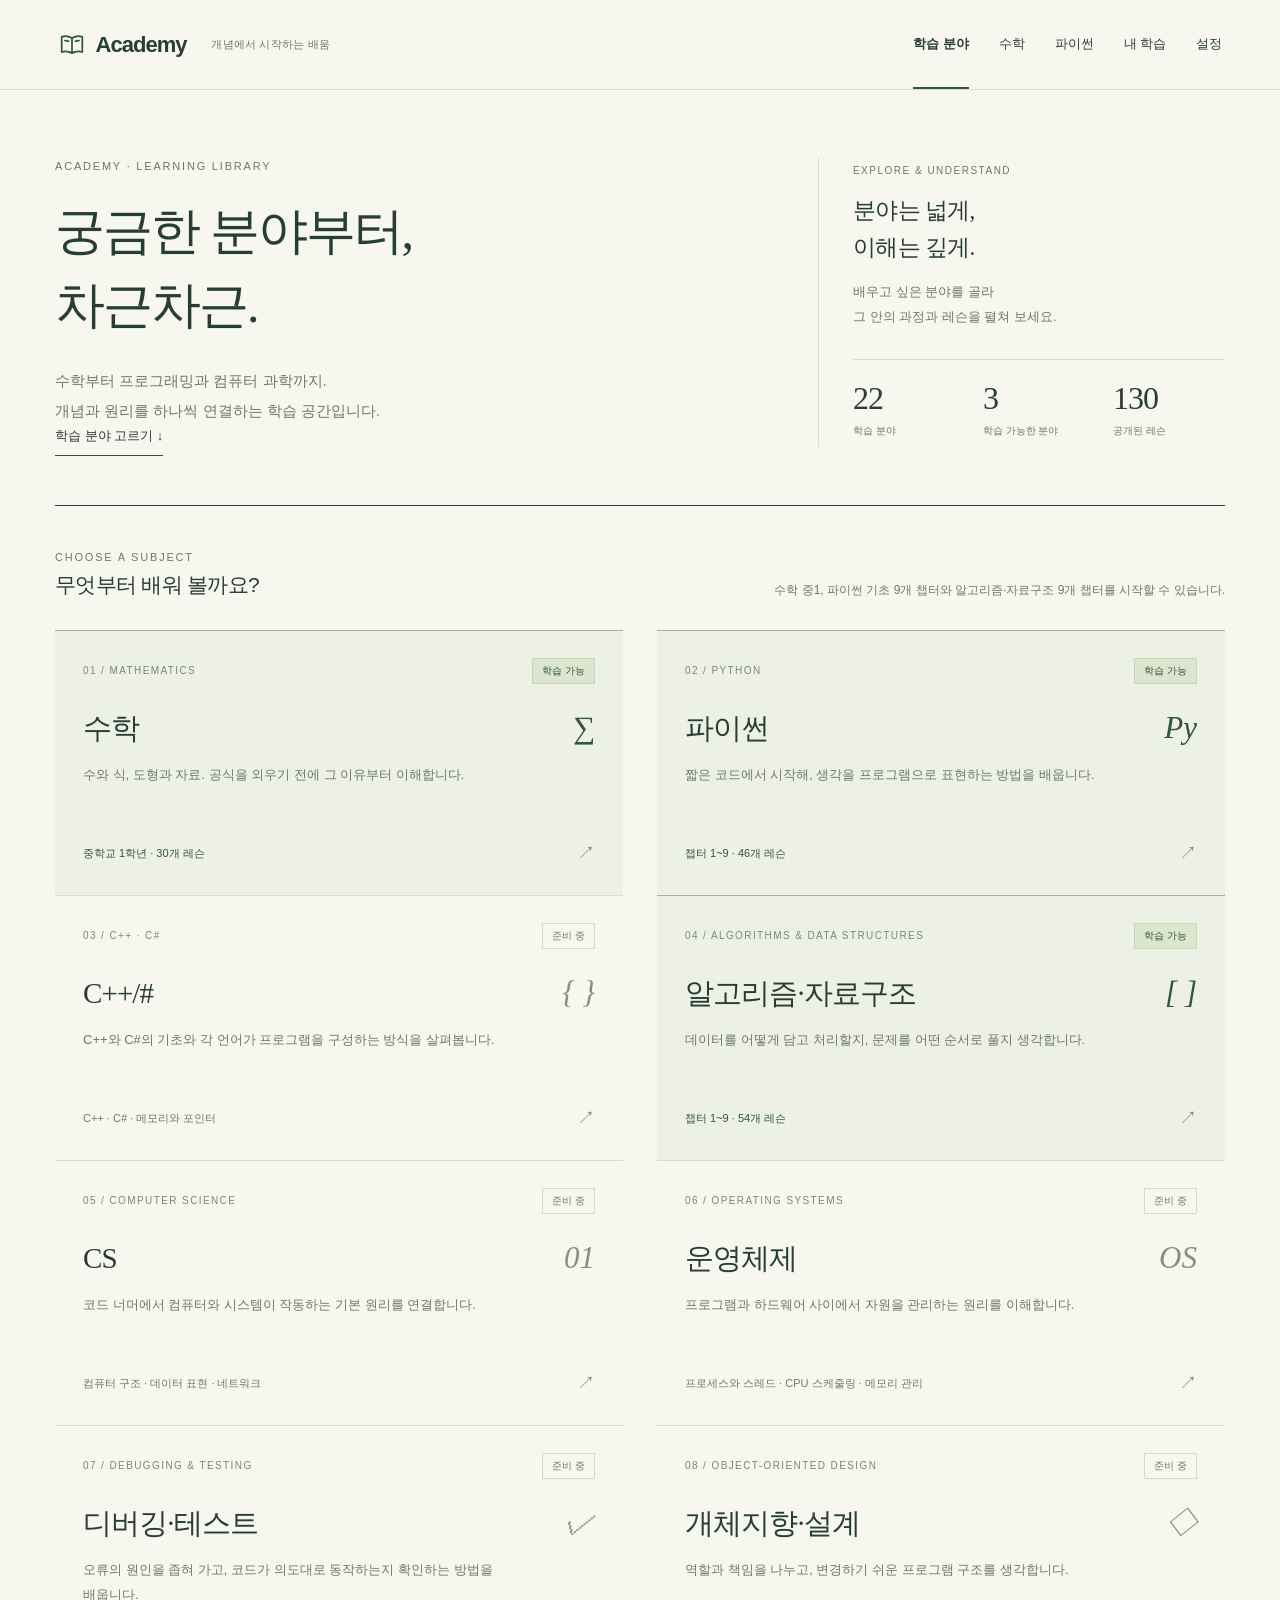
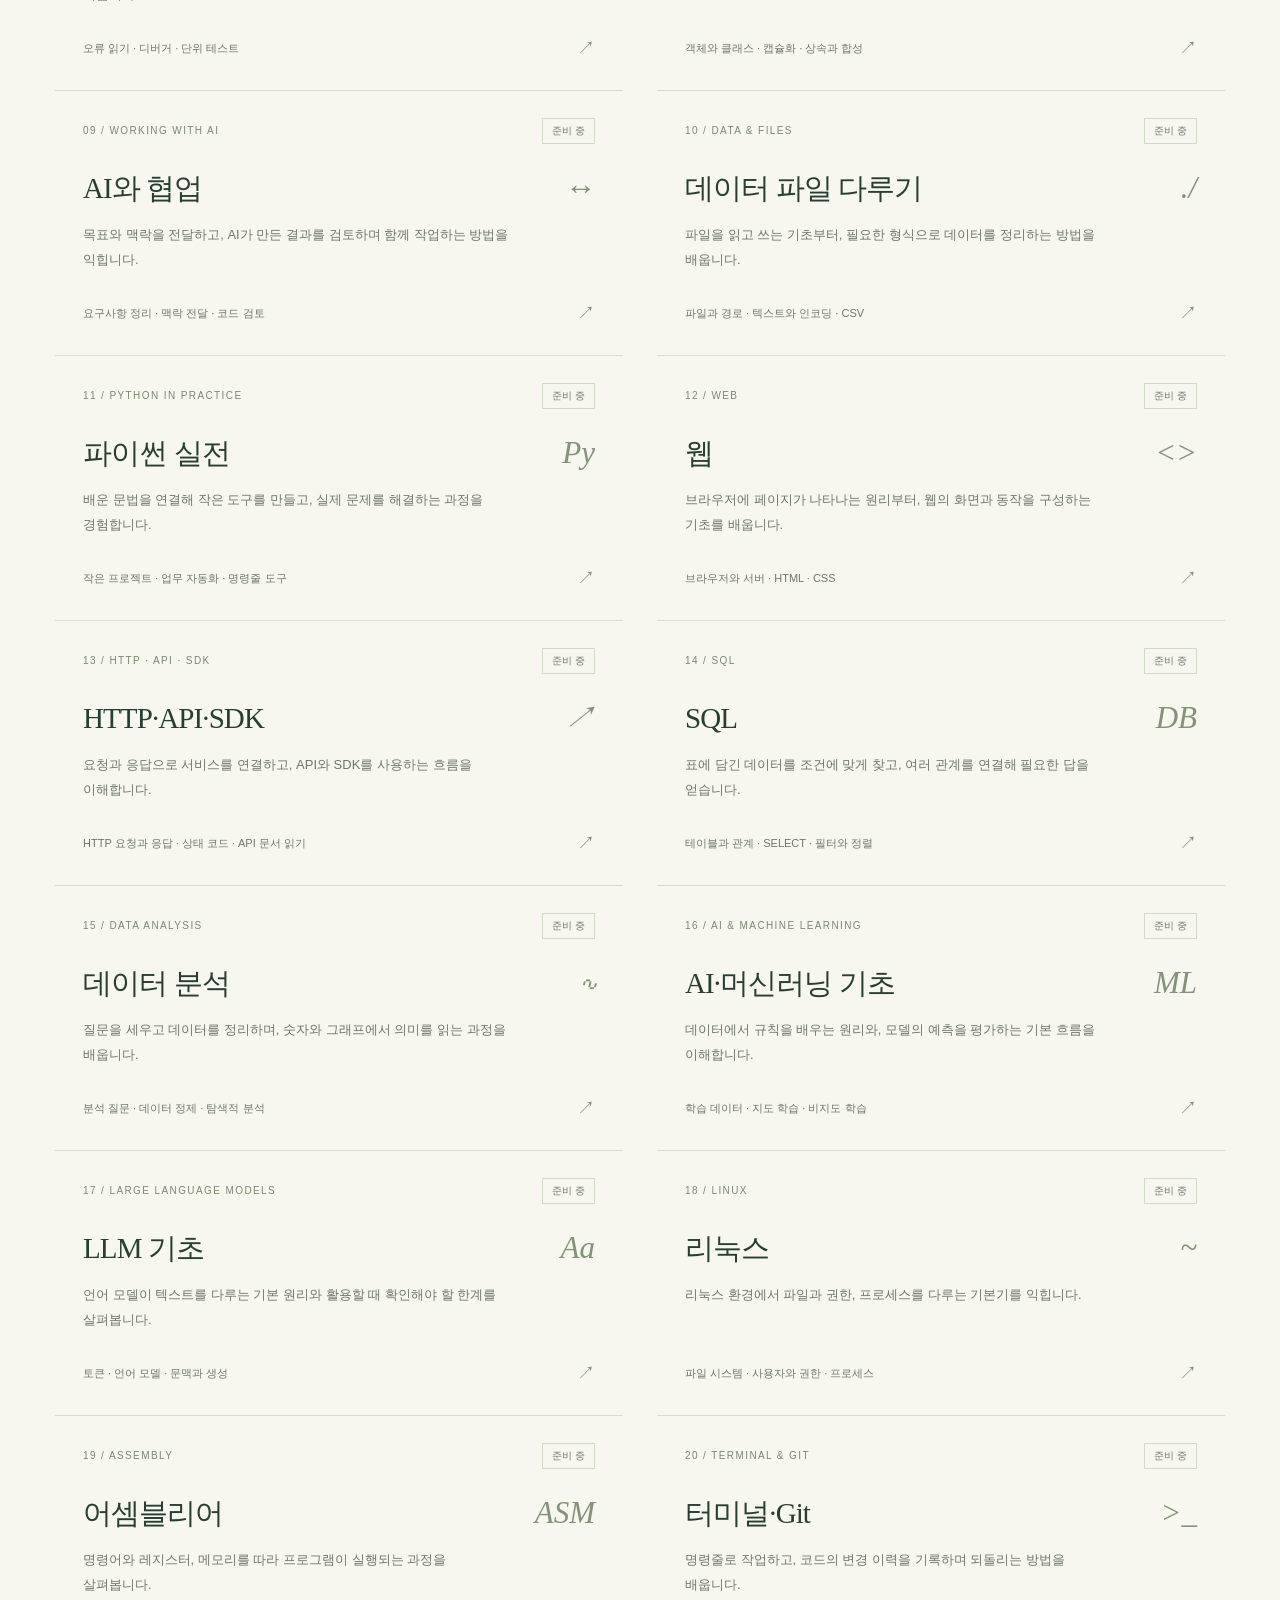
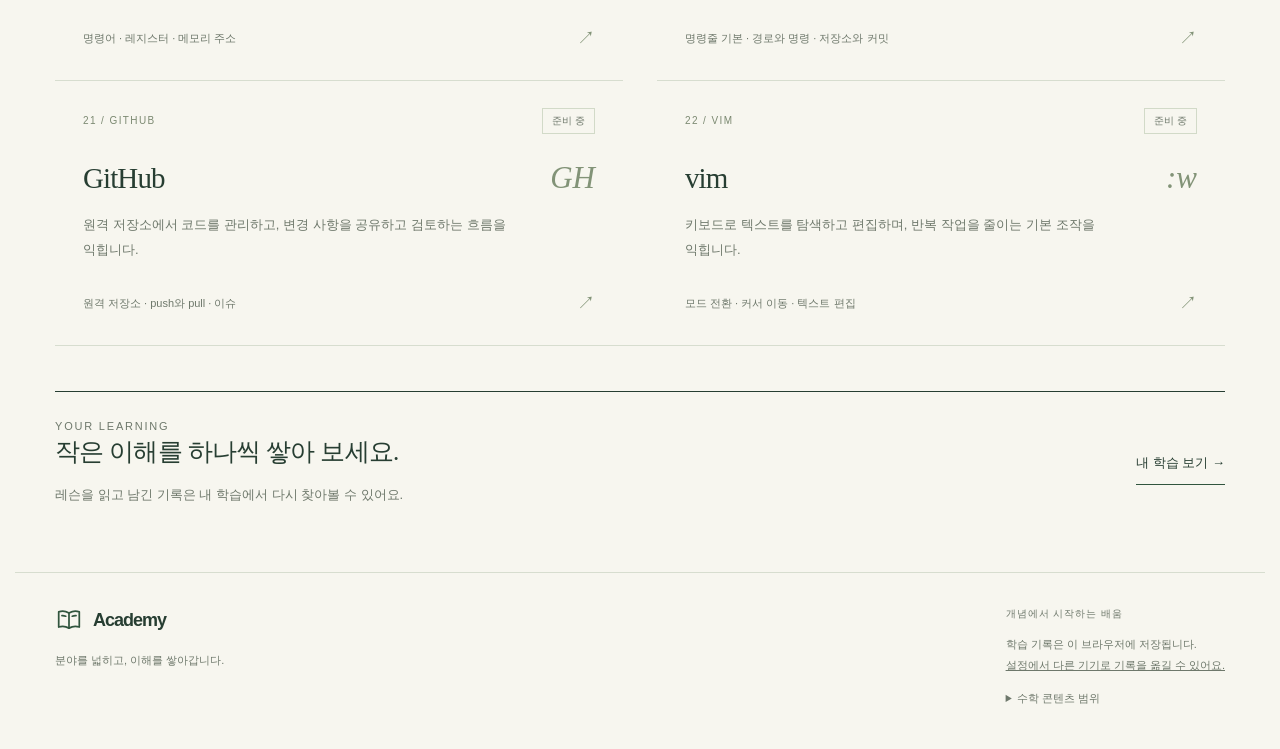
==== index.html @ 4570ba54 "fix: show standard English algorithm names with Korean glosses" ====
<!doctype html><html lang="ko"><head><meta charset="utf-8"><meta name="viewport" content="width=device-width,initial-scale=1"><meta name="theme-color" content="#f7f6ef"><title>Academy — 개념에서 시작하는 배움</title><meta name="description" content="수학, 파이썬, C++/#부터 웹, 데이터, AI, 시스템과 개발 도구까지. 개념과 원리를 차근차근 배우는 Academy."><script src="theme.js?v=0.1.0-transfer-1"></script><link rel="stylesheet" href="app.css?v=0.1.0-math-navigation-1"><script defer src="curriculum.js"></script><script defer src="visuals.js?v=20261110-themes-1"></script><script defer src="subjects.js?v=0.1.0-algorithms-ch06-ch09-1"></script><link rel="stylesheet" href="python.css?v=20261110-chapter-fold-1"><link rel="stylesheet" href="themes.css?v=20261110-themes-3"><link rel="stylesheet" href="settings.css?v=0.1.0-transfer-1"><script defer src="python-content.js?v=0.1.0-python-ch07-ch09-1"></script><script defer src="python-ui.js?v=0.1.0-python-ch07-ch09-1"></script><script defer src="algorithms-content.js?v=0.1.0-algorithms-names-1"></script><script defer src="algorithms-ui.js?v=0.1.0-algorithms-practice-1"></script><script defer src="progress-transfer.js?v=0.1.0-algorithms-ch01-1"></script><script defer src="transfer-ui.js?v=0.1.0-algorithms-ch01-1"></script><script defer src="app.js?v=0.1.0-math-navigation-1"></script></head><body><a class="skip" href="#main">본문으로 건너뛰기</a><header class="site-header"><a class="brand" href="#/"><span class="brand-mark" aria-hidden="true"><svg width="24" height="24" viewBox="0 0 24 24" fill="none" stroke="currentColor" stroke-width="1.6" stroke-linecap="round" stroke-linejoin="round"><path d="M12 5.5C9 3.8 5.5 3.5 2.5 4.5v14c3-1 6.5-.7 9.5 1 3-1.7 6.5-2 9.5-1v-14c-3-1-6.5-.7-9.5 1Z"/><path d="M12 5.5v14M5.5 8c1.2-.1 2.4.1 3.5.5M15 8.5c1.1-.4 2.3-.6 3.5-.5"/></svg></span> Academy <small>개념에서 시작하는 배움</small></a><nav aria-label="주 메뉴"><a href="#/" data-nav="home">학습 분야</a><a href="#/subjects/math" data-nav="math">수학</a><a href="#/subjects/python" data-nav="python">파이썬</a><a href="#/progress" data-nav="progress">내 학습</a><a href="#/settings" data-nav="settings">설정</a></nav></header><div id="app"><main id="main"><p class="loading">배울 분야를 펼치고 있어요.</p></main></div><footer class="site-footer"><div><a class="brand" href="#/"><span class="brand-mark" aria-hidden="true"><svg width="24" height="24" viewBox="0 0 24 24" fill="none" stroke="currentColor" stroke-width="1.6" stroke-linecap="round" stroke-linejoin="round"><path d="M12 5.5C9 3.8 5.5 3.5 2.5 4.5v14c3-1 6.5-.7 9.5 1 3-1.7 6.5-2 9.5-1v-14c-3-1-6.5-.7-9.5 1Z"/><path d="M12 5.5v14M5.5 8c1.2-.1 2.4.1 3.5.5M15 8.5c1.1-.4 2.3-.6 3.5-.5"/></svg></span> Academy</a><p>분야를 넓히고, 이해를 쌓아갑니다.</p></div><div><span>개념에서 시작하는 배움</span><p>학습 기록은 이 브라우저에 저장됩니다.<br><a href="#/settings">설정에서 다른 기기로 기록을 옮길 수 있어요.</a></p><details><summary>수학 콘텐츠 범위</summary><p>2022 개정 중1 범위를 바탕으로 재구성한 독자적인 개념 교과서입니다.<br>범위 참고: <a href="https://mid.ebs.co.kr/course/view?courseId=100006134" target="_blank" rel="noopener">EBS 중1 상</a> · <a href="https://mid.ebs.co.kr/course/view?courseId=100006214" target="_blank" rel="noopener">EBS 중1 하</a><br>교과서마다 단원 순서와 세부 구성이 다를 수 있습니다.</p></details></div></footer><dialog id="quiz" aria-labelledby="quiz-title"></dialog><div class="toast" role="status" aria-live="polite" id="toast"></div><noscript>학습 분야와 개념 교과서, 문제 풀이를 이용하려면 JavaScript를 켜 주세요.</noscript></body></html>
---- app.css ----
:root{--paper:#f7f6ef;--ink:#273e32;--muted:#6e786b;--line:#d7ddcf;--forest:#31553e;--tint:#ecefe3;--sage:#b3c19a;--accent:#bd9168;--serif:'Noto Serif CJK KR','Noto Serif KR','Nanum Myeongjo',Georgia,serif;--sans:'Noto Sans CJK KR','Noto Sans KR',Arial,sans-serif}*{box-sizing:border-box}html{scroll-behavior:smooth;scroll-padding-top:105px}body{margin:0;background:var(--paper);color:var(--ink);font-family:var(--sans);-webkit-font-smoothing:antialiased}a{color:inherit;text-decoration:none}button,input{font:inherit}button{cursor:pointer;color:inherit}button,a{touch-action:manipulation}button:disabled{opacity:.45;cursor:default}button:focus-visible,a:focus-visible,input:focus-visible,summary:focus-visible{outline:3px solid #b68b58;outline-offset:5px}h1,h2,h3,p{word-break:keep-all;overflow-wrap:break-word}button:disabled{cursor:default}.skip{position:absolute;top:-100px;left:20px;z-index:1000;background:var(--forest);color:white;padding:14px}.skip:focus{top:12px}.site-header{height:90px;padding:0 4.5%;display:flex;justify-content:space-between;align-items:center;gap:24px;border-bottom:1px solid var(--line);background:var(--paper)}.brand{font-size:22px;font-weight:700;letter-spacing:-1px;display:inline-flex;gap:10px;align-items:center}.brand>span{font:italic 37px Georgia,serif}.brand small{font-size:11px;letter-spacing:.2px;font-weight:400;color:var(--muted);margin-left:15px}.site-header nav{display:flex;gap:30px;font-size:13px;height:100%;align-items:center}.site-header nav a{height:100%;display:flex;align-items:center;border-bottom:2px solid transparent;white-space:nowrap}.site-header nav a.active{border-color:var(--forest);font-weight:700}.wrap{max-width:1250px;margin:auto;padding:0 40px}.eyebrow{font-size:11px;letter-spacing:1.8px;color:var(--muted);font-weight:500}.home-hero{display:grid;grid-template-columns:1.15fr 1fr;gap:70px;align-items:center;padding:74px 0 62px}.home-hero h1{font:500 54px/1.45 var(--serif);letter-spacing:-2.5px;margin:23px 0}.home-hero h1 em{font-weight:500;font-style:normal;border-bottom:1px solid #9ba98c}.hero-copy{font-size:16px;line-height:1.95;color:var(--muted);margin:0 0 27px}.actions{display:flex;align-items:center;gap:20px;flex-wrap:wrap}.btn{display:inline-flex;align-items:center;justify-content:center;gap:30px;min-height:48px;padding:13px 22px;border:1px solid var(--forest);font-size:13px;background:transparent;color:var(--forest);text-align:center}.btn.primary{background:var(--forest);color:#fff}.btn:hover{background:#e1e7d6}.btn.primary:hover{background:#23432e}.text-link{font-size:13px;padding:12px 0;border-bottom:1px solid var(--forest)}.hero-figure{position:relative;background:var(--tint);padding:31px 35px;min-height:360px;display:flex;flex-direction:column;justify-content:center}.hero-figure .eyebrow{font-size:10px}.hero-equation{font:italic 78px/1.3 Georgia,serif;text-align:center;margin:35px 0 26px}.hero-figure .equation-parts{display:flex;justify-content:center;gap:10px;align-items:center}.factor-pill{border:1px solid #9ba98e;padding:10px 18px;font:25px Georgia,serif}.hero-figure p{font-size:12px;line-height:1.9;color:var(--muted);padding-top:22px;margin:26px 0 0;border-top:1px solid #ced7c3}.chapter-banner{border-top:1px solid var(--ink);border-bottom:1px solid var(--line);display:grid;grid-template-columns:1fr auto;gap:25px;align-items:center;padding:30px 0}.chapter-banner h2{font:500 29px var(--serif);letter-spacing:-1px;margin:11px 0}.chapter-banner p{color:var(--muted);font-size:13px;margin:0;line-height:1.8}.chapter-stats{display:flex;gap:38px}.chapter-stats div{display:flex;flex-direction:column;gap:8px}.chapter-stats b{font:italic 33px Georgia,serif;font-weight:400}.chapter-stats span{font-size:11px;color:var(--muted)}.section-head{display:flex;justify-content:space-between;align-items:end;gap:20px;margin:45px 0 22px}.section-head h2{font-size:21px;font-weight:500;margin:8px 0 0;letter-spacing:-.7px}.section-head p{color:var(--muted);font-size:12px;margin:0}.course-index{display:grid;grid-template-columns:1fr 1fr;column-gap:45px}.unit-link{border-top:1px solid var(--line);padding:20px 0;display:grid;grid-template-columns:27px 1fr 28px;gap:15px;align-items:center}.unit-link>.num{font:italic 17px Georgia,serif;color:#89967b}.unit-link h3{font-size:15px;font-weight:500;margin:0 0 7px}.unit-link p{font-size:11px;color:var(--muted);line-height:1.7;margin:0}.unit-link:hover h3{color:#66814d}.unit-link>.arrow{font-size:19px;color:#91a17d}.home-bottom{display:grid;grid-template-columns:1fr 1fr;gap:50px;margin:45px 0 70px;padding:28px 0 0;border-top:1px solid var(--ink)}.home-bottom h3{font:500 23px var(--serif);margin:12px 0}.home-bottom p{font-size:13px;color:var(--muted);line-height:1.9}.home-bottom .text-link{display:inline-block}.mini-progress{height:3px;background:#dbe1d2;margin:20px 0 10px}.mini-progress span{display:block;height:100%;background:var(--forest);width:var(--progress,0)}.site-footer{max-width:1250px;margin:0 auto;padding:30px 40px 40px;border-top:1px solid var(--line);display:flex;justify-content:space-between;gap:40px;color:var(--muted);font-size:11px;line-height:1.9}.site-footer .brand{color:var(--ink);font-size:18px}.site-footer p{margin:10px 0}.site-footer span{letter-spacing:1px;font-size:10px}.site-footer details{margin-top:12px}.site-footer summary{cursor:pointer}.site-footer a:not(.brand){text-decoration:underline}.page-title{padding:48px 0 30px;border-bottom:1px solid var(--line)}.page-title h1{font:500 42px/1.4 var(--serif);letter-spacing:-1.8px;margin:18px 0 15px}.page-title p{font-size:15px;color:var(--muted);line-height:1.85;max-width:750px}.crumb{font-size:11px;line-height:1.8;color:var(--muted);margin-bottom:20px}.crumb a{text-decoration:underline;text-underline-offset:3px}.chapter-tools{display:flex;justify-content:space-between;gap:20px;align-items:center;margin:24px 0 30px}.search{position:relative;max-width:450px;flex:1}.search input{width:100%;min-height:46px;padding:12px 15px;background:#fdfcf8;border:1px solid var(--line);border-radius:0;color:var(--ink);font-size:13px}.chapter-tools>span{font-size:12px;color:var(--muted)}.chapter-list{margin-bottom:40px}.unit-block{border-top:1px solid var(--line)}.unit-block:last-child{border-bottom:1px solid var(--line)}.unit-block>summary{list-style:none;cursor:pointer;padding:24px 0;display:grid;grid-template-columns:36px 1fr auto;align-items:center;gap:15px}.unit-block>summary::-webkit-details-marker{display:none}.unit-block>summary>.unit-no{font:italic 24px Georgia,serif;color:#8b987f}.unit-block>summary h2{font-size:18px;font-weight:500;margin:0 0 5px}.unit-block>summary p{font-size:12px;color:var(--muted);margin:0;line-height:1.7}.unit-block>summary .toggle{font-size:23px;font-weight:300}.unit-block[open]>summary .toggle{font-size:0}.unit-block[open]>summary .toggle:after{content:'−';font-size:23px}.lesson-row{display:grid;grid-template-columns:42px 1fr auto;gap:15px;align-items:center;padding:18px 22px;margin:0 0 8px 50px;background:#eeefe5}.lesson-row:hover{background:#e4e8d9}.lesson-row .lesson-no{font:15px Georgia,serif;color:#849578}.lesson-row strong{font-size:14px;font-weight:500;line-height:1.7}.lesson-row p{font-size:11px;color:var(--muted);margin:3px 0 0;line-height:1.7}.lesson-state{font-size:11px;color:var(--muted);white-space:nowrap}.lesson-state.done{color:var(--forest);font-weight:700}.review-band{background:#e8ecdd;padding:28px 32px;margin:35px 0 60px;display:flex;align-items:center;justify-content:space-between;gap:25px}.review-band h2{font:500 24px var(--serif);margin:8px 0 12px}.review-band p{font-size:13px;line-height:1.9;color:var(--muted);margin:0}.lesson-shell{max-width:1450px;margin:auto;display:grid;grid-template-columns:245px minmax(0,1fr)}.lesson-sidebar{border-right:1px solid var(--line);padding:35px 25px;align-self:start;position:sticky;top:0;max-height:100dvh;overflow:auto}.lesson-sidebar>.eyebrow{font-size:10px}.lesson-sidebar h2{font-size:18px;font-weight:500;line-height:1.6;margin:12px 0 22px}.sidebar-unit{border-top:1px solid var(--line)}.sidebar-unit summary{cursor:pointer;list-style:none;padding:13px 0;font-size:12px;display:flex;justify-content:space-between;gap:7px;line-height:1.7}.sidebar-unit summary::-webkit-details-marker{display:none}.sidebar-unit summary:after{content:'+';color:#8c9982}.sidebar-unit[open] summary:after{content:'−'}.sidebar-unit a{display:block;font-size:11px;line-height:1.8;color:var(--muted);padding:8px 10px;margin-bottom:3px}.sidebar-unit a.current{background:#e7ebdd;color:var(--forest);font-weight:600}.side-review{display:block;font-size:12px;padding:20px 0;border-top:1px solid var(--line);margin-top:15px}.article{padding:37px 70px 60px;max-width:1070px;min-width:0}.lesson-heading{padding:10px 0 27px;border-bottom:1px solid var(--line)}.lesson-heading .eyebrow{font-size:10px}.lesson-heading h1{font:500 41px/1.45 var(--serif);letter-spacing:-1.7px;margin:18px 0}.lesson-heading .subtitle{font-size:16px;line-height:1.85;color:var(--muted);margin:0}.lesson-meta{display:flex;gap:17px;margin-top:22px;font-size:11px;color:var(--muted);flex-wrap:wrap}.lesson-tabs{display:flex;gap:30px;border-bottom:1px solid var(--line);font-size:12px}.lesson-tabs a{padding:18px 0}.lesson-tabs a:first-child{border-bottom:2px solid var(--forest)}.intro-text{font-size:17px;line-height:2;color:#4e614c;margin:30px 0}.visual{background:#edf0e4;padding:24px 28px;margin:28px 0 36px}.visual .figure-label{font-size:9px;letter-spacing:1.2px;color:var(--muted);display:flex;justify-content:space-between;gap:12px}.visual svg{display:block;width:100%;height:auto;max-height:340px;margin:14px auto;color:var(--forest)}.visual figcaption{font-size:12px;color:var(--muted);line-height:1.9;border-top:1px solid #d2dac7;padding-top:17px;word-break:keep-all}.concept-step{margin:35px 0}.concept-step h2{font:500 25px/1.5 var(--serif);letter-spacing:-.8px;margin:0 0 16px;display:flex;gap:15px;align-items:baseline}.concept-step h2 span{font:italic 16px Georgia,serif;color:#899679;flex-shrink:0}.concept-step p{font-size:16px;line-height:2;margin:0;color:#52644f;white-space:pre-line}.math-block{padding:20px 23px;border-left:2px solid #9baa88;background:#eeefe6;font:24px/1.7 Georgia,var(--sans);margin:20px 0;overflow-wrap:anywhere}.worked{border-top:1px solid var(--ink);margin-top:40px;padding-top:23px}.worked h2{font-size:20px;font-weight:500;margin:10px 0 20px}.worked>.question{font-size:17px;line-height:1.9}.worked ol{padding:0;list-style:none;counter-reset:steps}.worked li{counter-increment:steps;display:flex;gap:16px;padding:12px 0;font-size:15px;line-height:1.9;color:#586952;align-items:baseline}.worked li:before{content:counter(steps,decimal-leading-zero);font:italic 13px Georgia,serif;color:#92a181;flex-shrink:0}.worked .answer{font-size:16px;background:#e9edde;padding:17px 20px;line-height:1.9}.misconception{border-top:1px solid var(--line);border-bottom:1px solid var(--line);margin:30px 0}.misconception summary{list-style:none;cursor:pointer;padding:20px 0;display:flex;justify-content:space-between;gap:20px;font-size:14px;line-height:1.8}.misconception summary:after{content:'+';font-size:20px}.misconception[open] summary:after{content:'−'}.misconception summary::-webkit-details-marker{display:none}.misconception p{font-size:14px;line-height:1.95;color:var(--muted);margin:0 0 20px}.keypoints{padding:24px 27px;background:#e9ecdf;margin:30px 0}.keypoints h2{font-size:15px;font-weight:500;margin:0 0 15px}.keypoints ul{padding-left:19px;margin:0;font-size:14px;line-height:2;color:#55664e}.practice-section{padding:27px 0;border-bottom:1px solid var(--line);display:flex;justify-content:space-between;gap:20px;align-items:center}.practice-section h2{font-size:20px;font-weight:500;margin:10px 0}.practice-section p{font-size:12px;color:var(--muted);line-height:1.8}.finish{display:flex;justify-content:space-between;align-items:center;gap:16px;margin:25px 0}.finish .btn{font-size:12px;min-height:44px;padding:11px 17px}.finish p{font-size:11px;color:var(--muted);line-height:1.8}.lesson-nav{display:grid;grid-template-columns:1fr 1fr;gap:20px;padding-top:25px;border-top:1px solid var(--line)}.lesson-nav a{font-size:14px;line-height:1.7}.lesson-nav a:last-child{text-align:right}.lesson-nav small{font-size:10px;color:var(--muted);display:block;margin-bottom:7px}.mobile-contents{display:none}.review-intro{display:grid;grid-template-columns:1fr 1fr;gap:45px;margin:28px 0 38px}.review-intro h2{font:500 23px var(--serif);margin:0 0 15px}.review-intro p{font-size:14px;line-height:1.95;color:var(--muted)}.review-overview{border-top:1px solid var(--line);padding:20px 0}.review-overview>summary{cursor:pointer;font-size:15px;line-height:1.8}.review-overview p{font-size:13px;color:var(--muted);line-height:1.9}.review-overview a{display:inline-block;text-decoration:underline;text-underline-offset:3px;margin:4px 12px 5px 0;font-size:12px}.summary-list{padding-left:18px;color:var(--muted);font-size:14px;line-height:1.95}.progress-panel{display:grid;grid-template-columns:repeat(3,1fr);gap:30px;padding:28px 0;border-bottom:1px solid var(--line)}.progress-panel b{display:block;font:italic 37px Georgia,serif;margin:10px 0}.progress-panel span{font-size:12px;color:var(--muted)}.progress-list{margin:30px 0 55px}.progress-list .lesson-row{margin-left:0}.empty{padding:35px 0;font-size:14px;color:var(--muted);line-height:1.9}.loading{padding:60px;text-align:center}.toast{position:fixed;bottom:28px;left:50%;transform:translateX(-50%);background:var(--forest);color:white;padding:13px 23px;font-size:12px;box-shadow:0 5px 20px #263d2520;z-index:2000;opacity:0;pointer-events:none;transition:opacity .2s;max-width:90%;text-align:center}.toast.visible{opacity:1}.quiz-open{overflow:hidden}#quiz{border:1px solid #d0d9c7;padding:0;background:var(--paper);color:var(--ink);width:min(760px,calc(100vw - 24px));max-height:92dvh;box-shadow:0 25px 90px #0003}#quiz::backdrop{background:#17291dcc;backdrop-filter:blur(3px)}.quiz-header{padding:23px 29px;border-bottom:1px solid var(--line);display:flex;gap:20px;align-items:center;justify-content:space-between}.quiz-header h2{font:500 23px/1.4 var(--serif);margin:9px 0 0;letter-spacing:-.7px}.quiz-close{border:1px solid var(--line);background:transparent;width:42px;height:42px;font-size:23px;flex-shrink:0}.quiz-body{padding:26px 29px 30px}.quiz-skill{font-size:12px;color:var(--muted);display:flex;justify-content:space-between;gap:20px}.quiz-progress{height:3px;background:#e1e7d7;margin:15px 0 25px}.quiz-progress span{display:block;height:100%;background:var(--forest)}.quiz-question{font-size:20px;line-height:1.9;white-space:pre-line;margin:20px 0}.quiz-options{display:grid;grid-template-columns:1fr 1fr;gap:12px}.quiz-option{border:1px solid #ccd6c2;background:#fcfcf6;padding:16px;min-height:58px;text-align:left;font-size:15px;line-height:1.8;color:var(--ink);display:flex;gap:12px;align-items:baseline}.quiz-option span{font:12px Georgia,serif;color:#8a987f;flex-shrink:0}.quiz-option[aria-pressed=true]{border:2px solid var(--forest);padding:15px;background:#e7eddd}.quiz-option.correct{border-color:#62864c}.quiz-feedback{background:#e7eddd;padding:18px 20px;margin-top:20px;font-size:14px;line-height:1.95;white-space:pre-line}.quiz-feedback strong{display:block;font-size:15px;margin-bottom:8px}.quiz-feedback a{display:inline-block;text-decoration:underline;text-underline-offset:3px;font-size:12px}.quiz-actions{display:flex;justify-content:space-between;gap:12px;margin-top:24px}.quiz-actions .btn{font-size:12px;gap:10px;padding:12px 17px}.quiz-result h3{font:500 30px/1.5 var(--serif);margin:18px 0}.quiz-result>p{font-size:14px;line-height:1.9;color:var(--muted)}.result-topic{padding:14px 0;border-top:1px solid var(--line)}.result-topic strong{font-size:13px}.result-topic a{display:inline-block;text-decoration:underline;font-size:12px;margin:8px 15px 3px 0}.result-actions{display:flex;gap:12px;flex-wrap:wrap;margin-top:25px}.quiz-note{font-size:11px;color:var(--muted);line-height:1.8;margin-top:20px}.score-chip{font-size:11px;background:#e5ecd9;padding:6px 9px;display:inline-block}.no-results{font-size:14px;line-height:1.9;color:var(--muted);padding:25px 0}.range-control{display:flex;align-items:center;justify-content:center;gap:15px;font-size:12px;margin:15px 0}.range-control input{width:150px;accent-color:var(--forest)}
@media(min-width:1500px){.article{padding-left:90px;padding-right:90px}.lesson-shell{grid-template-columns:265px minmax(0,1fr)}}@media(max-width:1100px){.brand small{display:none}.home-hero{gap:35px}.home-hero h1{font-size:44px}.hero-equation{font-size:65px}.lesson-shell{grid-template-columns:205px 1fr}.lesson-sidebar{padding:30px 18px}.article{padding:32px 38px 50px}.lesson-heading h1{font-size:35px}.chapter-stats{gap:25px}.site-header nav{gap:22px}}@media(max-width:760px){html{scroll-padding-top:22px}.site-header{height:auto;min-height:77px;padding:18px 22px;flex-wrap:wrap;gap:13px}.brand{font-size:21px}.brand>span{font-size:31px}.site-header nav{width:100%;height:34px;gap:0;justify-content:space-between;font-size:12px}.site-header nav a{padding:0 4px}.wrap{padding:0 23px}.home-hero{grid-template-columns:1fr;padding:40px 0 35px;gap:30px}.home-hero h1{font-size:37px;line-height:1.5;letter-spacing:-1.8px;margin:20px 0}.hero-copy{font-size:14px;line-height:1.9}.hero-figure{min-height:280px;padding:25px}.hero-equation{font-size:60px;margin:22px 0}.hero-figure p{margin-top:20px;padding-top:18px;font-size:12px}.factor-pill{font-size:22px;padding:8px 16px}.chapter-banner{display:block;padding:27px 0}.chapter-banner h2{font-size:27px}.chapter-stats{margin-top:25px;gap:0;justify-content:space-between;max-width:340px}.chapter-stats b{font-size:29px}.chapter-stats span{font-size:10px}.section-head{margin-top:30px;align-items:start}.section-head h2{font-size:19px}.section-head p{display:none}.course-index{grid-template-columns:1fr}.unit-link{padding:18px 0}.unit-link h3{font-size:15px}.unit-link p{font-size:12px}.home-bottom{grid-template-columns:1fr;gap:26px;margin:30px 0 45px}.home-bottom h3{font-size:22px}.site-footer{padding:25px 23px 40px;display:block}.site-footer>div+div{margin-top:22px}.page-title{padding-top:30px}.page-title h1{font-size:33px;letter-spacing:-1px}.page-title p{font-size:14px}.chapter-tools{align-items:stretch;flex-direction:column;gap:12px;margin:23px 0}.search{max-width:none;flex:auto}.chapter-tools>span{font-size:11px}.unit-block>summary{padding:20px 0;grid-template-columns:28px 1fr 20px;gap:10px}.unit-block>summary h2{font-size:16px}.unit-block>summary p{font-size:11px}.lesson-row{margin-left:0;padding:16px 14px;grid-template-columns:27px 1fr;gap:11px;position:relative}.lesson-row p{font-size:11px}.lesson-state{grid-column:2;margin-top:-4px;font-size:10px}.lesson-row strong{font-size:14px}.review-band{padding:24px 22px;display:block;margin-bottom:40px}.review-band .btn{margin-top:20px;width:100%}.review-band h2{font-size:23px}.lesson-shell{display:block}.lesson-sidebar{display:none}.article{padding:23px 23px 45px;max-width:none}.mobile-contents{display:flex;justify-content:space-between;align-items:center;gap:20px;margin-bottom:24px;font-size:11px;color:var(--muted)}.mobile-contents a{border-bottom:1px solid #8e9f7d;padding:7px 0}.crumb{font-size:10px;margin-bottom:15px}.lesson-heading h1{font-size:32px;letter-spacing:-1.3px}.lesson-heading .subtitle{font-size:14px}.lesson-meta{gap:13px;font-size:10px;line-height:1.8}.lesson-tabs{gap:0;justify-content:space-between;font-size:11px}.lesson-tabs a{padding:16px 0}.intro-text{font-size:15px;line-height:1.95;margin:25px 0}.visual{padding:19px 17px;margin:25px 0}.visual .figure-label{font-size:8px;letter-spacing:.5px}.visual svg{margin:12px auto;min-height:160px}.visual figcaption{font-size:11px;line-height:1.85;padding-top:14px}.concept-step{margin:28px 0}.concept-step h2{font-size:22px;gap:10px;line-height:1.6}.concept-step h2 span{font-size:13px}.concept-step p{font-size:15px;line-height:2}.math-block{padding:16px 18px;font-size:20px;line-height:1.8}.worked{padding-top:20px;margin-top:30px}.worked h2{font-size:19px}.worked>.question{font-size:15px}.worked li{font-size:14px;gap:12px;padding:10px 0}.worked .answer{font-size:14px}.misconception summary{font-size:13px;padding:17px 0}.misconception p{font-size:13px}.keypoints{padding:22px 20px}.keypoints ul{font-size:13px}.practice-section{display:block}.practice-section .btn{width:100%;margin-top:10px}.practice-section h2{font-size:19px}.finish{display:block}.finish .btn{width:100%}.finish p{text-align:center}.lesson-nav{gap:20px}.lesson-nav a{font-size:12px}.lesson-nav small{font-size:9px}.review-intro{grid-template-columns:1fr;gap:20px}.review-intro h2{font-size:21px}.review-intro p{font-size:13px}.review-overview>summary{font-size:14px}.summary-list{font-size:13px}.progress-panel{gap:10px}.progress-panel b{font-size:29px}.progress-panel span{font-size:10px}.quiz-header{padding:20px}.quiz-header h2{font-size:21px}.quiz-header .eyebrow{font-size:9px;letter-spacing:.7px}.quiz-body{padding:20px}.quiz-question{font-size:18px;line-height:1.9}.quiz-options{grid-template-columns:1fr;gap:9px}.quiz-option{padding:12px 14px;min-height:49px;font-size:14px}.quiz-option[aria-pressed=true]{padding:11px 13px}.quiz-feedback{font-size:13px;padding:15px}.quiz-feedback strong{font-size:14px}.quiz-actions .btn{font-size:11px;min-height:45px}.quiz-result h3{font-size:26px}.quiz-result>p{font-size:13px}.result-actions .btn{width:100%}#quiz{max-height:94dvh}.btn{font-size:12px}.toast{bottom:18px;width:max-content}.actions{gap:17px}.range-control{flex-wrap:wrap}}@media(prefers-reduced-motion:reduce){html{scroll-behavior:auto}*{transition:none!important;animation:none!important}}@media print{.site-header,.site-footer,.lesson-sidebar,.lesson-tabs,.finish,.lesson-nav,.practice-section,.mobile-contents{display:none}.lesson-shell{display:block}.article{padding:0;max-width:none}.visual{break-inside:avoid}body{background:white;color:black}details>p{display:block}}
.sr-only{position:absolute;width:1px;height:1px;padding:0;margin:-1px;overflow:hidden;clip:rect(0,0,0,0);white-space:nowrap;border:0}
.hero-figure{margin:0}.hero-equation{font-size:clamp(44px,5vw,70px);white-space:nowrap}@media(max-width:760px){.hero-equation{font-size:48px}}@media(max-width:380px){.hero-equation{font-size:42px}}

/* Academy subject catalogue: the same quiet editorial system, across subjects. */
.brand>.academy-mark{position:relative;display:inline-block;width:28px;height:29px;flex:0 0 28px;font-size:0;line-height:1;color:var(--forest)}
.brand>.academy-mark:before,.brand>.academy-mark:after{content:'';position:absolute;top:2px;width:11px;height:25px;border:1.6px solid currentColor;background:transparent}
.brand>.academy-mark:before{left:0;transform:skewY(-8deg)}
.brand>.academy-mark:after{left:15px;transform:skewY(8deg)}
.catalog-hero{display:grid;grid-template-columns:minmax(0,1.35fr) minmax(280px,.8fr);gap:76px;align-items:center;padding:68px 0 58px;border-bottom:1px solid var(--ink)}
.catalog-hero>div,.catalog-note{min-width:0}
.catalog-hero h1{font:500 50px/1.48 var(--serif);letter-spacing:-2px;margin:22px 0 24px}
.catalog-hero .hero-copy{max-width:620px;margin:0;font-size:15px;line-height:2}
.catalog-note{padding:7px 0 7px 34px;border-left:1px solid var(--line)}
.catalog-note>.eyebrow{font-size:10px;letter-spacing:1.5px}
.catalog-note h2{font:500 23px/1.6 var(--serif);letter-spacing:-.7px;margin:17px 0 12px}
.catalog-note p{font-size:13px;line-height:1.95;color:var(--muted);margin:0;max-width:340px}
.catalog-totals{display:grid;grid-template-columns:repeat(3,minmax(0,1fr));gap:18px;margin-top:30px;padding-top:22px;border-top:1px solid var(--line)}
.catalog-totals div{display:flex;flex-direction:column;gap:9px;min-width:0}
.catalog-totals b{font:400 32px/1 Georgia,serif;letter-spacing:-1px}
.catalog-totals span{font-size:10px;color:var(--muted);line-height:1.65;word-break:keep-all}
.subject-grid{display:grid;grid-template-columns:repeat(2,minmax(0,1fr));gap:0 34px;margin:31px 0 45px;border-bottom:1px solid var(--line)}
.subject-card{display:flex;flex-direction:column;min-width:0;min-height:265px;padding:27px 28px 25px;border-top:1px solid var(--line);position:relative;transition:background-color .18s ease;color:var(--ink)}
.subject-card.available{background:#edf0e5;border-top-color:#a5b495}
.subject-card:hover{background:#eff1e8}
.subject-card.available:hover{background:#e5ebdb}
.subject-top{display:flex;align-items:center;justify-content:space-between;gap:16px;min-height:23px}
.subject-code{font-size:10px;letter-spacing:1.4px;color:#7b8971;line-height:1.7}
.status-badge{display:inline-flex;align-items:center;justify-content:center;flex-shrink:0;font-size:10px;line-height:1.4;padding:5px 9px;border:1px solid #d2dac8;color:var(--muted);white-space:nowrap}
.status-badge.ready{background:#dce6cf;border-color:#c7d6b7;color:var(--forest)}
.subject-main{display:flex;align-items:center;justify-content:space-between;gap:24px;margin:23px 0 13px;min-height:43px}
.subject-main h2{font:500 29px/1.5 var(--serif);letter-spacing:-.9px;margin:0;min-width:0;overflow-wrap:anywhere}
.subject-symbol{font:italic 31px/1.1 Georgia,var(--serif);color:#829377;flex-shrink:0;text-align:right;min-width:35px}
.subject-card.available .subject-symbol{color:var(--forest)}
.subject-description{font-size:13px;line-height:1.9;color:var(--muted);margin:0;max-width:430px;min-height:49px}
.subject-meta{display:flex;align-items:center;justify-content:space-between;gap:20px;margin-top:auto;padding-top:23px;font-size:11px;line-height:1.8;color:var(--muted)}
.subject-meta>span:first-child{min-width:0;word-break:keep-all;overflow-wrap:anywhere}
.subject-meta .arrow,.subject-meta>span:last-child:not(:first-child){flex-shrink:0;font-size:18px;color:#829377}
.subject-card.available .subject-meta{color:var(--forest)}
.subject-card.available .subject-meta .arrow{color:var(--forest)}
.catalog-footer{display:grid;grid-template-columns:minmax(0,1fr) auto;column-gap:40px;align-items:center;border-top:1px solid var(--ink);padding:28px 0 0;margin:12px 0 65px}
.catalog-footer h2{font:500 25px/1.6 var(--serif);letter-spacing:-.7px;margin:0 0 10px;grid-column:1}
.catalog-footer p{font-size:13px;line-height:1.95;color:var(--muted);margin:0;max-width:760px;grid-column:1}
.catalog-footer .text-link{grid-column:2;grid-row:1 / span 2;align-self:center;white-space:nowrap}
.subject-heading{position:relative}
.subject-heading h1{margin-bottom:16px}
.subject-status{display:inline-flex;align-items:center;gap:10px;font-size:11px;color:var(--muted);line-height:1.8;margin-top:6px}
.subject-status:before{content:'';width:5px;height:5px;flex-shrink:0;background:#a0ae91;border-radius:50%}
.coming-panel{padding:39px 0 44px;border-bottom:1px solid var(--line);margin-bottom:25px}
.coming-panel h2{font:500 27px/1.6 var(--serif);letter-spacing:-.7px;margin:0 0 18px}
.coming-panel>p{font-size:15px;line-height:2;color:var(--muted);max-width:760px;margin:0 0 18px}
.topic-list{display:flex;flex-wrap:wrap;gap:9px;margin:25px 0 0;max-width:850px}
.topic-list span{display:inline-block;border:1px solid var(--line);padding:9px 13px;font-size:12px;line-height:1.7;color:#64745a;background:#f2f3ea;word-break:keep-all;overflow-wrap:anywhere;max-width:100%}
.subject-links{display:flex;align-items:center;gap:18px;flex-wrap:wrap;margin:27px 0 58px}
.subject-links .btn{min-width:150px}
.progress-context{font-size:11px;line-height:1.85;color:var(--muted);margin:18px 0 0;letter-spacing:.15px}
.progress-context a{text-decoration:underline;text-underline-offset:3px}
@media(max-width:1100px){.catalog-hero{gap:45px;grid-template-columns:minmax(0,1.2fr) minmax(260px,.8fr);padding-top:54px}.catalog-hero h1{font-size:43px}.catalog-note{padding-left:26px}.catalog-note h2{font-size:22px}.subject-grid{column-gap:25px}.subject-card{padding-left:23px;padding-right:23px}.subject-main h2{font-size:26px}}
@media(max-width:760px){.brand>.academy-mark{width:25px;height:27px;flex-basis:25px}.brand>.academy-mark:before,.brand>.academy-mark:after{width:10px;height:23px}.brand>.academy-mark:after{left:13px}.catalog-hero{display:block;padding:39px 0 32px}.catalog-hero h1{font-size:36px;line-height:1.5;letter-spacing:-1.5px;margin:19px 0 20px}.catalog-hero .hero-copy{font-size:14px;line-height:1.95}.catalog-note{padding:25px 0 0;margin-top:28px;border-left:0;border-top:1px solid var(--line)}.catalog-note h2{font-size:22px;margin:13px 0 10px}.catalog-note p{max-width:none;font-size:13px}.catalog-totals{margin-top:22px;padding-top:19px;max-width:360px;gap:20px}.catalog-totals b{font-size:29px}.catalog-totals span{font-size:11px}.subject-grid{grid-template-columns:minmax(0,1fr);gap:0;margin:25px 0 33px}.subject-card{min-height:240px;padding:22px 21px}.subject-top{gap:12px}.subject-code{font-size:10px;letter-spacing:1px}.status-badge{font-size:10px;padding:5px 8px}.subject-main{margin:21px 0 12px;gap:17px;min-height:39px}.subject-main h2{font-size:26px;letter-spacing:-.8px}.subject-symbol{font-size:29px;min-width:30px}.subject-description{font-size:13px;line-height:1.9;min-height:0}.subject-meta{padding-top:23px;font-size:11px;gap:15px}.catalog-footer{display:block;padding-top:24px;margin-bottom:45px}.catalog-footer h2{font-size:23px;line-height:1.6}.catalog-footer p{font-size:13px;line-height:1.9}.catalog-footer .text-link{display:inline-block;margin-top:15px;white-space:normal}.subject-status{font-size:11px;margin-top:3px}.coming-panel{padding:29px 0 32px;margin-bottom:20px}.coming-panel h2{font-size:24px;line-height:1.6;margin-bottom:15px}.coming-panel>p{font-size:14px;line-height:1.95}.topic-list{gap:8px;margin-top:22px}.topic-list span{padding:8px 11px;font-size:12px}.subject-links{margin:24px 0 42px;gap:12px}.subject-links .btn{flex:1 1 180px;min-width:0}.progress-context{font-size:11px;margin-top:15px}}
@media(max-width:380px){.catalog-hero h1{font-size:31px;letter-spacing:-1.4px}.catalog-totals{gap:13px}.catalog-totals b{font-size:27px}.catalog-totals span{font-size:10px}.subject-card{padding:22px 18px;min-height:235px}.subject-main{gap:12px}.subject-main h2{font-size:23px;letter-spacing:-.8px}.subject-symbol{min-width:26px;font-size:26px}.subject-description{font-size:12px}.subject-meta{font-size:10px}.subject-links{display:grid;grid-template-columns:minmax(0,1fr)}.subject-links .btn{width:100%;min-width:0}}
@media print{.catalog-hero{padding-top:20px;gap:30px}.subject-grid{gap:0 20px}.subject-card{break-inside:avoid;min-height:220px}.catalog-footer{break-inside:avoid}.subject-links{display:none}}

/* Subject entry retains the catalogue breadcrumb and the textbook lead. */
.subject-crumb{margin:29px 0 0;padding:0;font-size:11px;line-height:1.9;color:var(--muted)}
.subject-crumb+.home-hero{padding-top:35px}
.subject-lead{font:500 25px/1.65 var(--serif);letter-spacing:-.65px;color:var(--forest);margin:-5px 0 18px}
.brand>.academy-mark,.brand>.brand-mark{display:inline-flex;align-items:center;justify-content:center;width:28px;height:29px;flex:0 0 28px;font-size:0;line-height:1;color:var(--forest)}
.brand>.academy-mark:before,.brand>.academy-mark:after{content:none}
.brand>.academy-mark svg,.brand>.brand-mark svg{display:block;width:26px;height:26px;flex:none}
@media(max-width:760px){.subject-crumb{margin-top:23px;font-size:10px;line-height:1.85}.subject-crumb+.home-hero{padding-top:25px}.subject-lead{font-size:22px;line-height:1.7;letter-spacing:-.6px;margin:-4px 0 16px}.brand>.academy-mark,.brand>.brand-mark{width:25px;height:27px;flex-basis:25px}.brand>.academy-mark svg,.brand>.brand-mark svg{width:24px;height:24px}}
@media(max-width:380px){.subject-lead{font-size:20px;letter-spacing:-.5px}}

@media(max-width:760px){.catalog-note>.eyebrow,.catalog-note>h2,.catalog-note>p{display:none}.catalog-note .catalog-totals{margin-top:0;padding-top:0;border-top:0}}

/* Math unit completion is derived from its lessons; no separate saved flag. */
.math-unit-heading,.math-sidebar-unit-title{display:flex;flex-wrap:wrap;align-items:baseline;gap:5px 10px;min-width:0}
.math-unit-read{display:inline-flex;font-family:var(--sans);font-size:11px;font-weight:600;line-height:1.6;color:var(--forest);white-space:nowrap;letter-spacing:0}
.math-unit-read[hidden]{display:none}
.math-sidebar-unit-title{gap:3px 7px}
.math-contents-back{margin:0 0 24px;min-height:48px}
@media(max-width:760px){.math-contents-back{width:100%}.math-unit-read{font-size:10px}}
@media print{.math-contents-back{display:none}}
---- python.css ----
/* Python uses the existing Academy type, spacing, and paper palette. */
.py-practice { margin: 44px 0 30px; scroll-margin-top: 120px; }
.py-practice > h2 { font: 500 29px/1.5 var(--serif); margin: 13px 0; }
.py-practice-note { color: var(--muted); font-size: 14px; line-height: 1.95; max-width: 760px; }
.py-problems { list-style: none; margin: 25px 0 0; padding: 0; }
.py-problem { min-width: 0; padding: 29px 0 31px; border-top: 1px solid var(--line); scroll-margin-top: 120px; }
.py-problem:last-child { border-bottom: 1px solid var(--line); }
.py-problem-meta { display: flex; flex-wrap: wrap; gap: 8px 18px; align-items: baseline; color: var(--muted); font-size: 11px; line-height: 1.7; }
.py-problem-meta > span:first-child { color: var(--forest); font-weight: 600; letter-spacing: .8px; }
.py-problem > h3 { margin: 14px 0 20px; font-size: 17px; line-height: 1.95; font-weight: 500; white-space: pre-line; }
.py-problem .py-code { margin: 17px 0; }
.py-solution { margin-top: 20px; border: 1px solid var(--line); background: #f0f2e9; }
.py-solution > summary { padding: 14px 18px; cursor: pointer; font-size: 12px; color: var(--forest); line-height: 1.7; }
.py-solution[open] > summary { border-bottom: 1px solid var(--line); }
.py-solution-body { min-width: 0; padding: 5px 20px 15px; }
.py-solution-body > p { font-size: 14px; line-height: 1.95; white-space: pre-line; }
.py-related { display: flex; flex-wrap: wrap; gap: 10px 18px; padding-top: 12px; border-top: 1px solid var(--line); }
.py-related a { font-size: 12px; color: var(--forest); text-decoration: underline; text-underline-offset: 4px; line-height: 1.9; }
.py-review-problems, .py-review-keypoints { max-width: 820px; }
.py-review-keypoints { margin: 48px 0 32px; }
.py-review > .actions { margin-bottom: 50px; }
.py-reading-count { display: flex; gap: 22px; align-items: baseline; font-size: 14px; color: var(--muted); }
.py-reading-count strong { font: 500 29px var(--serif); color: var(--forest); }
@media(max-width: 700px) {
  .py-practice > h2 { font-size: 23px; }
  .py-problem { padding: 24px 0; }
  .py-problem > h3 { font-size: 15px; }
  .py-solution-body { padding: 3px 13px 13px; }
  .py-solution-body > p { font-size: 13px; }
}
.py-home,
.py-article,
.py-progress,
.py-hero > *,
.py-intro-card,
.py-lesson-list,
.py-code,
.py-code > * {
  min-width: 0;
}

.py-hero {
  grid-template-columns: minmax(0, 1.1fr) minmax(0, 1fr);
}

.py-intro-card {
  padding: 29px;
  background: var(--tint);
  border-top: 1px solid #aab89a;
}

.py-intro-card > .eyebrow {
  margin-bottom: 20px;
}

.py-intro-card > p {
  color: var(--muted);
  font-size: 13px;
  line-height: 1.9;
  margin: 18px 0 0;
}

.py-intro-card .py-code {
  margin: 0;
  background: var(--paper);
}

.py-section-note,
.py-course-note,
.py-reading-note {
  color: var(--muted);
  font-size: 13px;
  line-height: 1.95;
}

.py-section-note {
  margin: 16px 0 25px;
}

.py-course-note {
  padding: 21px 0 25px;
  margin: 27px 0 42px;
  border-top: 1px solid var(--line);
  border-bottom: 1px solid var(--line);
}

.py-course-note h2,
.py-course-note h3 {
  margin: 0 0 11px;
  color: var(--ink);
  font: 500 21px/1.6 var(--serif);
}

.py-course-note p {
  margin: 0;
}

.py-reading-note {
  padding: 14px 18px;
  border-left: 2px solid #bac6a8;
  background: #f0f2e8;
  margin: 23px 0;
}

.py-lesson-list {
  margin: 24px 0 35px;
}

.py-lesson-list .lesson-row,
.py-progress .lesson-row {
  margin-left: 0;
}

.py-goal {
  padding: 17px 21px;
  margin: 25px 0 26px;
  background: #edf0e5;
  border-left: 2px solid #8c9f7a;
  font-size: 14px;
  color: #50634c;
  line-height: 1.95;
}

.py-goal > small,
.py-goal > strong {
  display: block;
  color: var(--forest);
  margin-bottom: 6px;
  font-size: 11px;
  letter-spacing: .3px;
  font-weight: 600;
}

.py-goal p {
  margin: 0;
}

.py-article .concept-step p + p {
  margin-top: 14px;
}

.py-code {
  display: block;
  margin: 23px 0;
  max-width: 100%;
  border: 1px solid #cfd8c6;
  background: #f4f5ed;
  overflow: hidden;
}

.py-code-head {
  display: flex;
  align-items: center;
  justify-content: space-between;
  gap: 14px;
  padding: 10px 17px;
  border-bottom: 1px solid #d8dfcf;
  color: var(--muted);
  font-size: 10px;
  letter-spacing: .5px;
  line-height: 1.7;
}

.py-code-label {
  color: var(--forest);
  font-weight: 600;
}

.py-code-kind {
  text-align: right;
}

.py-code-source {
  margin: 0;
  max-width: 100%;
  min-width: 0;
  background: #f5f6ef;
}

.py-code-source pre,
pre.py-code-source,
.py-code-output pre,
.py-quiz-code pre,
pre.py-quiz-code,
.py-option-code {
  margin: 0;
  padding: 19px 21px;
  max-width: 100%;
  min-width: 0;
  overflow-x: auto;
  overscroll-behavior-x: contain;
  white-space: pre;
  word-break: normal;
  overflow-wrap: normal;
  tab-size: 4;
  font: 14px/1.85 ui-monospace, SFMono-Regular, Menlo, Consolas, 'Liberation Mono', monospace;
  color: #284b35;
}

.py-code code,
.py-quiz-code code,
.py-option-code code {
  font: inherit;
  white-space: inherit;
  word-break: inherit;
  overflow-wrap: inherit;
}

.py-code-output {
  padding-top: 12px;
  background: #e9efdf;
  border-top: 1px solid #d2dcc5;
}

.py-code-output > strong {
  display: block;
  padding: 0 21px;
  color: #65765c;
  font-size: 10px;
  font-weight: 500;
  letter-spacing: .6px;
  line-height: 1.7;
}

.py-code-output pre {
  padding-top: 8px;
  padding-bottom: 16px;
  color: #334d2d;
}

.py-code-output > p {
  margin: 0;
  padding: 8px 21px 16px;
  color: #65765c;
  font-size: 12px;
  line-height: 1.8;
}

.py-code-error {
  display: flex;
  flex-wrap: wrap;
  align-items: baseline;
  gap: 8px 13px;
  padding: 13px 21px;
  border-top: 1px solid #ddcfb7;
  background: #f1e9d9;
  color: #735331;
  font-size: 12px;
  line-height: 1.9;
  overflow-wrap: anywhere;
}

.py-code-error > strong {
  font-size: 10px;
  font-weight: 500;
  flex-shrink: 0;
}

.py-code-error code {
  font-family: ui-monospace, SFMono-Regular, Menlo, Consolas, 'Liberation Mono', monospace;
  white-space: pre-wrap;
  overflow-wrap: anywhere;
}

.py-code-caption {
  padding: 12px 17px;
  border-top: 1px solid #d8dfcf;
  color: var(--muted);
  font-size: 11px;
  line-height: 1.85;
  background: #f7f7f0;
}

.py-sidebar-links {
  border-top: 1px solid var(--line);
  padding-top: 12px;
}

.py-sidebar-links a {
  display: block;
  padding: 11px 10px;
  margin: 0 0 5px;
  color: var(--muted);
  font-size: 12px;
  line-height: 1.9;
}

.py-sidebar-links a.current,
.py-sidebar-links a[aria-current='page'] {
  background: #e7ebdd;
  color: var(--forest);
  font-weight: 600;
}

.py-sidebar-links a:hover {
  background: #eff1e8;
}

.py-sidebar > p {
  color: var(--muted);
  font-size: 11px;
  line-height: 1.9;
}

.py-progress {
  padding-top: 30px;
  margin: 38px 0 55px;
  border-top: 1px solid var(--ink);
}

.py-progress-head {
  display: flex;
  align-items: end;
  justify-content: space-between;
  gap: 20px;
}

.py-progress-head h2 {
  font: 500 28px/1.5 var(--serif);
  letter-spacing: -.7px;
  margin: 9px 0 6px;
}

.py-progress-head p {
  color: var(--muted);
  font-size: 13px;
  line-height: 1.85;
}

.py-progress-head .text-link {
  flex-shrink: 0;
}

.py-review-summary {
  padding-left: 19px;
  color: var(--muted);
  font-size: 14px;
  line-height: 1.95;
}

.py-review-summary li + li {
  margin-top: 6px;
}

.py-quiz-code {
  max-width: 100%;
  min-width: 0;
  border: 1px solid #d0dac5;
  background: #eef2e6;
  margin: 0 0 23px;
  overflow-x: auto;
}

.py-quiz-options {
  grid-template-columns: minmax(0, 1fr);
}

.py-quiz-options .quiz-option {
  min-width: 0;
  align-items: start;
}

.py-quiz-options .py-option-code,
.quiz-option .py-option-code {
  flex: 1;
  padding: 0;
  font-size: 14px;
}

.quiz-code {
  min-width: 0;
  max-width: 100%;
  margin: 0 0 23px;
}

.quiz-code .py-code {
  margin: 0;
}

.quiz-options.code-options {
  grid-template-columns: minmax(0, 1fr);
}

.quiz-options.code-options .quiz-option {
  min-width: 0;
  align-items: baseline;
}

.quiz-option .choice-code {
  display: block;
  flex: 1;
  min-width: 0;
  max-width: 100%;
  overflow-x: auto;
  overscroll-behavior-inline: contain;
  white-space: pre;
  overflow-wrap: normal;
  word-break: normal;
  tab-size: 4;
  font: 14px/1.85 ui-monospace, SFMono-Regular, Menlo, Consolas, 'Liberation Mono', monospace;
  color: inherit;
}

.quiz-option .choice-text {
  font: inherit;
  color: inherit;
  flex: 1;
  min-width: 0;
  white-space: pre-wrap;
}

.learning-resume {
  display: flex;
  align-items: center;
  justify-content: space-between;
  gap: 20px;
  padding: 22px 25px;
  margin: 27px 0 32px;
  background: var(--tint);
}

.learning-resume p {
  font-size: 14px;
  line-height: 1.85;
  margin: 9px 0 0;
}

.learning-resume .text-link {
  flex-shrink: 0;
}

.subject-progress {
  min-width: 0;
  margin-bottom: 60px;
}

@media (max-width: 1100px) {
  .py-hero { gap: 34px; }
  .py-intro-card { padding: 23px; }
}

@media (max-width: 760px) {
  .py-hero { grid-template-columns: minmax(0, 1fr); gap: 28px; }
  .py-intro-card { padding: 21px 18px; }
  .py-intro-card > .eyebrow { margin-bottom: 16px; }
  .py-intro-card > p { font-size: 12px; }
  .py-section-note, .py-course-note, .py-reading-note { font-size: 12px; }
  .py-course-note { margin: 23px 0 34px; padding: 19px 0; }
  .py-course-note h2, .py-course-note h3 { font-size: 20px; }
  .py-reading-note { padding: 13px 15px; }
  .py-goal { padding: 15px 17px; margin: 22px 0; font-size: 13px; }
  .py-code { margin: 21px 0; }
  .py-code-head { padding: 9px 14px; font-size: 9px; }
  .py-code-source pre, pre.py-code-source, .py-code-output pre,
  .py-quiz-code pre, pre.py-quiz-code { padding: 16px; font-size: 13px; line-height: 1.85; }
  .py-code-output > strong { padding: 0 16px; }
  .py-code-output pre { padding-top: 7px; padding-bottom: 13px; }
  .py-code-output > p { padding: 7px 16px 13px; font-size: 11px; }
  .py-code-error { padding: 11px 16px; font-size: 11px; gap: 6px 11px; }
  .py-code-caption { padding: 11px 14px; font-size: 10px; }
  .py-article .concept-step p + p { margin-top: 12px; }
  .py-progress { padding-top: 24px; margin-top: 29px; margin-bottom: 42px; }
  .py-progress-head { display: block; }
  .py-progress-head h2 { font-size: 25px; }
  .py-progress-head p { font-size: 12px; }
  .py-progress-head .text-link { display: inline-block; margin: 4px 0 8px; }
  .py-review-summary { font-size: 13px; }
  .py-quiz-options .py-option-code, .quiz-option .py-option-code { font-size: 12px; }
  .quiz-option .choice-code { font-size: 12px; }
  .learning-resume { align-items: start; flex-direction: column; gap: 10px; padding: 20px; margin: 23px 0 28px; }
  .learning-resume p { font-size: 13px; }
  .subject-progress { margin-bottom: 42px; }
}

@media (max-width: 380px) {
  .py-intro-card { padding: 17px 14px; }
  .py-code-source pre, pre.py-code-source, .py-code-output pre,
  .py-quiz-code pre, pre.py-quiz-code { padding-left: 13px; padding-right: 13px; font-size: 12px; }
  .py-code-output > strong { padding-left: 13px; padding-right: 13px; }
  .py-goal { padding: 13px 15px; }
  .py-code-head { gap: 10px; padding-left: 12px; padding-right: 12px; }
}

@media print {
  .py-code { break-inside: avoid; border-color: #aaa; }
  .py-code-source pre, pre.py-code-source, .py-code-output pre { white-space: pre-wrap; overflow-wrap: anywhere; }
  .py-course-note { break-inside: avoid; }
}

/* Sample input is separate from source and output, and follows every theme. */
.py-code-input {
  min-width: 0;
  max-width: 100%;
  padding-top: 12px;
  border-top: 1px solid var(--line, #d2dcc5);
  background: var(--surface, #eff1e7);
}

.py-code-input > strong {
  display: block;
  padding: 0 21px;
  color: var(--forest, #31553e);
  font-size: 10px;
  font-weight: 500;
  letter-spacing: .6px;
  line-height: 1.7;
}

.py-code-input pre {
  margin: 0;
  padding: 8px 21px 16px;
  min-width: 0;
  max-width: 100%;
  overflow-x: auto;
  overscroll-behavior-x: contain;
  white-space: pre;
  word-break: normal;
  overflow-wrap: normal;
  tab-size: 4;
  font: 14px/1.85 ui-monospace, SFMono-Regular, Menlo, Consolas, 'Liberation Mono', monospace;
  color: var(--code-ink, #284b35);
  background: transparent;
}

.py-code-input pre:focus-visible {
  outline: 2px solid var(--forest, #31553e);
  outline-offset: -3px;
}

@media (max-width: 760px) {
  .py-code-input > strong { padding: 0 16px; }
  .py-code-input pre { padding: 7px 16px 13px; font-size: 13px; }
}

@media (max-width: 380px) {
  .py-code-input > strong { padding-left: 13px; padding-right: 13px; }
  .py-code-input pre { padding-left: 13px; padding-right: 13px; font-size: 12px; }
}

@media print {
  .py-code-input pre { white-space: pre-wrap; overflow-wrap: anywhere; }
}

.py-home-chapter + .py-home-chapter {
  margin-top: 24px;
}

.py-chapter-actions {
  margin-top: 22px;
}

.py-reading-note a,
.py-course-note p a {
  text-decoration: underline;
  text-underline-offset: 3px;
}

@media (max-width: 760px) {
  .py-home-chapter + .py-home-chapter { margin-top: 20px; }
  .py-chapter-actions { margin-top: 18px; }
}

/* Native chapter disclosures: closed by default, with no nested summary links. */
.py-chapter-toggle {
  cursor: pointer;
  list-style: none;
}
.py-chapter-toggle::-webkit-details-marker { display: none; }
.py-chapter-toggle::marker { content: ''; }
.py-chapter-overview { min-width: 0; }
.py-chapter-disclosure {
  display: flex;
  align-items: center;
  justify-content: flex-end;
  gap: 10px;
  margin-top: 16px;
  color: var(--forest);
  font-size: 12px;
  line-height: 1.7;
}
.py-disclosure-chevron {
  width: 8px;
  height: 8px;
  border-right: 1.5px solid currentColor;
  border-bottom: 1.5px solid currentColor;
  transform: rotate(45deg) translateY(-2px);
  flex: none;
}
.py-disclosure-open,
.py-home-chapter[open] > .py-chapter-toggle .py-disclosure-closed { display: none; }
.py-home-chapter[open] > .py-chapter-toggle .py-disclosure-open { display: inline; }
.py-home-chapter[open] > .py-chapter-toggle .py-disclosure-chevron {
  transform: rotate(225deg) translate(-2px, -1px);
}
.py-chapter-contents { min-width: 0; }
.py-chapter-contents .py-lesson-list { margin-bottom: 0; }
.py-chapter-toggle:focus-visible {
  outline: 2px solid var(--forest);
  outline-offset: 5px;
}
---- themes.css ----
/* Production themes. Every rule is opt-in to a dark root data-theme.
   Light and print continue to use app.css/python.css and SVG light fallbacks.
   No preference storage or routing is owned by this stylesheet. */
@media screen {

:root[data-theme]:not([data-theme="light"]) {
  color-scheme: dark;
  --paper:#111b18; --surface:#17251f; --elevated:#203328;
  --ink:#e1e9dd; --muted:#9dad9f; --line:#34493d;
  --forest:#a6c495; --tint:#17251f; --sage:#a6c495; --accent:#a6c495;
  --code-bg:#111a16; --code-ink:#c7dfba; --output-bg:#203127;
  --error-bg:#392c22; --error-ink:#efd0a4;
}
:root:not([data-theme="light"])[data-theme="midnight"] {
  --paper:#10151f; --surface:#172030; --elevated:#202d43;
  --ink:#e4eaf4; --muted:#a3aec1; --line:#36455c;
  --forest:#8fb9f4; --tint:#172030; --sage:#8fb9f4; --accent:#8fb9f4;
  --code-bg:#0c1420; --code-ink:#b5d7f6; --output-bg:#17293a;
  --error-bg:#342533; --error-ink:#f1bdc5;
}
:root:not([data-theme="light"])[data-theme="charcoal"] {
  --paper:#1c1a17; --surface:#26231f; --elevated:#333029;
  --ink:#eee5d5; --muted:#b8ad99; --line:#4a4339;
  --forest:#d9bc83; --tint:#26231f; --sage:#d9bc83; --accent:#d9bc83;
  --code-bg:#181713; --code-ink:#e7d1a5; --output-bg:#2d2a20;
  --error-bg:#392923; --error-ink:#efc1a1;
}
:root:not([data-theme="light"])[data-theme="matte"] {
  --paper:#0e0e10; --surface:#19191c; --elevated:#242428;
  --ink:#f0f0f2; --muted:#a2a2aa; --line:#36363c;
  --forest:#e6e6eb; --tint:#19191c; --sage:#e6e6eb; --accent:#e6e6eb;
  --code-bg:#101012; --code-ink:#dedee5; --output-bg:#1d1d21;
  --error-bg:#322523; --error-ink:#f0c2b7;
  --serif:'Noto Sans CJK KR','Noto Sans KR',Arial,sans-serif;
}
:root:not([data-theme="light"])[data-theme="glass"] {
  --paper:#08090b; --surface:#14161b; --elevated:#1d2129;
  --ink:#edf0f6; --muted:#a1a8b6; --line:#303642;
  --forest:#91b5ff; --tint:#14161b; --sage:#91b5ff; --accent:#91b5ff;
  --code-bg:#090b10; --code-ink:#c1d3ff; --output-bg:#141b27;
  --error-bg:#302128; --error-ink:#edbdce;
  --serif:'Noto Sans CJK KR','Noto Sans KR',Arial,sans-serif;
}
:root:not([data-theme="light"])[data-theme="ink"] {
  --paper:#10110f; --surface:#1a1c18; --elevated:#282923;
  --ink:#e6dfcf; --muted:#a9aa9c; --line:#3b3d34;
  --forest:#c9c9b4; --tint:#1a1c18; --sage:#c9c9b4; --accent:#c9c9b4;
  --code-bg:#111410; --code-ink:#d7ddc4; --output-bg:#22251e;
  --error-bg:#322622; --error-ink:#e6bba5;
}
:root[data-theme]:not([data-theme="light"]) { scrollbar-color:var(--line) var(--paper); }
:root[data-theme]:not([data-theme="light"]) body { background:var(--paper); color:var(--ink); }
:root[data-theme]:not([data-theme="light"]) ::selection { color:var(--paper); background:var(--accent); }
:root[data-theme]:not([data-theme="light"]) .site-header,
:root[data-theme]:not([data-theme="light"]) .site-footer { background:var(--paper); border-color:var(--line); }
:root[data-theme]:not([data-theme="light"]) .brand,
:root[data-theme]:not([data-theme="light"]) .lesson-heading h1,
:root[data-theme]:not([data-theme="light"]) .chapter-banner h2,
:root[data-theme]:not([data-theme="light"]) .page-title h1 { color:var(--ink); }
:root[data-theme]:not([data-theme="light"]) .site-header nav a.active { color:var(--accent); border-color:var(--accent); }
:root[data-theme]:not([data-theme="light"]) .brand-mark,
:root[data-theme]:not([data-theme="light"]) .eyebrow,
:root[data-theme]:not([data-theme="light"]) .py-sidebar > .eyebrow { color:var(--accent); }
:root[data-theme]:not([data-theme="light"]) .brand small,
:root[data-theme]:not([data-theme="light"]) .site-header nav a,
:root[data-theme]:not([data-theme="light"]) .site-footer p,
:root[data-theme]:not([data-theme="light"]) .site-footer span,
:root[data-theme]:not([data-theme="light"]) .crumb,
:root[data-theme]:not([data-theme="light"]) .crumb a,
:root[data-theme]:not([data-theme="light"]) .subtitle,
:root[data-theme]:not([data-theme="light"]) .lesson-meta,
:root[data-theme]:not([data-theme="light"]) .hero-copy,
:root[data-theme]:not([data-theme="light"]) .lesson-tabs a,
:root[data-theme]:not([data-theme="light"]) .lesson-no,
:root[data-theme]:not([data-theme="light"]) .lesson-state,
:root[data-theme]:not([data-theme="light"]) .py-practice-note,
:root[data-theme]:not([data-theme="light"]) .py-problem-meta,
:root[data-theme]:not([data-theme="light"]) .py-reading-count,
:root[data-theme]:not([data-theme="light"]) .chapter-stats span,
:root[data-theme]:not([data-theme="light"]) .section-head > p,
:root[data-theme]:not([data-theme="light"]) .py-course-note,
:root[data-theme]:not([data-theme="light"]) .py-reading-note,
:root[data-theme]:not([data-theme="light"]) .py-read-state { color:var(--muted); }
:root[data-theme]:not([data-theme="light"]) .intro-text,
:root[data-theme]:not([data-theme="light"]) .concept-step p,
:root[data-theme]:not([data-theme="light"]) .worked li,
:root[data-theme]:not([data-theme="light"]) .worked > .question,
:root[data-theme]:not([data-theme="light"]) .keypoints ul,
:root[data-theme]:not([data-theme="light"]) .py-solution-body > p,
:root[data-theme]:not([data-theme="light"]) .py-problem > h3,
:root[data-theme]:not([data-theme="light"]) .summary-list { color:var(--ink); }
:root[data-theme]:not([data-theme="light"]) .concept-step h2,
:root[data-theme]:not([data-theme="light"]) .concept-step h2 span,
:root[data-theme]:not([data-theme="light"]) .keypoints h2,
:root[data-theme]:not([data-theme="light"]) .worked .answer,
:root[data-theme]:not([data-theme="light"]) .py-problem-meta > span:first-child,
:root[data-theme]:not([data-theme="light"]) .py-related a,
:root[data-theme]:not([data-theme="light"]) .lesson-tabs a:first-child { color:var(--accent); }
:root[data-theme]:not([data-theme="light"]) .lesson-tabs a:first-child { border-bottom-color:var(--accent); }
:root[data-theme]:not([data-theme="light"]) .lesson-tabs,
:root[data-theme]:not([data-theme="light"]) .lesson-sidebar,
:root[data-theme]:not([data-theme="light"]) .sidebar-unit,
:root[data-theme]:not([data-theme="light"]) .concept-step,
:root[data-theme]:not([data-theme="light"]) .worked,
:root[data-theme]:not([data-theme="light"]) .lesson-nav,
:root[data-theme]:not([data-theme="light"]) .chapter-banner,
:root[data-theme]:not([data-theme="light"]) .home-bottom,
:root[data-theme]:not([data-theme="light"]) .py-progress,
:root[data-theme]:not([data-theme="light"]) .py-course-note,
:root[data-theme]:not([data-theme="light"]) .py-problem,
:root[data-theme]:not([data-theme="light"]) .py-problem:last-child,
:root[data-theme]:not([data-theme="light"]) .py-related,
:root[data-theme]:not([data-theme="light"]) .review-overview,
:root[data-theme]:not([data-theme="light"]) .misconception { border-color:var(--line); }
:root[data-theme]:not([data-theme="light"]) .lesson-sidebar { background:var(--paper); }
:root[data-theme]:not([data-theme="light"]) .py-sidebar-links a { color:var(--muted); }
:root[data-theme]:not([data-theme="light"]) .py-sidebar-links a:hover,
:root[data-theme]:not([data-theme="light"]) .py-sidebar-links a.current { background:var(--elevated); color:var(--accent); }
:root[data-theme]:not([data-theme="light"]) .py-sidebar-links a.current { box-shadow:inset 2px 0 var(--accent); }
:root[data-theme]:not([data-theme="light"]) .py-goal,
:root[data-theme]:not([data-theme="light"]) .py-reading-note,
:root[data-theme]:not([data-theme="light"]) .py-intro-card,
:root[data-theme]:not([data-theme="light"]) .keypoints,
:root[data-theme]:not([data-theme="light"]) .review-band,
:root[data-theme]:not([data-theme="light"]) .py-solution,
:root[data-theme]:not([data-theme="light"]) .home-bottom > div,
:root[data-theme]:not([data-theme="light"]) .chapter-banner,
:root[data-theme]:not([data-theme="light"]) .worked .answer { background:var(--surface); color:var(--ink); border-color:var(--line); }
:root[data-theme]:not([data-theme="light"]) .py-goal,
:root[data-theme]:not([data-theme="light"]) .py-reading-note { border-left-color:var(--accent); }
:root[data-theme]:not([data-theme="light"]) .py-goal > strong,
:root[data-theme]:not([data-theme="light"]) .py-goal > small,
:root[data-theme]:not([data-theme="light"]) .py-course-note h2,
:root[data-theme]:not([data-theme="light"]) .py-course-note h3,
:root[data-theme]:not([data-theme="light"]) .py-reading-count strong { color:var(--accent); }
:root[data-theme]:not([data-theme="light"]) .py-goal p,
:root[data-theme]:not([data-theme="light"]) .py-reading-note strong,
:root[data-theme]:not([data-theme="light"]) .py-intro-card p { color:var(--ink); }
:root[data-theme]:not([data-theme="light"]) .py-goal { padding:17px 21px; }
:root[data-theme]:not([data-theme="light"]) .keypoints { border-left:2px solid var(--accent); }
:root[data-theme]:not([data-theme="light"]) .py-code,
:root[data-theme]:not([data-theme="light"]) .py-code-head,
:root[data-theme]:not([data-theme="light"]) .py-code-output,
:root[data-theme]:not([data-theme="light"]) .py-code-caption,
:root[data-theme]:not([data-theme="light"]) .py-code-error,
:root[data-theme]:not([data-theme="light"]) .py-solution,
:root[data-theme]:not([data-theme="light"]) .py-solution[open] > summary { border-color:var(--line); }
:root[data-theme]:not([data-theme="light"]) .py-code { background:var(--code-bg); }
:root[data-theme]:not([data-theme="light"]) .py-code-head,
:root[data-theme]:not([data-theme="light"]) .py-code-caption { background:var(--surface); color:var(--muted); }
:root[data-theme]:not([data-theme="light"]) .py-code-label { color:var(--accent); }
:root[data-theme]:not([data-theme="light"]) .py-code-kind { color:var(--muted); }
:root[data-theme]:not([data-theme="light"]) .py-code-source,
:root[data-theme]:not([data-theme="light"]) pre.py-code-source,
:root[data-theme]:not([data-theme="light"]) .py-code-source pre { background:var(--code-bg); color:var(--code-ink); }
:root[data-theme]:not([data-theme="light"]) .py-code-output { background:var(--output-bg); color:var(--ink); }
:root[data-theme]:not([data-theme="light"]) .py-code-output pre { color:var(--ink); background:transparent; }
:root[data-theme]:not([data-theme="light"]) .py-code-output > strong,
:root[data-theme]:not([data-theme="light"]) .py-code-output > p { color:var(--muted); }
:root[data-theme]:not([data-theme="light"]) .py-code-error { background:var(--error-bg); color:var(--error-ink); }
:root[data-theme]:not([data-theme="light"]) .py-solution > summary { color:var(--accent); }
:root[data-theme]:not([data-theme="light"]) .py-solution-body { background:var(--surface); }
:root[data-theme]:not([data-theme="light"]) .py-related a:hover,
:root[data-theme]:not([data-theme="light"]) .text-link:hover { color:var(--ink); }
:root[data-theme]:not([data-theme="light"]) .btn { color:var(--ink); border-color:var(--line); background:transparent; }
:root[data-theme]:not([data-theme="light"]) .btn:hover { background:var(--elevated); border-color:var(--accent); }
:root[data-theme]:not([data-theme="light"]) .btn.primary { background:var(--accent); border-color:var(--accent); color:var(--paper); }
:root[data-theme]:not([data-theme="light"]) .btn.primary:hover { background:var(--ink); border-color:var(--ink); color:var(--paper); }
:root[data-theme]:not([data-theme="light"]) .text-link { color:var(--accent); border-color:var(--accent); }
:root[data-theme]:not([data-theme="light"]) .lesson-row { background:transparent; border-color:var(--line); }
:root[data-theme]:not([data-theme="light"]) .lesson-row:hover { background:var(--surface); }
:root[data-theme]:not([data-theme="light"]) .lesson-row p { color:var(--muted); }
:root[data-theme]:not([data-theme="light"]) .lesson-state.done { color:var(--accent); }
:root[data-theme]:not([data-theme="light"]) .mini-progress { background:var(--line); }
:root[data-theme]:not([data-theme="light"]) .mini-progress span { background:var(--accent); }
:root[data-theme]:not([data-theme="light"]) .status-badge { background:var(--elevated); border-color:var(--line); color:var(--muted); }
:root[data-theme]:not([data-theme="light"]) .status-badge.ready { color:var(--accent); }
:root[data-theme]:not([data-theme="light"]) .misconception summary,
:root[data-theme]:not([data-theme="light"]) .review-overview summary { color:var(--ink); }
:root[data-theme]:not([data-theme="light"]) .misconception summary::after { color:var(--accent); }
:root[data-theme]:not([data-theme="light"]) .misconception p { color:var(--muted); }
:root[data-theme]:not([data-theme="light"]) .mobile-contents,
:root[data-theme]:not([data-theme="light"]) .mobile-contents a { color:var(--muted); border-color:var(--line); }
:root[data-theme]:not([data-theme="light"]) .finish p,
:root[data-theme]:not([data-theme="light"]) .lesson-nav small,
:root[data-theme]:not([data-theme="light"]) .py-reading-count { color:var(--muted); }
:root[data-theme]:not([data-theme="light"]) button:focus-visible,
:root[data-theme]:not([data-theme="light"]) a:focus-visible,
:root[data-theme]:not([data-theme="light"]) input:focus-visible,
:root[data-theme]:not([data-theme="light"]) summary:focus-visible,
:root[data-theme]:not([data-theme="light"]) pre:focus-visible { outline-color:var(--accent); }
:root[data-theme]:not([data-theme="light"]) .skip { background:var(--accent); color:var(--paper); }
:root:not([data-theme="light"])[data-theme="midnight"] .py-code { border-radius:8px; }
:root:not([data-theme="light"])[data-theme="midnight"] .py-code-head { background:var(--elevated); }
:root:not([data-theme="light"])[data-theme="midnight"] .py-goal { border-radius:0 8px 8px 0; }
:root:not([data-theme="light"])[data-theme="charcoal"] .py-code { border-color:#615441; }
:root:not([data-theme="light"])[data-theme="charcoal"] .py-code-head { border-bottom-color:#615441; }
:root:not([data-theme="light"]):is([data-theme="matte"],[data-theme="glass"]) .brand { font-weight:650; letter-spacing:-.8px; }
:root:not([data-theme="light"]):is([data-theme="matte"],[data-theme="glass"]) .lesson-heading h1 { font:650 43px/1.5 var(--sans); letter-spacing:-1.7px; }
:root:not([data-theme="light"]):is([data-theme="matte"],[data-theme="glass"]) .concept-step h2 { font:600 24px/1.65 var(--sans); letter-spacing:-.5px; }
:root:not([data-theme="light"]):is([data-theme="matte"],[data-theme="glass"]) .concept-step h2 span { font:500 12px/1.8 var(--sans); }
:root:not([data-theme="light"]):is([data-theme="matte"],[data-theme="glass"]) .lesson-no { font:500 12px var(--sans); }
:root:not([data-theme="light"]):is([data-theme="matte"],[data-theme="glass"]) .chapter-stats b { font:600 36px var(--sans); letter-spacing:-1.2px; }
:root:not([data-theme="light"]):is([data-theme="matte"],[data-theme="glass"]) .lesson-sidebar h2 { font:600 17px/1.7 var(--sans); }
:root:not([data-theme="light"]):is([data-theme="matte"],[data-theme="glass"]) .py-sidebar-links a { border-radius:8px; margin-bottom:6px; }
:root:not([data-theme="light"]):is([data-theme="matte"],[data-theme="glass"]) .py-sidebar-links a.current { box-shadow:none; border:1px solid var(--accent); padding-top:10px; padding-bottom:10px; }
:root:not([data-theme="light"]):is([data-theme="matte"],[data-theme="glass"]) .btn { border-radius:8px; font-weight:550; }
:root:not([data-theme="light"]):is([data-theme="matte"],[data-theme="glass"]) .btn:not(.primary) { border-color:var(--muted); }
:root:not([data-theme="light"]):is([data-theme="matte"],[data-theme="glass"]) .py-solution { border-radius:8px; }
:root:not([data-theme="light"]):is([data-theme="matte"],[data-theme="glass"]) .py-solution > summary { padding:15px 18px; }
:root:not([data-theme="light"]):is([data-theme="matte"],[data-theme="glass"]) .py-solution-body { border-radius:0 0 8px 8px; }
:root:not([data-theme="light"])[data-theme="matte"] .py-goal { background:transparent; border:1px solid var(--line); border-left:3px solid var(--accent); border-radius:8px; }
:root:not([data-theme="light"])[data-theme="matte"] .py-code { border-radius:8px; }
:root:not([data-theme="light"])[data-theme="matte"] .py-code-head { background:#17171a; }
:root:not([data-theme="light"])[data-theme="matte"] .keypoints { border:1px solid var(--line); border-radius:8px; }
:root:not([data-theme="light"])[data-theme="matte"] .concept-step h2 { color:var(--ink); }
:root:not([data-theme="light"])[data-theme="glass"] .site-header { background:#0d0f13; }
:root:not([data-theme="light"])[data-theme="glass"] .lesson-sidebar { background:#0d0f13; }
:root:not([data-theme="light"])[data-theme="glass"] .py-sidebar-links a.current { background:var(--elevated); }
:root:not([data-theme="light"])[data-theme="glass"] .py-goal { background:#151a23; border:1px solid #465874; border-radius:14px; padding:19px 23px; }
:root:not([data-theme="light"])[data-theme="glass"] .py-goal > strong { display:inline-block; padding:2px 9px; border-radius:5px; background:#22304a; color:#c2d5ff; }
:root:not([data-theme="light"])[data-theme="glass"] .py-code { border-radius:14px; border-color:#384353; box-shadow:0 12px 28px #0005; }
:root:not([data-theme="light"])[data-theme="glass"] .py-code-head { background:#1b202a; }
:root:not([data-theme="light"])[data-theme="glass"] .keypoints { border:1px solid #465874; border-radius:14px; }
:root:not([data-theme="light"])[data-theme="glass"] .py-intro-card { border:1px solid #465874; border-radius:16px; }
:root:not([data-theme="light"])[data-theme="glass"] .py-solution { border-color:#465874; }
:root:not([data-theme="light"])[data-theme="glass"] .btn.primary { background:#b1c9ff; color:#0a0d12; }
:root:not([data-theme="light"])[data-theme="ink"] body {
  background-color:var(--paper);
  background-image:radial-gradient(ellipse at 86% 7%,#45483a29,transparent 38%),
    repeating-linear-gradient(110deg,#e6dfcf03 0 1px,transparent 1px 5px);
}
:root:not([data-theme="light"])[data-theme="ink"] .site-header { background:#10110ff0; }
:root:not([data-theme="light"])[data-theme="ink"] .brand { letter-spacing:-.5px; }
:root:not([data-theme="light"])[data-theme="ink"] .lesson-heading { position:relative; isolation:isolate; }
:root:not([data-theme="light"])[data-theme="ink"] .lesson-heading::before {
  content:""; position:absolute; z-index:-1; pointer-events:none;
  width:210px; height:170px; right:-10px; top:5px; opacity:.36;
  background:radial-gradient(ellipse at 60% 45%,#656951 0,transparent 62%),
    radial-gradient(ellipse at 85% 70%,#575c42 0,transparent 44%);
  filter:blur(12px); transform:rotate(-16deg);
}
:root:not([data-theme="light"])[data-theme="ink"] .lesson-heading h1 { letter-spacing:-1.6px; font-weight:500; }
:root:not([data-theme="light"])[data-theme="ink"] .lesson-heading h1::after {
  content:""; display:block; width:88px; height:6px; margin-top:20px; background:#a5aa8c;
  clip-path:polygon(0 28%,18% 8%,48% 28%,85% 12%,100% 46%,82% 68%,60% 61%,29% 98%,2% 72%);
}
:root:not([data-theme="light"])[data-theme="ink"] .py-goal { background:#1a1c18e8; border:1px solid #3b3d34; border-left:0; padding:20px 23px; }
:root:not([data-theme="light"])[data-theme="ink"] .py-goal > strong { color:var(--ink); letter-spacing:.4px; }
:root:not([data-theme="light"])[data-theme="ink"] .py-goal > strong::before { content:""; display:inline-block; width:7px; height:7px; background:#ba8d7c; margin-right:9px; transform:rotate(-7deg); }
:root:not([data-theme="light"])[data-theme="ink"] .lesson-sidebar { background:#10110fbb; }
:root:not([data-theme="light"])[data-theme="ink"] .py-sidebar-links a.current { background:#252820; box-shadow:inset 2px 0 #929879; }
:root:not([data-theme="light"])[data-theme="ink"] .py-code { border-color:#454b3d; border-radius:0; box-shadow:4px 5px 0 #0003; }
:root:not([data-theme="light"])[data-theme="ink"] .py-code-head { background:#24281f; }
:root:not([data-theme="light"])[data-theme="ink"] .concept-step { border-bottom:1px dashed var(--line); }
:root:not([data-theme="light"])[data-theme="ink"] .concept-step h2 { color:var(--ink); font-weight:500; }
:root:not([data-theme="light"])[data-theme="ink"] .concept-step h2 span { color:#aeb59a; }
:root:not([data-theme="light"])[data-theme="ink"] .keypoints { border:1px solid var(--line); border-left:3px solid #929879; }
:root:not([data-theme="light"])[data-theme="ink"] .btn { border-radius:1px; }
:root:not([data-theme="light"])[data-theme="ink"] .btn.primary { background:#d3cfbb; color:#151711; }
@media(max-width:700px) {
:root[data-theme]:not([data-theme="light"]) .site-header nav { width:100%; }
:root[data-theme]:not([data-theme="light"]) .py-code-head { padding:9px 14px; }
:root:not([data-theme="light"]):is([data-theme="matte"],[data-theme="glass"]) .lesson-heading h1 { font-size:28px; letter-spacing:-1.1px; }
:root:not([data-theme="light"]):is([data-theme="matte"],[data-theme="glass"]) .concept-step h2 { font-size:20px; }
:root:not([data-theme="light"])[data-theme="glass"] .py-goal { padding:17px 18px; }
:root:not([data-theme="light"])[data-theme="ink"] .lesson-heading::before { width:140px; right:0; opacity:.25; }
:root:not([data-theme="light"])[data-theme="ink"] .lesson-heading h1::after { margin-top:16px; width:62px; }
:root:not([data-theme="light"])[data-theme="ink"] .py-goal { padding:17px 18px; }
}


/* Math SVG tokens are separate from page borders. Light uses exact SVG fallbacks. */
:root[data-theme]:not([data-theme="light"]) {
  --visual-green:var(--accent); --visual-paper:var(--paper);
  --visual-ink:var(--ink); --visual-muted:var(--muted);
  --visual-sage:#253e2c; --visual-tan:#d8b58a; --visual-line:#687f70;
  --visual-soft:#1d2e23; --visual-top:#3c5143; --visual-side:#263c2e;
  --success-bg:#1d3022; --success-ink:#b6d7a9;
}
:root:not([data-theme="light"])[data-theme="midnight"] {
  --visual-sage:#203654; --visual-tan:#ddbd8e; --visual-line:#6d839f;
  --visual-soft:#1b2d43; --visual-top:#374963; --visual-side:#25364e;
}
:root:not([data-theme="light"])[data-theme="charcoal"] {
  --visual-sage:#40382a; --visual-tan:#e5b58a; --visual-line:#8d7e68;
  --visual-soft:#302a22; --visual-top:#51473a; --visual-side:#393126;
}
:root:not([data-theme="light"])[data-theme="matte"] {
  --visual-sage:#313138; --visual-tan:#d0b290; --visual-line:#7a7a84;
  --visual-soft:#24242a; --visual-top:#42424b; --visual-side:#303038;
}
:root:not([data-theme="light"])[data-theme="glass"] {
  --visual-sage:#27364c; --visual-tan:#dfb68e; --visual-line:#6a809e;
  --visual-soft:#1c293c; --visual-top:#343e50; --visual-side:#222e40;
}
:root:not([data-theme="light"])[data-theme="ink"] {
  --visual-sage:#30362a; --visual-tan:#d6ad94; --visual-line:#7c846b;
  --visual-soft:#232a1e; --visual-top:#424638; --visual-side:#2f332a;
}

/* Shared shell and subject catalogue. */
:root[data-theme]:not([data-theme="light"]) :is(.home-hero h1 em,.factor-pill) { border-color:var(--accent); }
:root[data-theme]:not([data-theme="light"]) :is(.hero-figure,.visual,.math-block,.learning-resume) { background:var(--surface); color:var(--ink); }
:root[data-theme]:not([data-theme="light"]) :is(.hero-figure p,.visual figcaption,.page-title,.catalog-hero,.catalog-note,.catalog-totals,.subject-grid,.catalog-footer,.coming-panel,.unit-block,.unit-block:last-child,.progress-panel,.practice-section,.side-review,.lesson-heading) { border-color:var(--line); }
:root[data-theme]:not([data-theme="light"]) :is(.subject-code,.subject-symbol,.unit-link > .num,.unit-link > .arrow,.unit-block > summary > .unit-no,.sidebar-unit summary::after,.lesson-row .lesson-no,.worked li::before) { color:var(--muted); }
:root[data-theme]:not([data-theme="light"]) .subject-card { color:var(--ink); border-color:var(--line); background:transparent; }
:root[data-theme]:not([data-theme="light"]) .subject-card.available { background:var(--surface); border-top-color:var(--accent); }
:root[data-theme]:not([data-theme="light"]) :is(.subject-card:hover,.subject-card.available:hover) { background:var(--elevated); }
:root[data-theme]:not([data-theme="light"]) :is(.subject-card.available .subject-symbol,.subject-card.available .subject-meta,.subject-card.available .subject-meta .arrow,.subject-card.available .subject-meta > span:last-child) { color:var(--accent); }
:root[data-theme]:not([data-theme="light"]) :is(.subject-meta .arrow,.subject-meta > span:last-child:not(:first-child)) { color:var(--muted); }
:root[data-theme]:not([data-theme="light"]) .status-badge.ready { color:var(--accent); border-color:var(--line); background:var(--elevated); }
:root[data-theme]:not([data-theme="light"]) .subject-status::before { background:var(--accent); }
:root[data-theme]:not([data-theme="light"]) .topic-list span { color:var(--ink); border-color:var(--line); background:var(--surface); }
:root[data-theme]:not([data-theme="light"]) :is(.catalog-note p,.catalog-totals span,.subject-description,.subject-meta,.subject-status,.catalog-footer p,.coming-panel > p,.progress-context,.chapter-tools > span,.unit-block > summary p,.chapter-banner p,.home-bottom p,.review-band p,.page-title p,.practice-section p,.review-intro p,.review-overview p,.progress-panel span,.empty,.no-results) { color:var(--muted); }
:root[data-theme]:not([data-theme="light"]) .unit-link:hover h3 { color:var(--accent); }

/* Search, course navigation and learning progress. */
:root[data-theme]:not([data-theme="light"]) .search input { color:var(--ink); background:var(--surface); border-color:var(--line); caret-color:var(--accent); }
:root[data-theme]:not([data-theme="light"]) .search input::placeholder { color:var(--muted); opacity:1; }
:root[data-theme]:not([data-theme="light"]) .search input:focus { border-color:var(--accent); }
:root[data-theme]:not([data-theme="light"]) .sidebar-unit a { color:var(--muted); }
:root[data-theme]:not([data-theme="light"]) :is(.sidebar-unit a:hover,.sidebar-unit a.current,.sidebar-unit a[aria-current="page"]) { color:var(--accent); background:var(--elevated); }
:root[data-theme]:not([data-theme="light"]) :is(.sidebar-unit a.current,.sidebar-unit a[aria-current="page"]) { box-shadow:inset 2px 0 var(--accent); }
:root[data-theme]:not([data-theme="light"]) .py-sidebar-links a[aria-current="page"] { color:var(--accent); background:var(--elevated); }
:root[data-theme]:not([data-theme="light"]) .math-block { border-left-color:var(--accent); }
:root[data-theme]:not([data-theme="light"]) .review-overview > a { color:var(--accent); }
:root[data-theme]:not([data-theme="light"]) .score-chip { color:var(--accent); background:var(--elevated); }
:root[data-theme]:not([data-theme="light"]) .range-control input { accent-color:var(--accent); }
:root[data-theme]:not([data-theme="light"]) .toast { color:var(--paper); background:var(--accent); box-shadow:0 5px 22px #0006; }

/* Math dialog: unselected, selected, correct, incorrect and disabled states. */
:root[data-theme]:not([data-theme="light"]) #quiz { color:var(--ink); background:var(--paper); border-color:var(--line); box-shadow:0 25px 90px #000a; }
:root[data-theme]:not([data-theme="light"]) #quiz::backdrop { background:#030604cc; }
:root[data-theme]:not([data-theme="light"]) .quiz-header { background:var(--surface); border-color:var(--line); }
:root[data-theme]:not([data-theme="light"]) .quiz-close { color:var(--ink); background:transparent; border-color:var(--line); }
:root[data-theme]:not([data-theme="light"]) .quiz-close:hover { background:var(--elevated); border-color:var(--accent); }
:root[data-theme]:not([data-theme="light"]) .quiz-progress { background:var(--line); }
:root[data-theme]:not([data-theme="light"]) .quiz-progress > span { background:var(--accent); }
:root[data-theme]:not([data-theme="light"]) .quiz-option { color:var(--ink); border-color:var(--line); background:var(--surface); }
:root[data-theme]:not([data-theme="light"]) .quiz-option > span:first-child { color:var(--muted); }
:root[data-theme]:not([data-theme="light"]) :is(.quiz-option .choice-text,.quiz-option .choice-code) { color:inherit; }
:root[data-theme]:not([data-theme="light"]) .quiz-option:hover:not([aria-disabled="true"]):not(:disabled) { background:var(--elevated); border-color:var(--accent); }
:root[data-theme]:not([data-theme="light"]) .quiz-option[aria-pressed="true"] { color:var(--ink); background:var(--elevated); border-color:var(--accent); }
:root[data-theme]:not([data-theme="light"]) .quiz-option.correct { color:var(--ink); background:var(--success-bg); border-color:var(--success-ink); }
:root[data-theme]:not([data-theme="light"]) .quiz-option.correct > span:first-child { color:var(--success-ink); }
:root[data-theme]:not([data-theme="light"]) .quiz-option[aria-disabled="true"][aria-pressed="true"]:not(.correct) { color:var(--ink); background:var(--error-bg); border-color:var(--error-ink); }
:root[data-theme]:not([data-theme="light"]) .quiz-option[aria-disabled="true"][aria-pressed="true"]:not(.correct) > span:first-child { color:var(--error-ink); }
:root[data-theme]:not([data-theme="light"]) .quiz-option[aria-disabled="true"] { cursor:default; }
:root[data-theme]:not([data-theme="light"]) :is(.btn:disabled,.btn:disabled:hover) { color:var(--muted); background:var(--surface); border-color:var(--line); opacity:1; cursor:default; }
:root[data-theme]:not([data-theme="light"]) .quiz-feedback { color:var(--ink); background:var(--surface); border-left:3px solid var(--accent); }
:root[data-theme]:not([data-theme="light"]) :is(.quiz-feedback strong,.quiz-feedback a,.result-topic a) { color:var(--accent); }
:root[data-theme]:not([data-theme="light"]) :is(.quiz-question,.quiz-result h3,.result-topic strong) { color:var(--ink); }
:root[data-theme]:not([data-theme="light"]) :is(.quiz-skill,.quiz-result > p,.quiz-note) { color:var(--muted); }
:root[data-theme]:not([data-theme="light"]) .result-topic { border-color:var(--line); }

/* Older/shared code wrappers remain legible alongside Python's inline exercises. */
:root[data-theme]:not([data-theme="light"]) .py-quiz-code { color:var(--code-ink); background:var(--code-bg); border-color:var(--line); }
:root[data-theme]:not([data-theme="light"]) :is(.py-quiz-code pre,pre.py-quiz-code,.py-option-code) { color:var(--code-ink); background:var(--code-bg); }
:root[data-theme]:not([data-theme="light"]) pre:focus-visible { outline:2px solid var(--accent); outline-offset:3px; }

/* Reading and review panels share the same inset on math and Python homes. */
:root[data-theme]:not([data-theme="light"]) .home-bottom {
  grid-template-columns:repeat(2,minmax(0,1fr));
  gap:24px;
}
:root[data-theme]:not([data-theme="light"]) .home-bottom > div {
  min-width:0;
  padding:28px 32px;
  border:1px solid var(--line);
}
@media(max-width:760px) {
  :root[data-theme]:not([data-theme="light"]) .home-bottom {
    grid-template-columns:minmax(0,1fr);
    gap:20px;
  }
  :root[data-theme]:not([data-theme="light"]) .home-bottom > div { padding:24px 20px; }
}

/* Carry the modern type and surfaces beyond the Python preview. */
:root:not([data-theme="light"]):is([data-theme="matte"],[data-theme="glass"]) :is(h1,h2,h3,.hero-equation,.factor-pill,.catalog-totals b,.progress-panel b) { font-family:var(--sans); }
:root:not([data-theme="light"]):is([data-theme="matte"],[data-theme="glass"]) h1 { font-weight:650; }
:root:not([data-theme="light"]):is([data-theme="matte"],[data-theme="glass"]) :is(h2,h3) { font-weight:600; }
:root:not([data-theme="light"]):is([data-theme="matte"],[data-theme="glass"]) :is(.sidebar-unit a,.quiz-option,.search input,.topic-list span,.score-chip) { border-radius:8px; }
:root:not([data-theme="light"]):is([data-theme="matte"],[data-theme="glass"]) #quiz { border-radius:14px; }
:root:not([data-theme="light"])[data-theme="matte"] :is(.hero-figure,.visual,.review-band,.learning-resume,.home-bottom > div) { border:1px solid var(--line); border-radius:8px; }
:root:not([data-theme="light"])[data-theme="matte"] .subject-card.available { background:var(--surface); }
:root:not([data-theme="light"])[data-theme="glass"] :is(.hero-figure,.visual,.review-band,.learning-resume,.chapter-banner,.home-bottom > div) { background:var(--surface); border:1px solid #465874; border-radius:14px; }
:root:not([data-theme="light"])[data-theme="glass"] .subject-card.available { background:linear-gradient(145deg,#1b202a,var(--surface)); }
:root:not([data-theme="light"])[data-theme="glass"] .subject-card:hover { background:var(--elevated); }
:root:not([data-theme="light"])[data-theme="glass"] .sidebar-unit a.current { background:var(--elevated); }
:root:not([data-theme="light"])[data-theme="ink"] :is(.hero-figure,.visual) { background:#1a1c18e8; border:1px solid #454b3d; box-shadow:4px 5px 0 #0003; }
:root:not([data-theme="light"])[data-theme="ink"] :is(.catalog-hero h1,.page-title h1,.home-hero h1) { font-weight:500; }
:root:not([data-theme="light"])[data-theme="ink"] .sidebar-unit a.current { background:#252820; box-shadow:inset 2px 0 #929879; }

/* Filled chapter cards need inner spacing, unlike the original open light band. */
:root[data-theme]:not([data-theme="light"]) .chapter-banner {
  padding:30px 32px;
  grid-template-columns:minmax(0,1fr) auto;
}
:root[data-theme]:not([data-theme="light"]) .chapter-banner > div,
:root[data-theme]:not([data-theme="light"]) .chapter-stats > div { min-width:0; }
@media(max-width:760px) {
  :root[data-theme]:not([data-theme="light"]) .chapter-banner { padding:24px 20px; }
  :root[data-theme]:not([data-theme="light"]) .chapter-banner .chapter-stats {
    display:grid;
    grid-auto-flow:column;
    grid-auto-columns:minmax(0,1fr);
    gap:12px;
    max-width:none;
  }
  :root[data-theme]:not([data-theme="light"]) .chapter-banner .chapter-stats > div {
    align-items:center;
    text-align:center;
  }
  :root[data-theme]:not([data-theme="light"]) .chapter-banner .chapter-stats span { word-break:keep-all; }
  :root:not([data-theme="light"]):is([data-theme="matte"],[data-theme="glass"]) .chapter-stats b {
    font-size:clamp(28px,8vw,36px);
  }
}

}
---- settings.css ----
.settings-page { max-width:1180px; padding-bottom:70px; }
.settings-page .page-title { padding-top:40px; }
.settings-page .page-title h1 { margin-top:12px; }
.settings-section-head { display:flex; justify-content:space-between; align-items:center; gap:20px; margin:31px 0 22px; }
.settings-section-head h2 { margin:0 0 8px; font-size:21px; font-weight:600; }
.settings-section-head p { color:var(--muted); font-size:13px; line-height:1.8; margin:0; }
.settings-section-head .theme-current { font-size:12px; white-space:nowrap; }
.theme-current strong { color:var(--forest); font-weight:600; margin-left:8px; }
.theme-grid { display:grid; grid-template-columns:repeat(3,minmax(0,1fr)); gap:18px; padding:0; border:0; margin:0; min-width:0; }
.theme-choice { position:relative; min-width:0; }
.theme-radio { position:absolute; top:12px; left:12px; width:1px; height:1px; opacity:0; }
.theme-card { display:block; height:100%; overflow:hidden; cursor:pointer; border:1px solid var(--line); border-radius:10px; background:var(--surface,var(--paper)); }
.theme-card:hover { border-color:var(--muted); }
.theme-radio:checked + .theme-card { border-color:var(--forest); box-shadow:0 0 0 1px var(--forest); }
.theme-radio:focus-visible + .theme-card { outline:3px solid var(--forest); outline-offset:5px; }
.theme-card-copy { display:block; padding:17px 19px 19px; }
.theme-card-top { display:flex; align-items:center; gap:9px; }
.theme-card-top strong { font-size:14px; font-weight:600; color:var(--ink); }
.theme-card-number { color:var(--muted); font:11px/1.8 var(--sans); }
.theme-check { margin-left:auto; display:grid; place-items:center; width:20px; height:20px; font-size:12px; border:1px solid var(--muted); border-radius:50%; color:transparent; flex-shrink:0; }
.theme-radio:checked + .theme-card .theme-check { background:var(--forest); color:var(--paper); border-color:var(--forest); }
.theme-card-description { display:block; color:var(--muted); font-size:11px; line-height:1.8; margin-top:8px; word-break:keep-all; overflow-wrap:anywhere; }
.theme-mini { display:block; background:var(--mini-paper); color:var(--mini-ink); padding:14px 18px 18px; min-height:151px; }
.theme-mini-bar { display:flex; align-items:center; gap:8px; border-bottom:1px solid color-mix(in srgb,var(--mini-ink) 18%,transparent); padding-bottom:10px; font:600 10px var(--sans); }
.theme-mini-bar span { margin-right:auto; }
.theme-mini-bar i { width:13px; height:2px; background:var(--mini-accent); opacity:.65; }
.theme-mini-body { display:grid; grid-template-columns:1fr 92px; gap:14px; align-items:center; margin-top:17px; }
.theme-mini-caption { font:8px var(--sans); opacity:.7; display:block; margin-bottom:8px; }
.theme-mini-copy strong { display:block; font:500 16px/1.55 'Noto Serif CJK KR','Noto Serif KR',Georgia,serif; letter-spacing:-.5px; }
.theme-mini-modern .theme-mini-copy strong { font-family:var(--sans); font-weight:600; }
.theme-mini-line { width:30px; height:2px; background:var(--mini-accent); display:block; margin-top:9px; }
.theme-mini-code { display:flex; flex-direction:column; gap:12px; padding:14px 9px; background:var(--mini-surface); color:var(--mini-accent); font:9px/1.7 ui-monospace,Consolas,monospace; }
.theme-mini-code b { padding-top:8px; border-top:1px solid color-mix(in srgb,var(--mini-ink) 18%,transparent); font-weight:400; color:var(--mini-ink); }
.theme-mini-glass .theme-mini-code { border-radius:8px; }
.theme-mini-ink { background-image:radial-gradient(ellipse at 78% 50%,#64684d22,transparent 65%); }
.theme-mini-ink .theme-mini-line { height:4px; clip-path:polygon(0 28%,18% 8%,48% 28%,85% 12%,100% 46%,82% 68%,60% 61%,29% 98%,2% 72%); }
.theme-choice-light { grid-column:1/-1; }
.theme-choice-light .theme-card { display:grid; grid-template-columns:230px 1fr; align-items:center; }
.theme-choice-light .theme-mini { min-height:130px; }
.theme-choice-light .theme-mini-body { grid-template-columns:1fr 92px; gap:10px; margin-top:12px; }
.theme-choice-light .theme-mini-copy strong { font-size:13px; }
.theme-choice-light .theme-mini-caption { display:none; }
.theme-choice-light .theme-card-copy { padding:20px 24px; }
.theme-choice-light .theme-card-description { font-size:12px; }
.theme-storage { color:var(--muted); font-size:12px; line-height:1.9; margin:24px 0 0; }
#progress-transfer { padding-bottom:30px; border-bottom:1px solid var(--line); }
.transfer-grid { display:grid; grid-template-columns:repeat(2,minmax(0,1fr)); gap:20px; }
.transfer-card { min-width:0; padding:24px; border:1px solid var(--line); border-radius:10px; background:var(--surface,var(--paper)); }
.transfer-card h3,.transfer-preview h3 { font-size:18px; margin:10px 0 12px; }
.transfer-card p,.transfer-preview p { font-size:13px; line-height:1.9; color:var(--muted); overflow-wrap:anywhere; }
.transfer-card label { display:block; font-size:13px; margin:18px 0 9px; }
.transfer-card textarea { display:block; width:100%; max-width:100%; min-height:100px; resize:vertical; border:1px solid var(--line); border-radius:6px; padding:12px; background:var(--paper); color:var(--ink); font:12px/1.7 ui-monospace,Consolas,monospace; overflow-wrap:anywhere; }
.transfer-card textarea::placeholder { color:var(--muted); }
.transfer-card input[type="file"] { display:block; width:100%; min-width:0; color:var(--ink); font:12px/1.8 var(--sans); }
.transfer-card input[type="file"]::file-selector-button { border:1px solid var(--line); border-radius:4px; padding:9px 12px; margin-right:10px; background:var(--paper); color:var(--ink); cursor:pointer; }
.transfer-actions { display:flex; flex-wrap:wrap; gap:12px; margin-top:18px; }
.transfer-card .btn,.transfer-preview .btn { font-size:13px; white-space:normal; }
.transfer-card [data-transfer-preview] { margin-top:14px; }
.transfer-or { color:var(--muted); font-size:12px; margin:19px 0 0; }
.transfer-preview { margin-top:20px; padding:24px; border:1px solid var(--forest); border-radius:10px; }
.transfer-preview h3 { color:var(--ink); }
.transfer-theme { display:flex; align-items:flex-start; gap:8px; margin:20px 0; font-size:13px; line-height:1.8; }
.transfer-theme input { width:18px; height:18px; flex-shrink:0; accent-color:var(--forest); margin:3px 0 0; }
.transfer-theme strong { font-weight:500; }
.transfer-status { font-size:13px; line-height:1.9; color:var(--forest); overflow-wrap:anywhere; }
.transfer-status:empty { display:none; }
.transfer-status[data-error="true"] { color:var(--ink); border-left:3px solid var(--forest); padding-left:12px; }
.transfer-card :focus-visible,.transfer-preview :focus-visible,.transfer-status:focus-visible { outline:2px solid var(--forest); outline-offset:4px; }
#progress-transfer [hidden] { display:none; }
@media (min-width:761px) and (max-width:1040px) { .theme-grid { grid-template-columns:repeat(2,minmax(0,1fr)); } .site-header .brand small { display:none; } }
@media (max-width:760px) {
  .site-header nav { gap:0; }
  .site-header nav a { font-size:11px; padding:0 3px; }
  .settings-page { padding-bottom:45px; }
  .settings-page .page-title { padding-top:26px; }
  .settings-section-head { align-items:flex-start; flex-direction:column; gap:12px; margin:25px 0 19px; }
  .settings-section-head p { font-size:12px; }
  .theme-grid { grid-template-columns:1fr; gap:14px; }
  .theme-choice-light .theme-card { display:block; }
  .theme-choice-light .theme-mini { min-height:151px; }
  .theme-choice-light .theme-mini-body { grid-template-columns:1fr 92px; margin-top:17px; gap:14px; }
  .theme-choice-light .theme-mini-copy strong { font-size:16px; }
  .theme-choice-light .theme-mini-caption { display:block; }
  .theme-choice-light .theme-card-copy { padding:17px 19px 19px; }
  .theme-choice-light .theme-card-description { font-size:11px; }
  .theme-storage { font-size:11px; }
  .transfer-grid { grid-template-columns:1fr; gap:14px; }
  .transfer-card,.transfer-preview { padding:19px; }
  #progress-transfer .settings-section-head .text-link { font-size:12px; }
}
@media print { .theme-grid { grid-template-columns:repeat(2,minmax(0,1fr)); } }
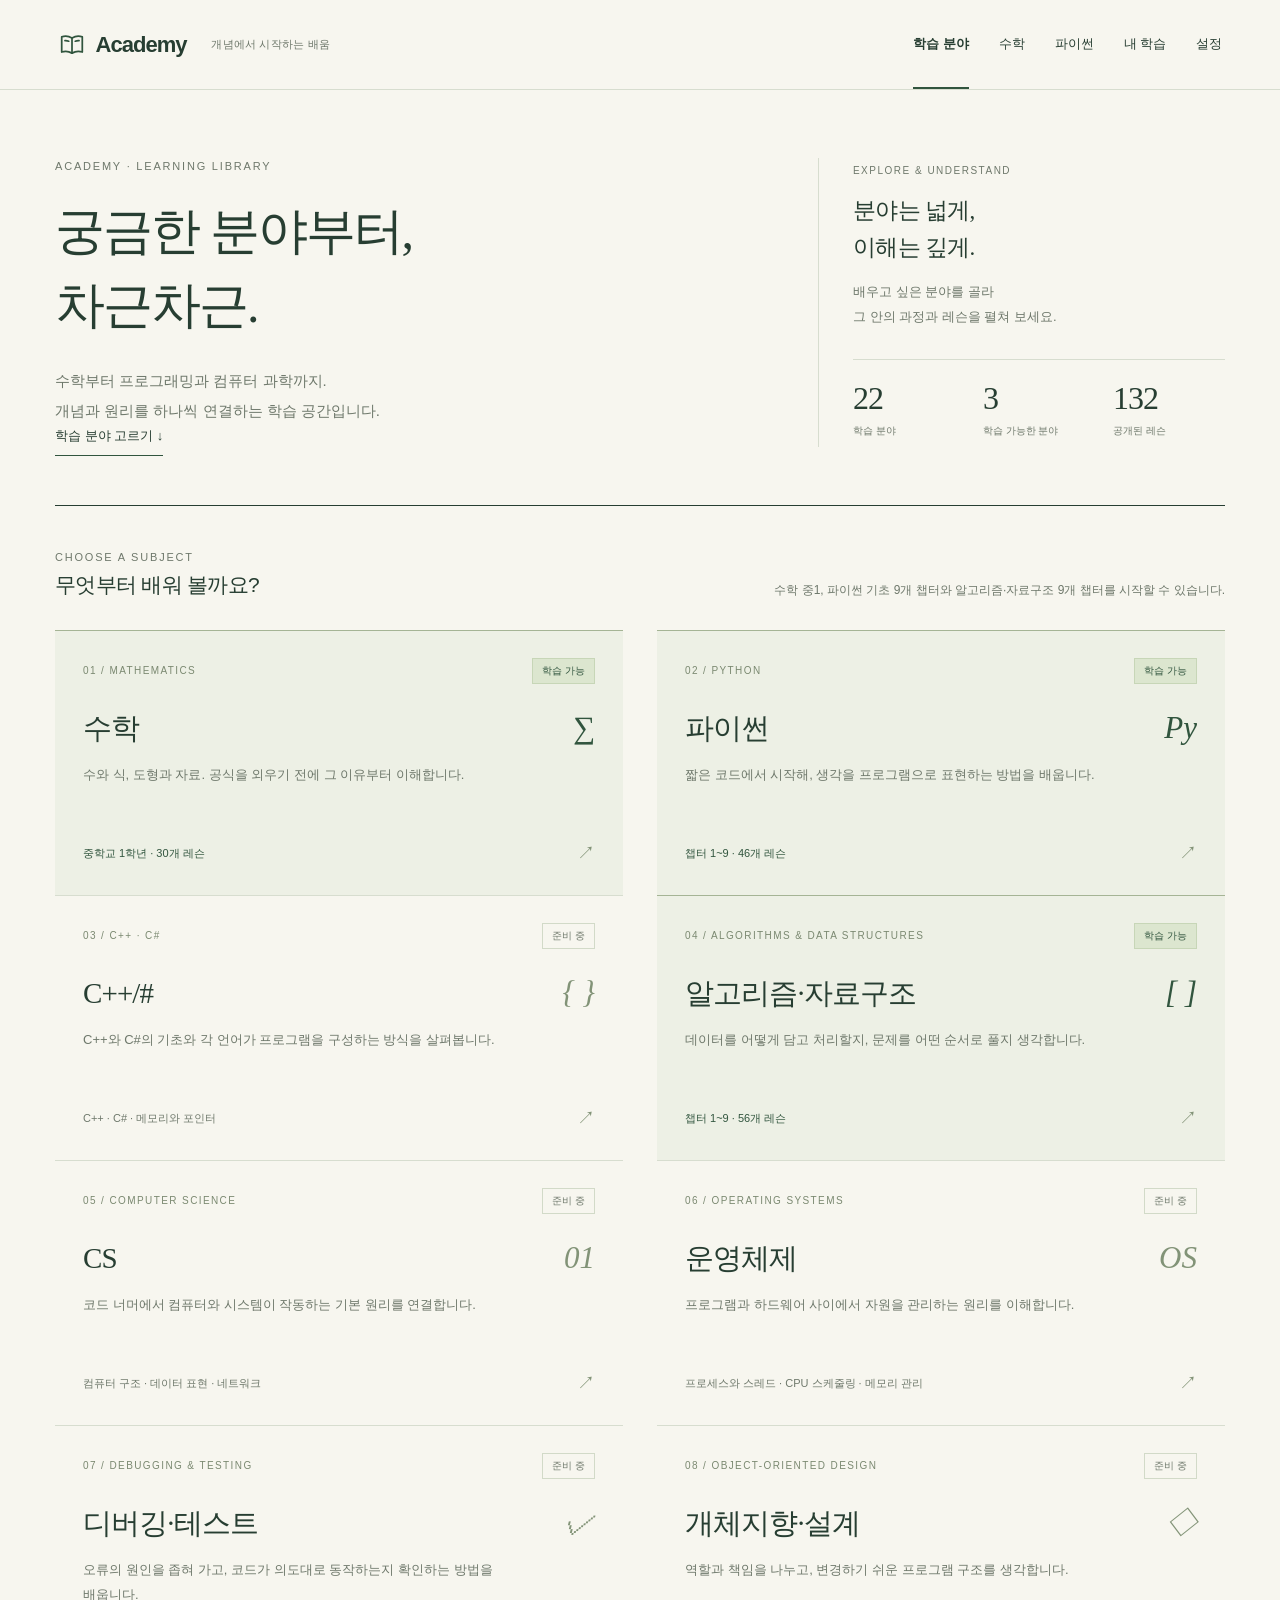
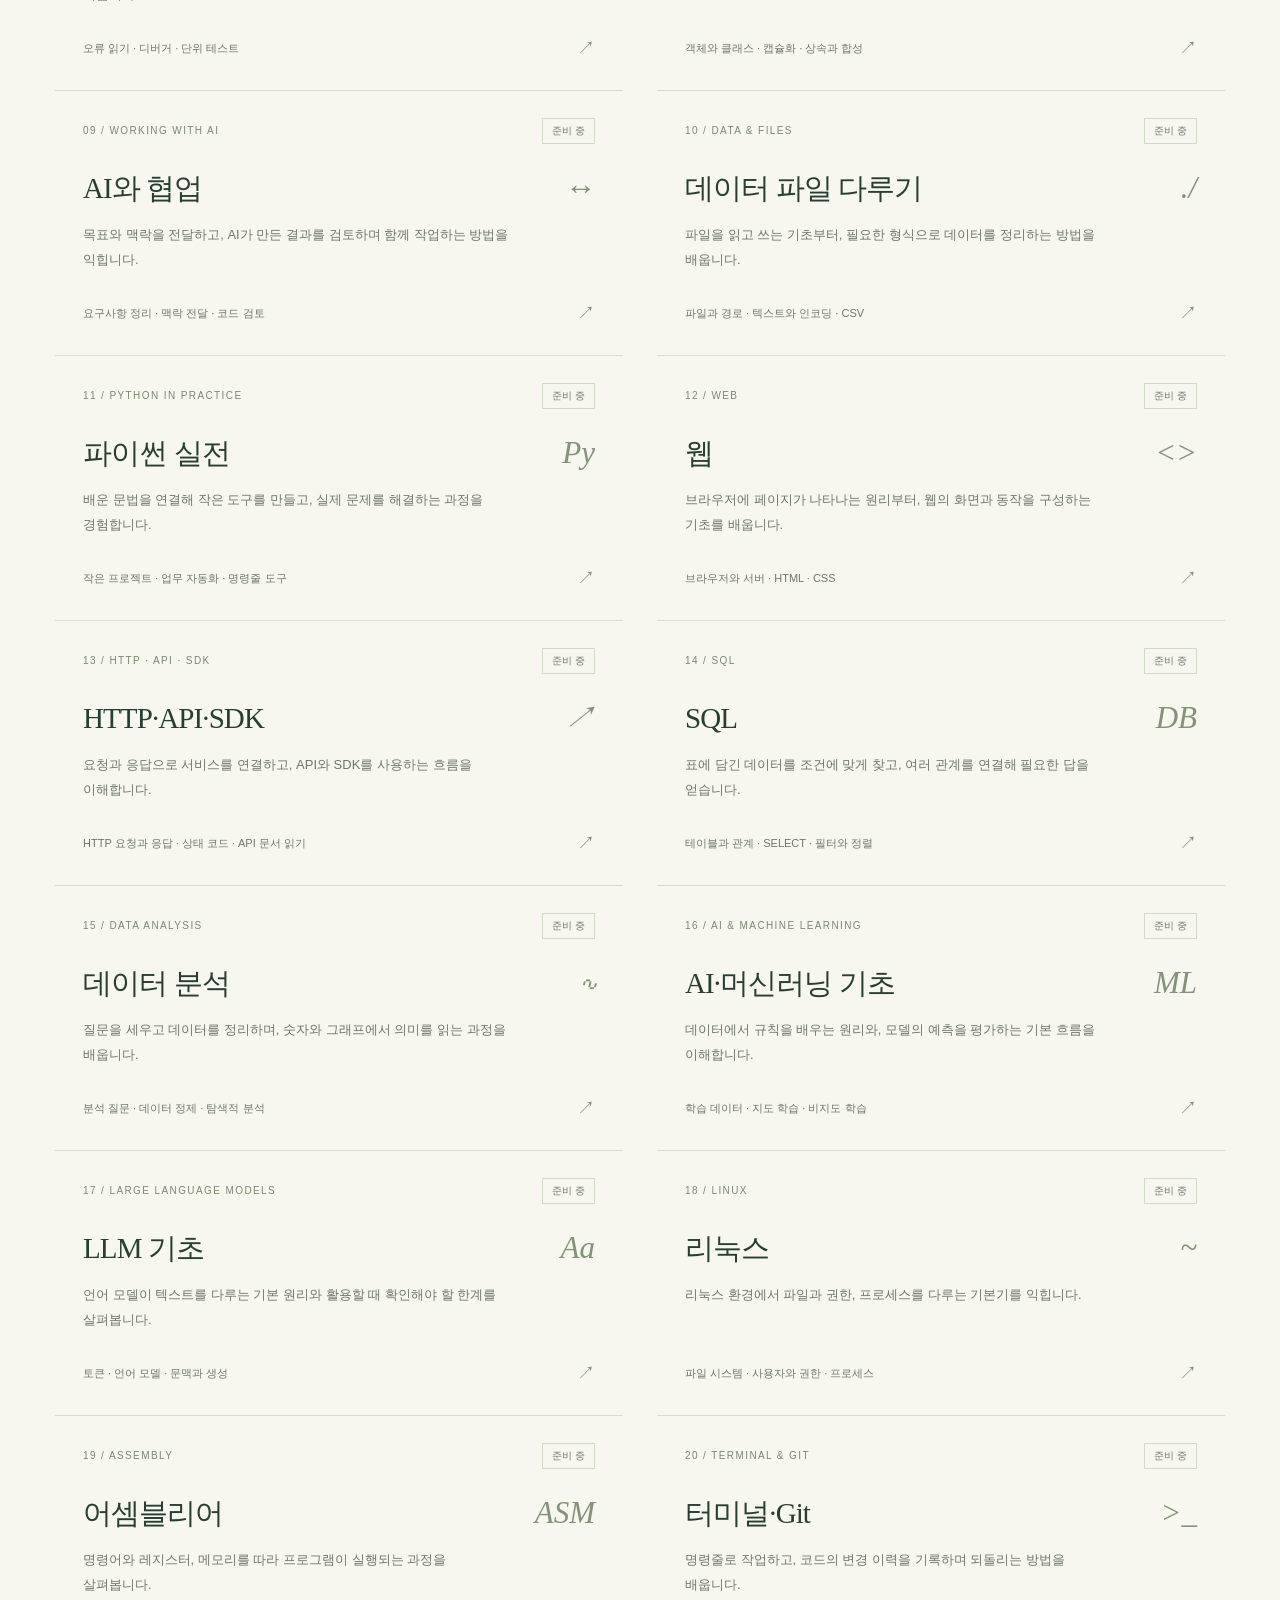
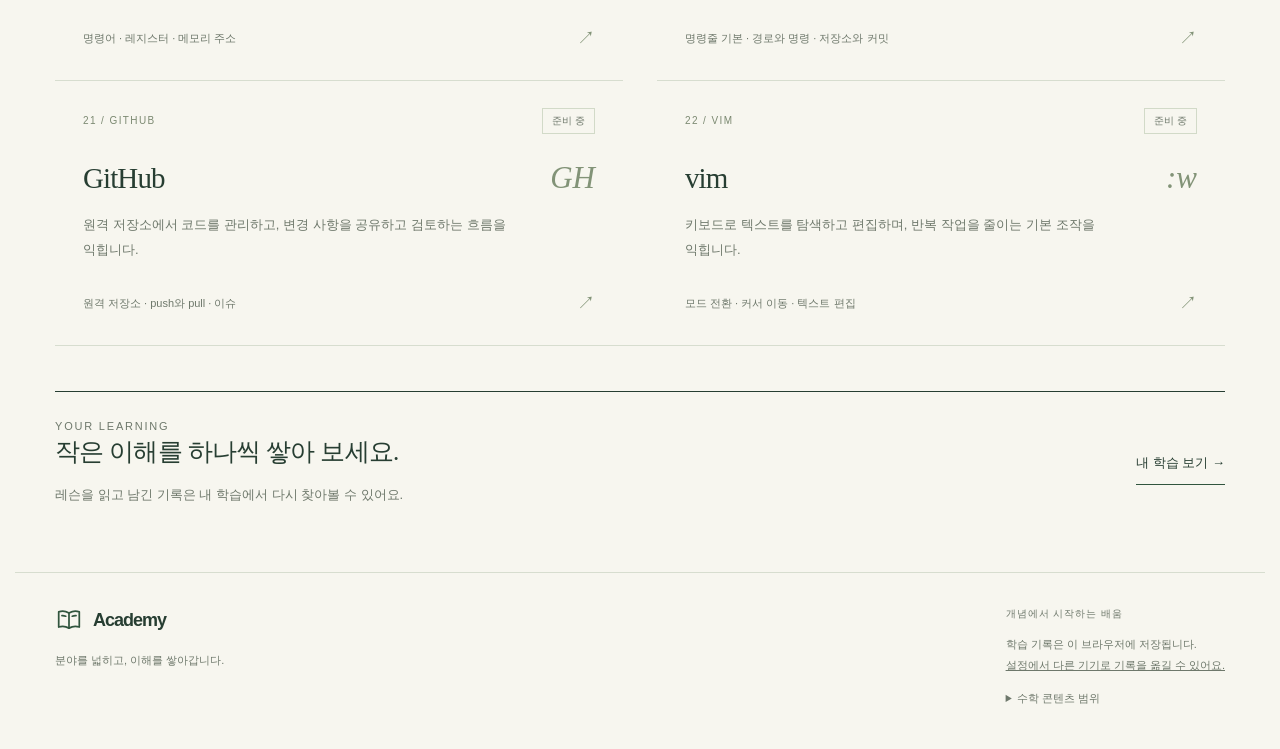
==== commit 18a0f99a: "feat: add gradual algorithm practice and state-model lessons" ====
--- a/index.html
+++ b/index.html
@@ -1 +1 @@
-<!doctype html><html lang="ko"><head><meta charset="utf-8"><meta name="viewport" content="width=device-width,initial-scale=1"><meta name="theme-color" content="#f7f6ef"><title>Academy — 개념에서 시작하는 배움</title><meta name="description" content="수학, 파이썬, C++/#부터 웹, 데이터, AI, 시스템과 개발 도구까지. 개념과 원리를 차근차근 배우는 Academy."><script src="theme.js?v=0.1.0-transfer-1"></script><link rel="stylesheet" href="app.css?v=0.1.0-math-navigation-1"><script defer src="curriculum.js"></script><script defer src="visuals.js?v=20261110-themes-1"></script><script defer src="subjects.js?v=0.1.0-algorithms-ch06-ch09-1"></script><link rel="stylesheet" href="python.css?v=20261110-chapter-fold-1"><link rel="stylesheet" href="themes.css?v=20261110-themes-3"><link rel="stylesheet" href="settings.css?v=0.1.0-transfer-1"><script defer src="python-content.js?v=0.1.0-python-ch07-ch09-1"></script><script defer src="python-ui.js?v=0.1.0-python-ch07-ch09-1"></script><script defer src="algorithms-content.js?v=0.1.0-algorithms-names-1"></script><script defer src="algorithms-ui.js?v=0.1.0-algorithms-practice-1"></script><script defer src="progress-transfer.js?v=0.1.0-algorithms-ch01-1"></script><script defer src="transfer-ui.js?v=0.1.0-algorithms-ch01-1"></script><script defer src="app.js?v=0.1.0-math-navigation-1"></script></head><body><a class="skip" href="#main">본문으로 건너뛰기</a><header class="site-header"><a class="brand" href="#/"><span class="brand-mark" aria-hidden="true"><svg width="24" height="24" viewBox="0 0 24 24" fill="none" stroke="currentColor" stroke-width="1.6" stroke-linecap="round" stroke-linejoin="round"><path d="M12 5.5C9 3.8 5.5 3.5 2.5 4.5v14c3-1 6.5-.7 9.5 1 3-1.7 6.5-2 9.5-1v-14c-3-1-6.5-.7-9.5 1Z"/><path d="M12 5.5v14M5.5 8c1.2-.1 2.4.1 3.5.5M15 8.5c1.1-.4 2.3-.6 3.5-.5"/></svg></span> Academy <small>개념에서 시작하는 배움</small></a><nav aria-label="주 메뉴"><a href="#/" data-nav="home">학습 분야</a><a href="#/subjects/math" data-nav="math">수학</a><a href="#/subjects/python" data-nav="python">파이썬</a><a href="#/progress" data-nav="progress">내 학습</a><a href="#/settings" data-nav="settings">설정</a></nav></header><div id="app"><main id="main"><p class="loading">배울 분야를 펼치고 있어요.</p></main></div><footer class="site-footer"><div><a class="brand" href="#/"><span class="brand-mark" aria-hidden="true"><svg width="24" height="24" viewBox="0 0 24 24" fill="none" stroke="currentColor" stroke-width="1.6" stroke-linecap="round" stroke-linejoin="round"><path d="M12 5.5C9 3.8 5.5 3.5 2.5 4.5v14c3-1 6.5-.7 9.5 1 3-1.7 6.5-2 9.5-1v-14c-3-1-6.5-.7-9.5 1Z"/><path d="M12 5.5v14M5.5 8c1.2-.1 2.4.1 3.5.5M15 8.5c1.1-.4 2.3-.6 3.5-.5"/></svg></span> Academy</a><p>분야를 넓히고, 이해를 쌓아갑니다.</p></div><div><span>개념에서 시작하는 배움</span><p>학습 기록은 이 브라우저에 저장됩니다.<br><a href="#/settings">설정에서 다른 기기로 기록을 옮길 수 있어요.</a></p><details><summary>수학 콘텐츠 범위</summary><p>2022 개정 중1 범위를 바탕으로 재구성한 독자적인 개념 교과서입니다.<br>범위 참고: <a href="https://mid.ebs.co.kr/course/view?courseId=100006134" target="_blank" rel="noopener">EBS 중1 상</a> · <a href="https://mid.ebs.co.kr/course/view?courseId=100006214" target="_blank" rel="noopener">EBS 중1 하</a><br>교과서마다 단원 순서와 세부 구성이 다를 수 있습니다.</p></details></div></footer><dialog id="quiz" aria-labelledby="quiz-title"></dialog><div class="toast" role="status" aria-live="polite" id="toast"></div><noscript>학습 분야와 개념 교과서, 문제 풀이를 이용하려면 JavaScript를 켜 주세요.</noscript></body></html>
+<!doctype html><html lang="ko"><head><meta charset="utf-8"><meta name="viewport" content="width=device-width,initial-scale=1"><meta name="theme-color" content="#f7f6ef"><title>Academy — 개념에서 시작하는 배움</title><meta name="description" content="수학, 파이썬, C++/#부터 웹, 데이터, AI, 시스템과 개발 도구까지. 개념과 원리를 차근차근 배우는 Academy."><script src="theme.js?v=0.1.0-transfer-1"></script><link rel="stylesheet" href="app.css?v=0.1.0-math-navigation-1"><script defer src="curriculum.js"></script><script defer src="visuals.js?v=20261110-themes-1"></script><script defer src="subjects.js?v=0.1.0-algorithms-progression-1"></script><link rel="stylesheet" href="python.css?v=20261110-chapter-fold-1"><link rel="stylesheet" href="themes.css?v=20261110-themes-3"><link rel="stylesheet" href="settings.css?v=0.1.0-transfer-1"><script defer src="python-content.js?v=0.1.0-python-ch07-ch09-1"></script><script defer src="python-ui.js?v=0.1.0-python-ch07-ch09-1"></script><script defer src="algorithms-content.js?v=0.1.0-algorithms-progression-1"></script><script defer src="algorithms-ui.js?v=0.1.0-algorithms-practice-1"></script><script defer src="progress-transfer.js?v=0.1.0-algorithms-ch01-1"></script><script defer src="transfer-ui.js?v=0.1.0-algorithms-ch01-1"></script><script defer src="app.js?v=0.1.0-math-navigation-1"></script></head><body><a class="skip" href="#main">본문으로 건너뛰기</a><header class="site-header"><a class="brand" href="#/"><span class="brand-mark" aria-hidden="true"><svg width="24" height="24" viewBox="0 0 24 24" fill="none" stroke="currentColor" stroke-width="1.6" stroke-linecap="round" stroke-linejoin="round"><path d="M12 5.5C9 3.8 5.5 3.5 2.5 4.5v14c3-1 6.5-.7 9.5 1 3-1.7 6.5-2 9.5-1v-14c-3-1-6.5-.7-9.5 1Z"/><path d="M12 5.5v14M5.5 8c1.2-.1 2.4.1 3.5.5M15 8.5c1.1-.4 2.3-.6 3.5-.5"/></svg></span> Academy <small>개념에서 시작하는 배움</small></a><nav aria-label="주 메뉴"><a href="#/" data-nav="home">학습 분야</a><a href="#/subjects/math" data-nav="math">수학</a><a href="#/subjects/python" data-nav="python">파이썬</a><a href="#/progress" data-nav="progress">내 학습</a><a href="#/settings" data-nav="settings">설정</a></nav></header><div id="app"><main id="main"><p class="loading">배울 분야를 펼치고 있어요.</p></main></div><footer class="site-footer"><div><a class="brand" href="#/"><span class="brand-mark" aria-hidden="true"><svg width="24" height="24" viewBox="0 0 24 24" fill="none" stroke="currentColor" stroke-width="1.6" stroke-linecap="round" stroke-linejoin="round"><path d="M12 5.5C9 3.8 5.5 3.5 2.5 4.5v14c3-1 6.5-.7 9.5 1 3-1.7 6.5-2 9.5-1v-14c-3-1-6.5-.7-9.5 1Z"/><path d="M12 5.5v14M5.5 8c1.2-.1 2.4.1 3.5.5M15 8.5c1.1-.4 2.3-.6 3.5-.5"/></svg></span> Academy</a><p>분야를 넓히고, 이해를 쌓아갑니다.</p></div><div><span>개념에서 시작하는 배움</span><p>학습 기록은 이 브라우저에 저장됩니다.<br><a href="#/settings">설정에서 다른 기기로 기록을 옮길 수 있어요.</a></p><details><summary>수학 콘텐츠 범위</summary><p>2022 개정 중1 범위를 바탕으로 재구성한 독자적인 개념 교과서입니다.<br>범위 참고: <a href="https://mid.ebs.co.kr/course/view?courseId=100006134" target="_blank" rel="noopener">EBS 중1 상</a> · <a href="https://mid.ebs.co.kr/course/view?courseId=100006214" target="_blank" rel="noopener">EBS 중1 하</a><br>교과서마다 단원 순서와 세부 구성이 다를 수 있습니다.</p></details></div></footer><dialog id="quiz" aria-labelledby="quiz-title"></dialog><div class="toast" role="status" aria-live="polite" id="toast"></div><noscript>학습 분야와 개념 교과서, 문제 풀이를 이용하려면 JavaScript를 켜 주세요.</noscript></body></html>
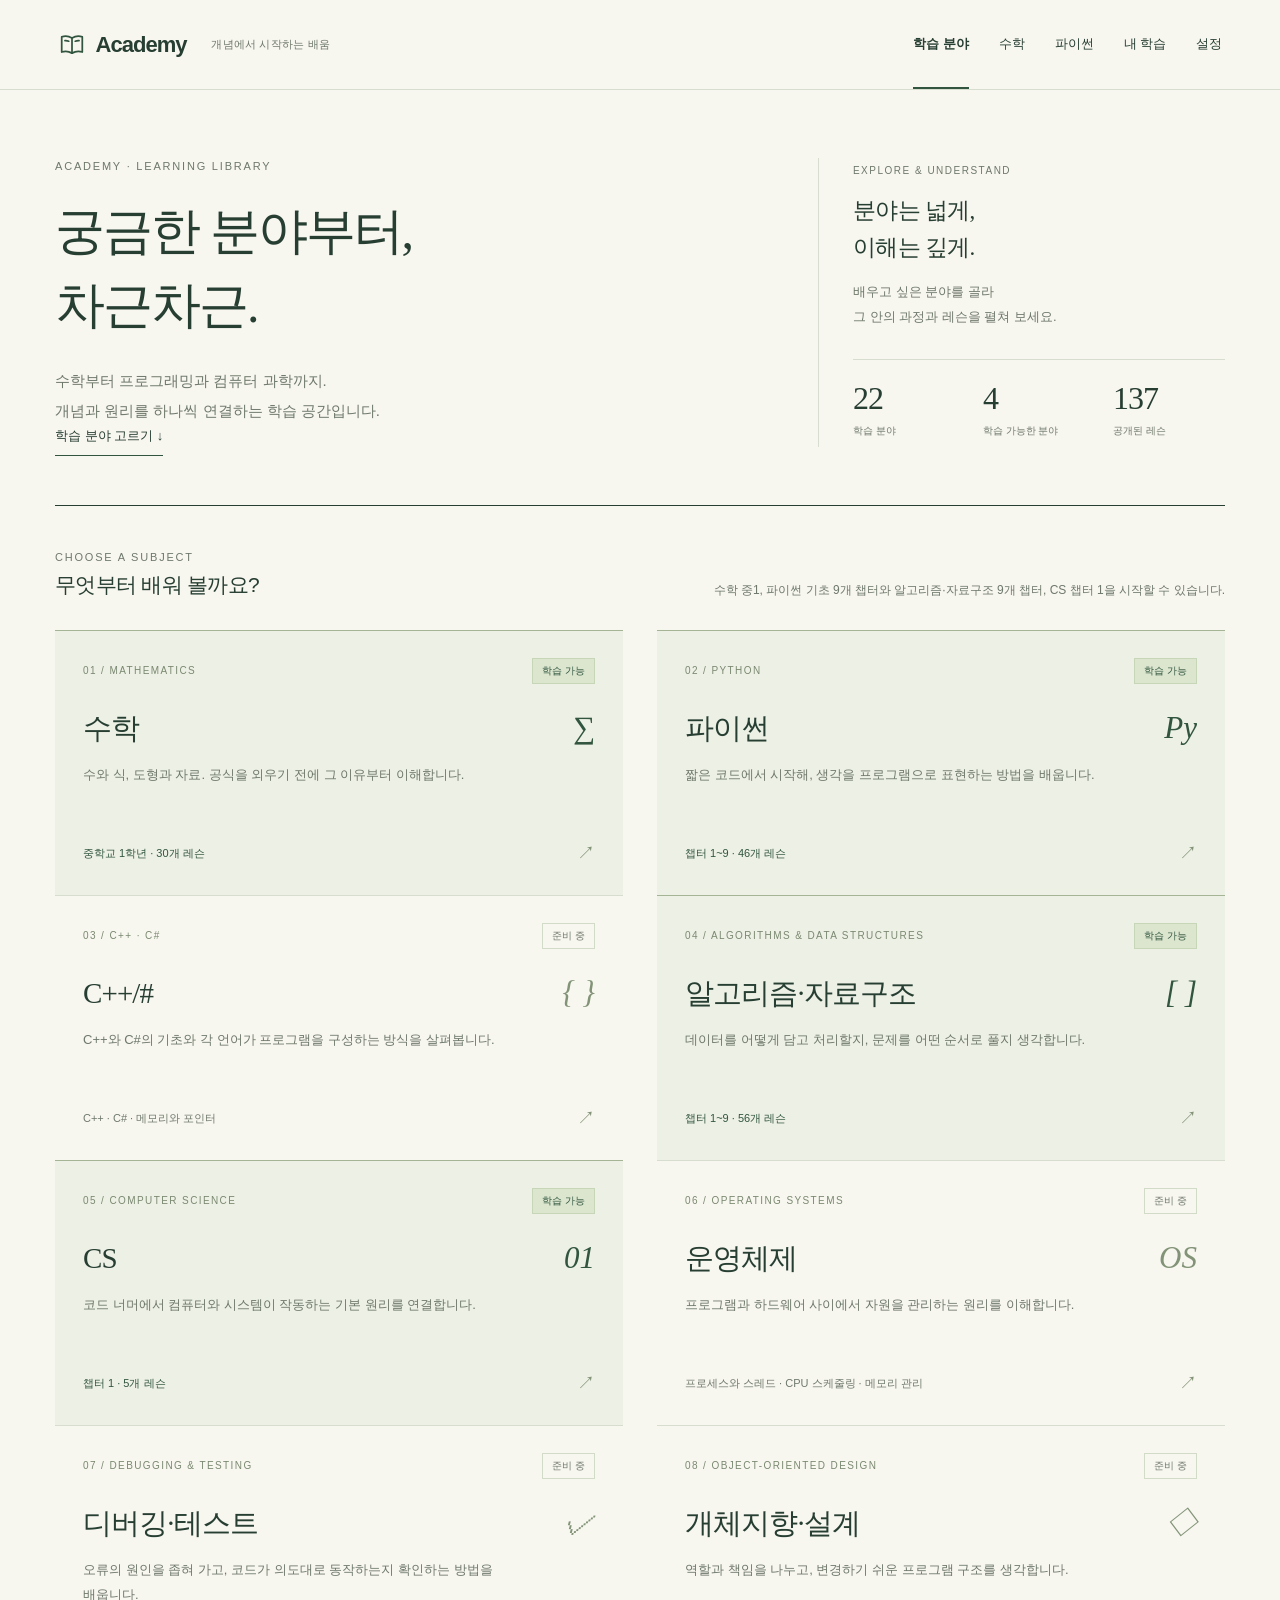
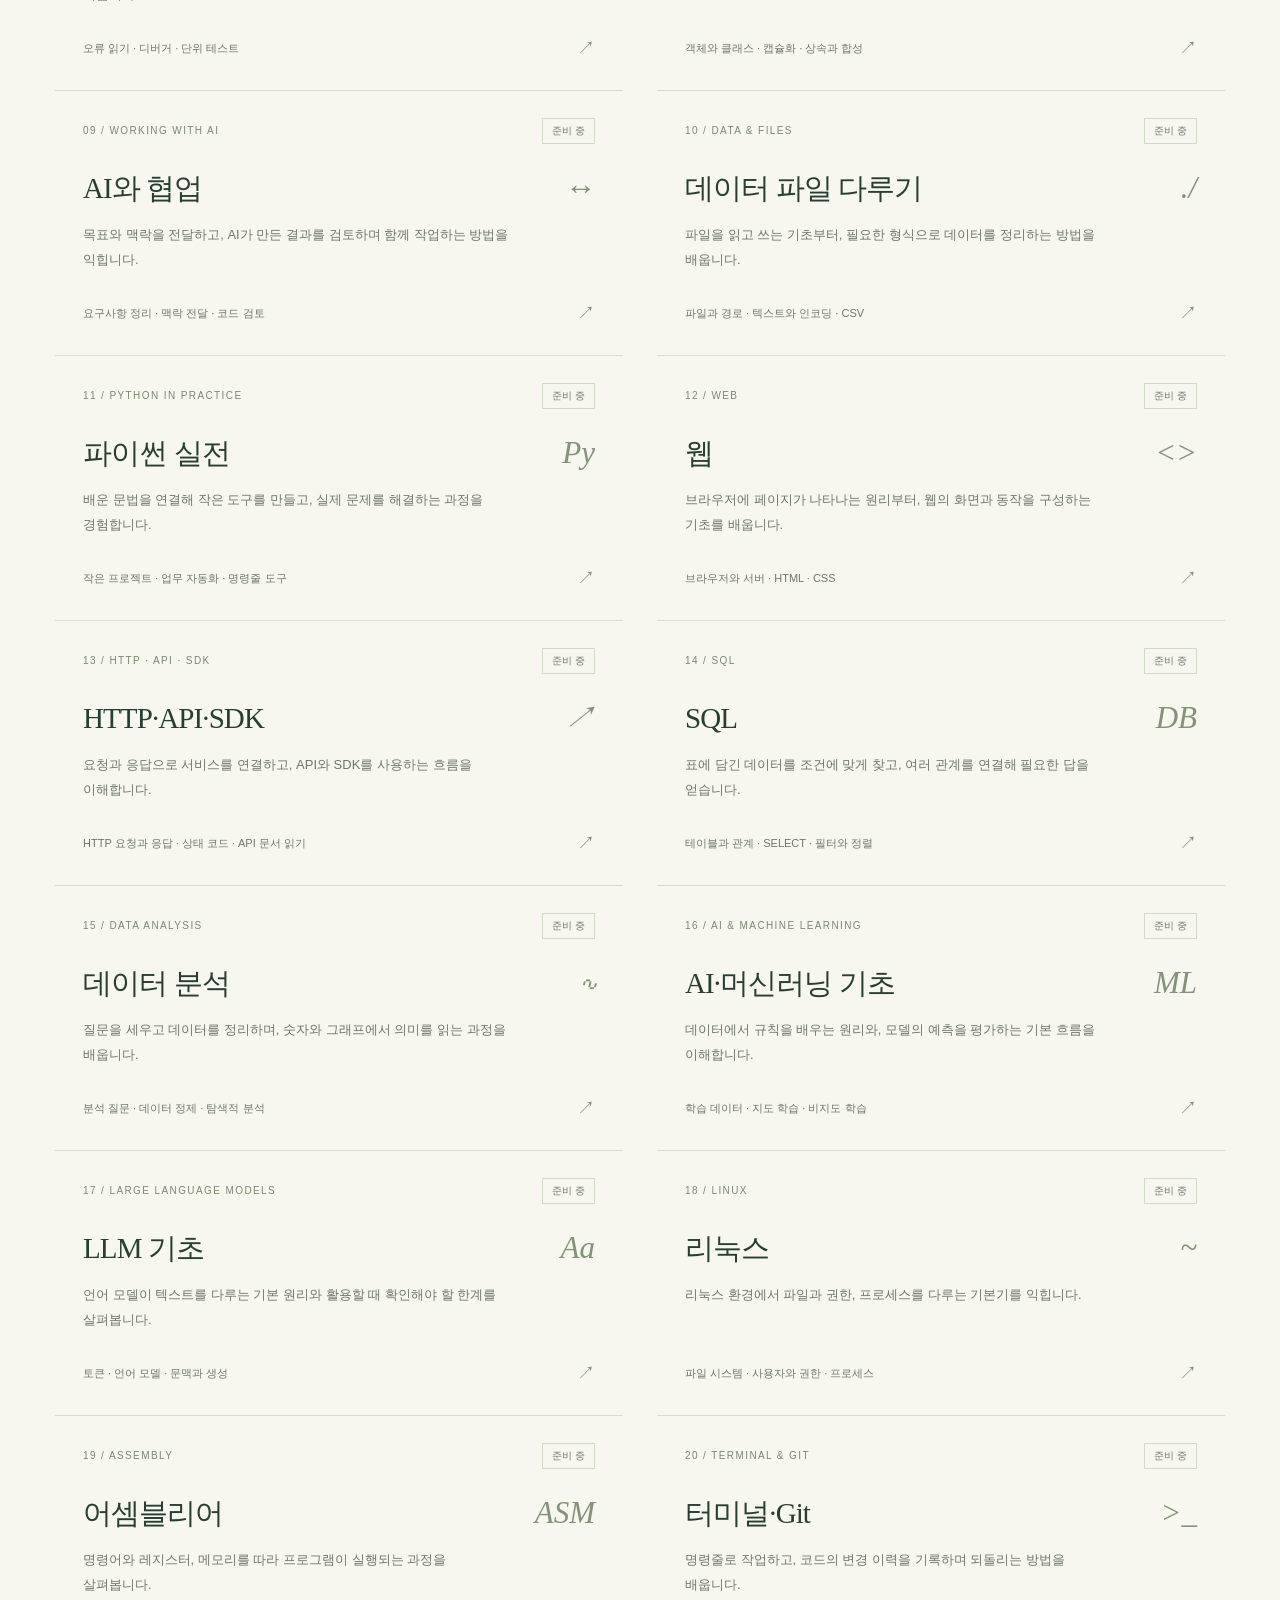
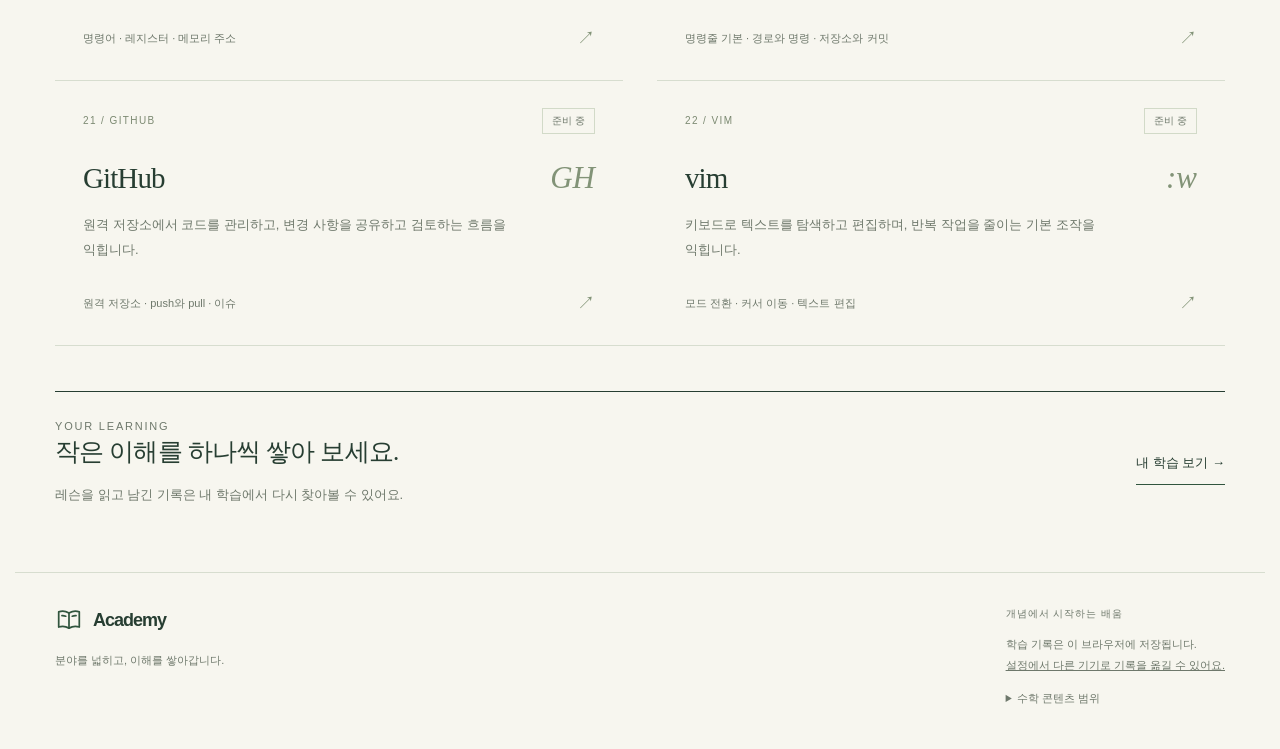
==== commit 14cafd79: "Add CS chapter 1 lessons and reading progress" ====
--- a/index.html
+++ b/index.html
@@ -1 +1 @@
-<!doctype html><html lang="ko"><head><meta charset="utf-8"><meta name="viewport" content="width=device-width,initial-scale=1"><meta name="theme-color" content="#f7f6ef"><title>Academy — 개념에서 시작하는 배움</title><meta name="description" content="수학, 파이썬, C++/#부터 웹, 데이터, AI, 시스템과 개발 도구까지. 개념과 원리를 차근차근 배우는 Academy."><script src="theme.js?v=0.1.0-transfer-1"></script><link rel="stylesheet" href="app.css?v=0.1.0-math-navigation-1"><script defer src="curriculum.js"></script><script defer src="visuals.js?v=20261110-themes-1"></script><script defer src="subjects.js?v=0.1.0-algorithms-progression-1"></script><link rel="stylesheet" href="python.css?v=20261110-chapter-fold-1"><link rel="stylesheet" href="themes.css?v=20261110-themes-3"><link rel="stylesheet" href="settings.css?v=0.1.0-transfer-1"><script defer src="python-content.js?v=0.1.0-python-ch07-ch09-1"></script><script defer src="python-ui.js?v=0.1.0-python-ch07-ch09-1"></script><script defer src="algorithms-content.js?v=0.1.0-algorithms-progression-1"></script><script defer src="algorithms-ui.js?v=0.1.0-algorithms-practice-1"></script><script defer src="progress-transfer.js?v=0.1.0-algorithms-ch01-1"></script><script defer src="transfer-ui.js?v=0.1.0-algorithms-ch01-1"></script><script defer src="app.js?v=0.1.0-math-navigation-1"></script></head><body><a class="skip" href="#main">본문으로 건너뛰기</a><header class="site-header"><a class="brand" href="#/"><span class="brand-mark" aria-hidden="true"><svg width="24" height="24" viewBox="0 0 24 24" fill="none" stroke="currentColor" stroke-width="1.6" stroke-linecap="round" stroke-linejoin="round"><path d="M12 5.5C9 3.8 5.5 3.5 2.5 4.5v14c3-1 6.5-.7 9.5 1 3-1.7 6.5-2 9.5-1v-14c-3-1-6.5-.7-9.5 1Z"/><path d="M12 5.5v14M5.5 8c1.2-.1 2.4.1 3.5.5M15 8.5c1.1-.4 2.3-.6 3.5-.5"/></svg></span> Academy <small>개념에서 시작하는 배움</small></a><nav aria-label="주 메뉴"><a href="#/" data-nav="home">학습 분야</a><a href="#/subjects/math" data-nav="math">수학</a><a href="#/subjects/python" data-nav="python">파이썬</a><a href="#/progress" data-nav="progress">내 학습</a><a href="#/settings" data-nav="settings">설정</a></nav></header><div id="app"><main id="main"><p class="loading">배울 분야를 펼치고 있어요.</p></main></div><footer class="site-footer"><div><a class="brand" href="#/"><span class="brand-mark" aria-hidden="true"><svg width="24" height="24" viewBox="0 0 24 24" fill="none" stroke="currentColor" stroke-width="1.6" stroke-linecap="round" stroke-linejoin="round"><path d="M12 5.5C9 3.8 5.5 3.5 2.5 4.5v14c3-1 6.5-.7 9.5 1 3-1.7 6.5-2 9.5-1v-14c-3-1-6.5-.7-9.5 1Z"/><path d="M12 5.5v14M5.5 8c1.2-.1 2.4.1 3.5.5M15 8.5c1.1-.4 2.3-.6 3.5-.5"/></svg></span> Academy</a><p>분야를 넓히고, 이해를 쌓아갑니다.</p></div><div><span>개념에서 시작하는 배움</span><p>학습 기록은 이 브라우저에 저장됩니다.<br><a href="#/settings">설정에서 다른 기기로 기록을 옮길 수 있어요.</a></p><details><summary>수학 콘텐츠 범위</summary><p>2022 개정 중1 범위를 바탕으로 재구성한 독자적인 개념 교과서입니다.<br>범위 참고: <a href="https://mid.ebs.co.kr/course/view?courseId=100006134" target="_blank" rel="noopener">EBS 중1 상</a> · <a href="https://mid.ebs.co.kr/course/view?courseId=100006214" target="_blank" rel="noopener">EBS 중1 하</a><br>교과서마다 단원 순서와 세부 구성이 다를 수 있습니다.</p></details></div></footer><dialog id="quiz" aria-labelledby="quiz-title"></dialog><div class="toast" role="status" aria-live="polite" id="toast"></div><noscript>학습 분야와 개념 교과서, 문제 풀이를 이용하려면 JavaScript를 켜 주세요.</noscript></body></html>
+<!doctype html><html lang="ko"><head><meta charset="utf-8"><meta name="viewport" content="width=device-width,initial-scale=1"><meta name="theme-color" content="#f7f6ef"><title>Academy — 개념에서 시작하는 배움</title><meta name="description" content="수학, 파이썬, C++/#부터 웹, 데이터, AI, 시스템과 개발 도구까지. 개념과 원리를 차근차근 배우는 Academy."><script src="theme.js?v=0.1.0-transfer-1"></script><link rel="stylesheet" href="app.css?v=0.1.0-math-navigation-1"><script defer src="curriculum.js"></script><script defer src="visuals.js?v=20261110-themes-1"></script><script defer src="subjects.js?v=0.1.0-cs-ch01-1"></script><link rel="stylesheet" href="python.css?v=20261110-chapter-fold-1"><link rel="stylesheet" href="themes.css?v=20261110-themes-3"><link rel="stylesheet" href="settings.css?v=0.1.0-transfer-1"><script defer src="python-content.js?v=0.1.0-python-ch07-ch09-1"></script><script defer src="python-ui.js?v=0.1.0-python-ch07-ch09-1"></script><script defer src="algorithms-content.js?v=0.1.0-algorithms-progression-1"></script><script defer src="algorithms-ui.js?v=0.1.0-algorithms-practice-1"></script><script defer src="cs-content.js?v=0.1.0-cs-ch01-1"></script><script defer src="cs-ui.js?v=0.1.0-cs-ch01-1"></script><script defer src="progress-transfer.js?v=0.1.0-cs-ch01-1"></script><script defer src="transfer-ui.js?v=0.1.0-cs-ch01-1"></script><script defer src="app.js?v=0.1.0-cs-ch01-1"></script></head><body><a class="skip" href="#main">본문으로 건너뛰기</a><header class="site-header"><a class="brand" href="#/"><span class="brand-mark" aria-hidden="true"><svg width="24" height="24" viewBox="0 0 24 24" fill="none" stroke="currentColor" stroke-width="1.6" stroke-linecap="round" stroke-linejoin="round"><path d="M12 5.5C9 3.8 5.5 3.5 2.5 4.5v14c3-1 6.5-.7 9.5 1 3-1.7 6.5-2 9.5-1v-14c-3-1-6.5-.7-9.5 1Z"/><path d="M12 5.5v14M5.5 8c1.2-.1 2.4.1 3.5.5M15 8.5c1.1-.4 2.3-.6 3.5-.5"/></svg></span> Academy <small>개념에서 시작하는 배움</small></a><nav aria-label="주 메뉴"><a href="#/" data-nav="home">학습 분야</a><a href="#/subjects/math" data-nav="math">수학</a><a href="#/subjects/python" data-nav="python">파이썬</a><a href="#/progress" data-nav="progress">내 학습</a><a href="#/settings" data-nav="settings">설정</a></nav></header><div id="app"><main id="main"><p class="loading">배울 분야를 펼치고 있어요.</p></main></div><footer class="site-footer"><div><a class="brand" href="#/"><span class="brand-mark" aria-hidden="true"><svg width="24" height="24" viewBox="0 0 24 24" fill="none" stroke="currentColor" stroke-width="1.6" stroke-linecap="round" stroke-linejoin="round"><path d="M12 5.5C9 3.8 5.5 3.5 2.5 4.5v14c3-1 6.5-.7 9.5 1 3-1.7 6.5-2 9.5-1v-14c-3-1-6.5-.7-9.5 1Z"/><path d="M12 5.5v14M5.5 8c1.2-.1 2.4.1 3.5.5M15 8.5c1.1-.4 2.3-.6 3.5-.5"/></svg></span> Academy</a><p>분야를 넓히고, 이해를 쌓아갑니다.</p></div><div><span>개념에서 시작하는 배움</span><p>학습 기록은 이 브라우저에 저장됩니다.<br><a href="#/settings">설정에서 다른 기기로 기록을 옮길 수 있어요.</a></p><details><summary>수학 콘텐츠 범위</summary><p>2022 개정 중1 범위를 바탕으로 재구성한 독자적인 개념 교과서입니다.<br>범위 참고: <a href="https://mid.ebs.co.kr/course/view?courseId=100006134" target="_blank" rel="noopener">EBS 중1 상</a> · <a href="https://mid.ebs.co.kr/course/view?courseId=100006214" target="_blank" rel="noopener">EBS 중1 하</a><br>교과서마다 단원 순서와 세부 구성이 다를 수 있습니다.</p></details></div></footer><dialog id="quiz" aria-labelledby="quiz-title"></dialog><div class="toast" role="status" aria-live="polite" id="toast"></div><noscript>학습 분야와 개념 교과서, 문제 풀이를 이용하려면 JavaScript를 켜 주세요.</noscript></body></html>
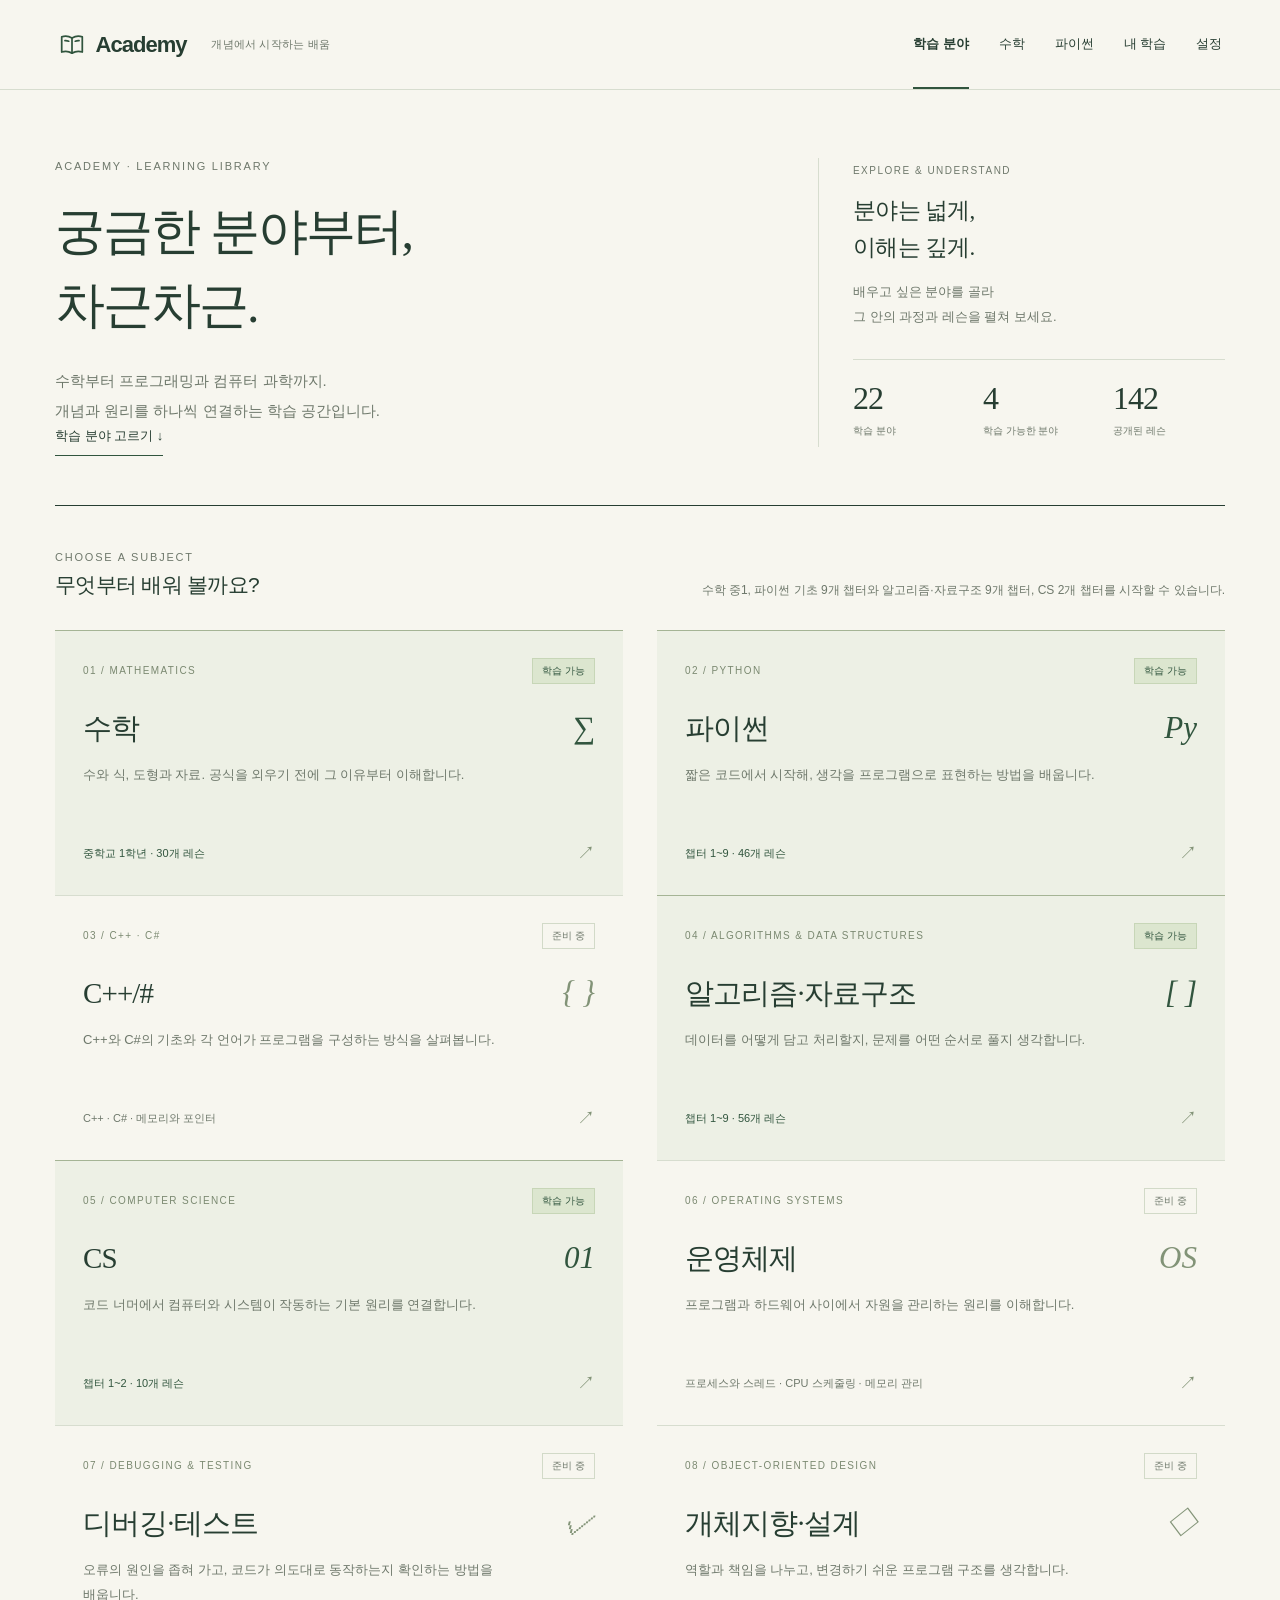
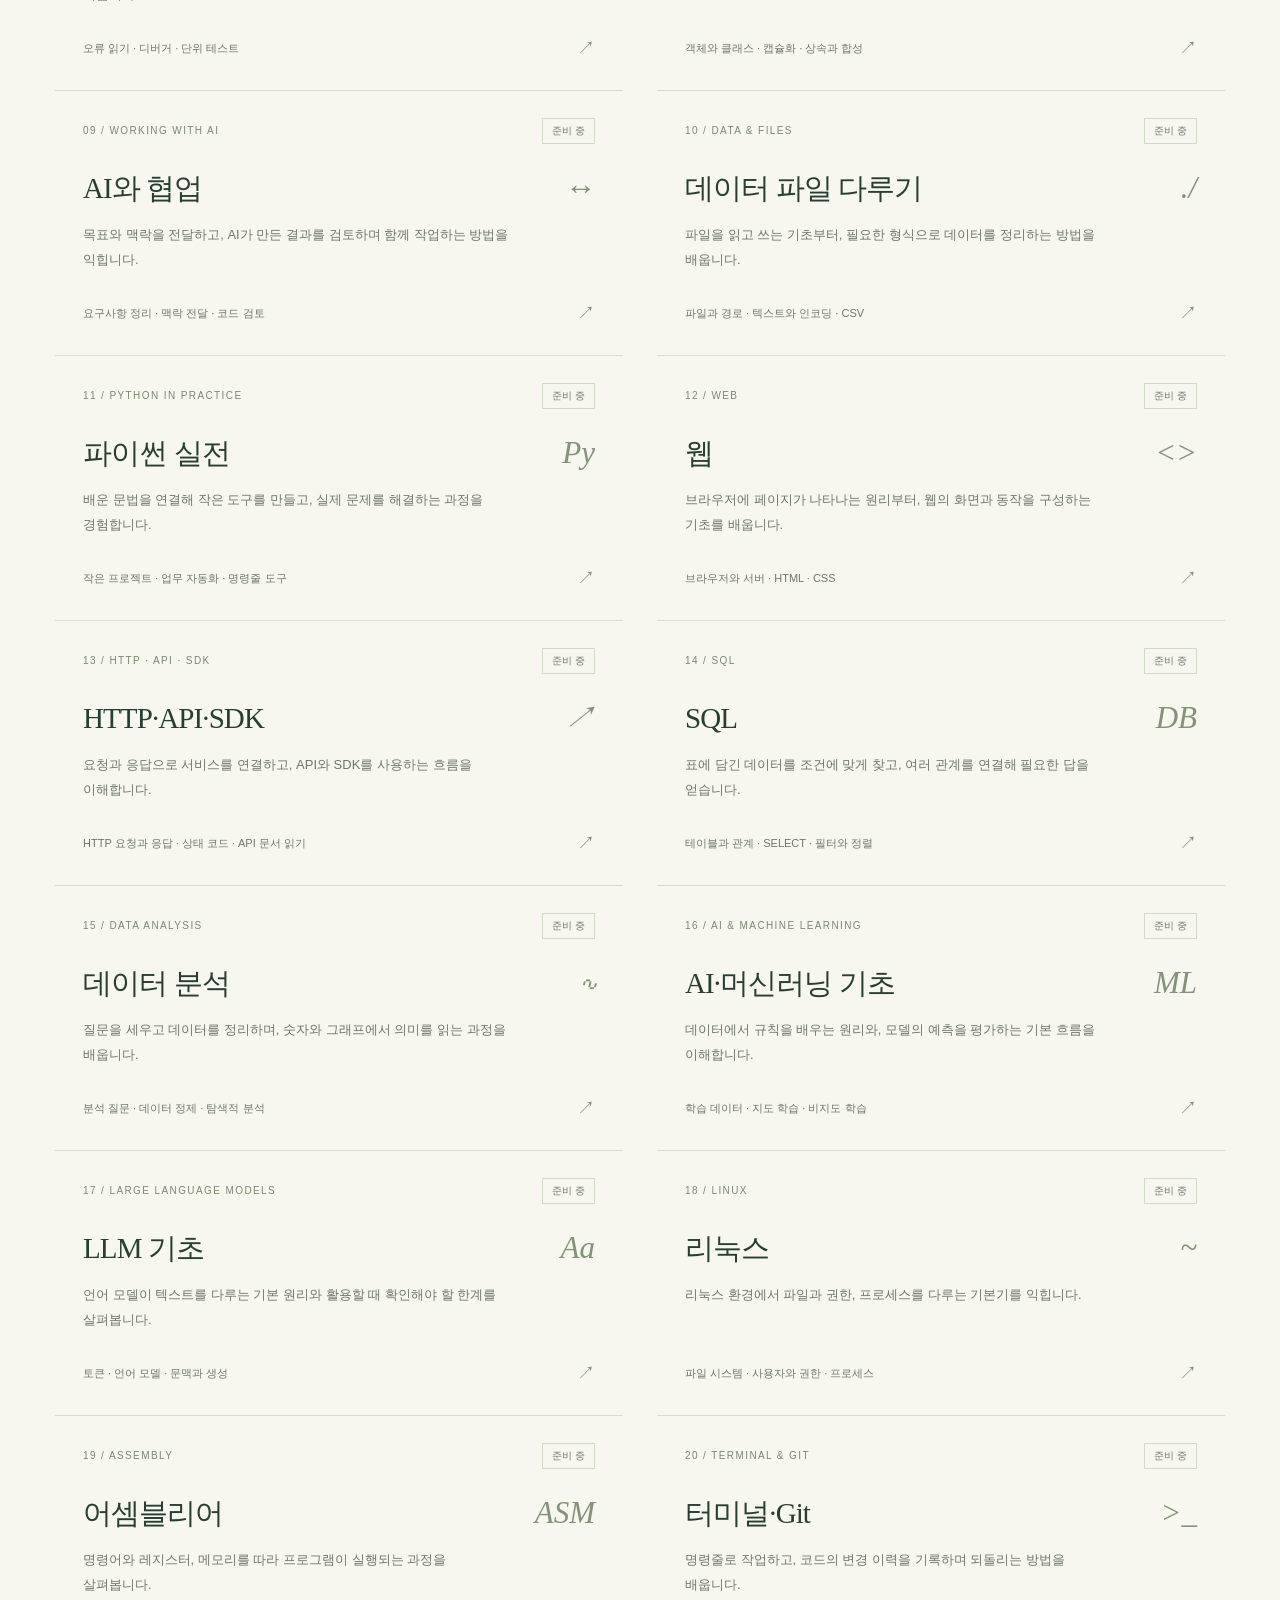
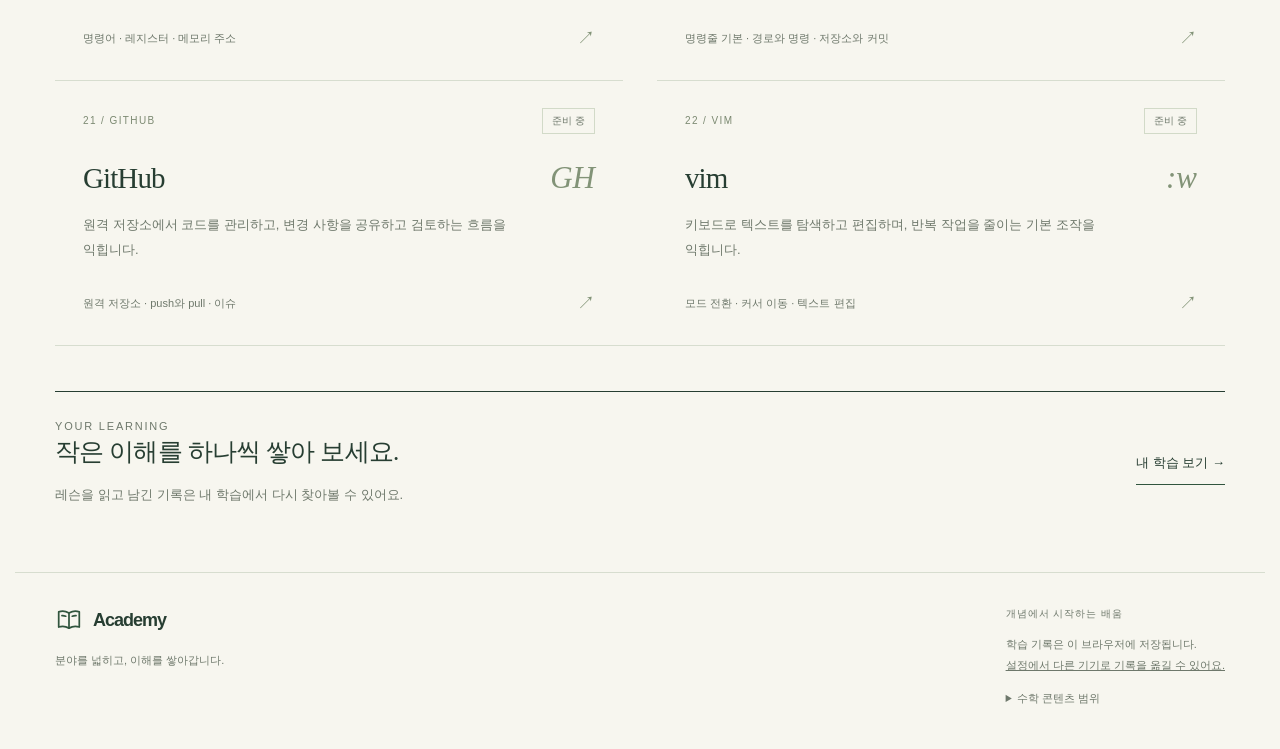
==== commit e4f96ab1: "Add CS chapter 2 with visual explanations and explicit practice guidance" ====
--- a/index.html
+++ b/index.html
@@ -1 +1 @@
-<!doctype html><html lang="ko"><head><meta charset="utf-8"><meta name="viewport" content="width=device-width,initial-scale=1"><meta name="theme-color" content="#f7f6ef"><title>Academy — 개념에서 시작하는 배움</title><meta name="description" content="수학, 파이썬, C++/#부터 웹, 데이터, AI, 시스템과 개발 도구까지. 개념과 원리를 차근차근 배우는 Academy."><script src="theme.js?v=0.1.0-transfer-1"></script><link rel="stylesheet" href="app.css?v=0.1.0-math-navigation-1"><script defer src="curriculum.js"></script><script defer src="visuals.js?v=20261110-themes-1"></script><script defer src="subjects.js?v=0.1.0-cs-ch01-1"></script><link rel="stylesheet" href="python.css?v=20261110-chapter-fold-1"><link rel="stylesheet" href="themes.css?v=20261110-themes-3"><link rel="stylesheet" href="settings.css?v=0.1.0-transfer-1"><script defer src="python-content.js?v=0.1.0-python-ch07-ch09-1"></script><script defer src="python-ui.js?v=0.1.0-python-ch07-ch09-1"></script><script defer src="algorithms-content.js?v=0.1.0-algorithms-progression-1"></script><script defer src="algorithms-ui.js?v=0.1.0-algorithms-practice-1"></script><script defer src="cs-content.js?v=0.1.0-cs-ch01-1"></script><script defer src="cs-ui.js?v=0.1.0-cs-ch01-1"></script><script defer src="progress-transfer.js?v=0.1.0-cs-ch01-1"></script><script defer src="transfer-ui.js?v=0.1.0-cs-ch01-1"></script><script defer src="app.js?v=0.1.0-cs-ch01-1"></script></head><body><a class="skip" href="#main">본문으로 건너뛰기</a><header class="site-header"><a class="brand" href="#/"><span class="brand-mark" aria-hidden="true"><svg width="24" height="24" viewBox="0 0 24 24" fill="none" stroke="currentColor" stroke-width="1.6" stroke-linecap="round" stroke-linejoin="round"><path d="M12 5.5C9 3.8 5.5 3.5 2.5 4.5v14c3-1 6.5-.7 9.5 1 3-1.7 6.5-2 9.5-1v-14c-3-1-6.5-.7-9.5 1Z"/><path d="M12 5.5v14M5.5 8c1.2-.1 2.4.1 3.5.5M15 8.5c1.1-.4 2.3-.6 3.5-.5"/></svg></span> Academy <small>개념에서 시작하는 배움</small></a><nav aria-label="주 메뉴"><a href="#/" data-nav="home">학습 분야</a><a href="#/subjects/math" data-nav="math">수학</a><a href="#/subjects/python" data-nav="python">파이썬</a><a href="#/progress" data-nav="progress">내 학습</a><a href="#/settings" data-nav="settings">설정</a></nav></header><div id="app"><main id="main"><p class="loading">배울 분야를 펼치고 있어요.</p></main></div><footer class="site-footer"><div><a class="brand" href="#/"><span class="brand-mark" aria-hidden="true"><svg width="24" height="24" viewBox="0 0 24 24" fill="none" stroke="currentColor" stroke-width="1.6" stroke-linecap="round" stroke-linejoin="round"><path d="M12 5.5C9 3.8 5.5 3.5 2.5 4.5v14c3-1 6.5-.7 9.5 1 3-1.7 6.5-2 9.5-1v-14c-3-1-6.5-.7-9.5 1Z"/><path d="M12 5.5v14M5.5 8c1.2-.1 2.4.1 3.5.5M15 8.5c1.1-.4 2.3-.6 3.5-.5"/></svg></span> Academy</a><p>분야를 넓히고, 이해를 쌓아갑니다.</p></div><div><span>개념에서 시작하는 배움</span><p>학습 기록은 이 브라우저에 저장됩니다.<br><a href="#/settings">설정에서 다른 기기로 기록을 옮길 수 있어요.</a></p><details><summary>수학 콘텐츠 범위</summary><p>2022 개정 중1 범위를 바탕으로 재구성한 독자적인 개념 교과서입니다.<br>범위 참고: <a href="https://mid.ebs.co.kr/course/view?courseId=100006134" target="_blank" rel="noopener">EBS 중1 상</a> · <a href="https://mid.ebs.co.kr/course/view?courseId=100006214" target="_blank" rel="noopener">EBS 중1 하</a><br>교과서마다 단원 순서와 세부 구성이 다를 수 있습니다.</p></details></div></footer><dialog id="quiz" aria-labelledby="quiz-title"></dialog><div class="toast" role="status" aria-live="polite" id="toast"></div><noscript>학습 분야와 개념 교과서, 문제 풀이를 이용하려면 JavaScript를 켜 주세요.</noscript></body></html>
+<!doctype html><html lang="ko"><head><meta charset="utf-8"><meta name="viewport" content="width=device-width,initial-scale=1"><meta name="theme-color" content="#f7f6ef"><title>Academy — 개념에서 시작하는 배움</title><meta name="description" content="수학, 파이썬, C++/#부터 웹, 데이터, AI, 시스템과 개발 도구까지. 개념과 원리를 차근차근 배우는 Academy."><script src="theme.js?v=0.1.0-transfer-1"></script><link rel="stylesheet" href="app.css?v=0.1.0-math-navigation-1"><script defer src="curriculum.js"></script><script defer src="visuals.js?v=20261110-themes-1"></script><script defer src="subjects.js?v=0.1.0-cs-ch02-1"></script><link rel="stylesheet" href="python.css?v=20261110-chapter-fold-1"><link rel="stylesheet" href="cs.css?v=0.1.0-cs-ch02-1"><link rel="stylesheet" href="themes.css?v=20261110-themes-3"><link rel="stylesheet" href="settings.css?v=0.1.0-transfer-1"><script defer src="python-content.js?v=0.1.0-python-ch07-ch09-1"></script><script defer src="python-ui.js?v=0.1.0-python-ch07-ch09-1"></script><script defer src="algorithms-content.js?v=0.1.0-algorithms-progression-1"></script><script defer src="algorithms-ui.js?v=0.1.0-algorithms-practice-1"></script><script defer src="cs-content.js?v=0.1.0-cs-ch02-1"></script><script defer src="cs-ui.js?v=0.1.0-cs-ch02-1"></script><script defer src="progress-transfer.js?v=0.1.0-cs-ch01-1"></script><script defer src="transfer-ui.js?v=0.1.0-cs-ch01-1"></script><script defer src="app.js?v=0.1.0-cs-ch02-1"></script></head><body><a class="skip" href="#main">본문으로 건너뛰기</a><header class="site-header"><a class="brand" href="#/"><span class="brand-mark" aria-hidden="true"><svg width="24" height="24" viewBox="0 0 24 24" fill="none" stroke="currentColor" stroke-width="1.6" stroke-linecap="round" stroke-linejoin="round"><path d="M12 5.5C9 3.8 5.5 3.5 2.5 4.5v14c3-1 6.5-.7 9.5 1 3-1.7 6.5-2 9.5-1v-14c-3-1-6.5-.7-9.5 1Z"/><path d="M12 5.5v14M5.5 8c1.2-.1 2.4.1 3.5.5M15 8.5c1.1-.4 2.3-.6 3.5-.5"/></svg></span> Academy <small>개념에서 시작하는 배움</small></a><nav aria-label="주 메뉴"><a href="#/" data-nav="home">학습 분야</a><a href="#/subjects/math" data-nav="math">수학</a><a href="#/subjects/python" data-nav="python">파이썬</a><a href="#/progress" data-nav="progress">내 학습</a><a href="#/settings" data-nav="settings">설정</a></nav></header><div id="app"><main id="main"><p class="loading">배울 분야를 펼치고 있어요.</p></main></div><footer class="site-footer"><div><a class="brand" href="#/"><span class="brand-mark" aria-hidden="true"><svg width="24" height="24" viewBox="0 0 24 24" fill="none" stroke="currentColor" stroke-width="1.6" stroke-linecap="round" stroke-linejoin="round"><path d="M12 5.5C9 3.8 5.5 3.5 2.5 4.5v14c3-1 6.5-.7 9.5 1 3-1.7 6.5-2 9.5-1v-14c-3-1-6.5-.7-9.5 1Z"/><path d="M12 5.5v14M5.5 8c1.2-.1 2.4.1 3.5.5M15 8.5c1.1-.4 2.3-.6 3.5-.5"/></svg></span> Academy</a><p>분야를 넓히고, 이해를 쌓아갑니다.</p></div><div><span>개념에서 시작하는 배움</span><p>학습 기록은 이 브라우저에 저장됩니다.<br><a href="#/settings">설정에서 다른 기기로 기록을 옮길 수 있어요.</a></p><details><summary>수학 콘텐츠 범위</summary><p>2022 개정 중1 범위를 바탕으로 재구성한 독자적인 개념 교과서입니다.<br>범위 참고: <a href="https://mid.ebs.co.kr/course/view?courseId=100006134" target="_blank" rel="noopener">EBS 중1 상</a> · <a href="https://mid.ebs.co.kr/course/view?courseId=100006214" target="_blank" rel="noopener">EBS 중1 하</a><br>교과서마다 단원 순서와 세부 구성이 다를 수 있습니다.</p></details></div></footer><dialog id="quiz" aria-labelledby="quiz-title"></dialog><div class="toast" role="status" aria-live="polite" id="toast"></div><noscript>학습 분야와 개념 교과서, 문제 풀이를 이용하려면 JavaScript를 켜 주세요.</noscript></body></html>
--- a/cs.css
+++ b/cs.css
@@ -0,0 +1,360 @@
+/* CS explanations, structured diagrams, and explicit writing tasks. */
+.cs-emphasis {
+  color: var(--forest);
+  font-weight: 700;
+  text-decoration: underline;
+  text-decoration-color: var(--sage, #bac6a8);
+  text-decoration-thickness: 2px;
+  text-underline-offset: .22em;
+}
+
+.cs-visual {
+  min-width: 0;
+  max-width: 100%;
+  container-type: inline-size;
+  container-name: cs-diagram;
+  margin: 26px 0;
+  padding: 23px;
+  border: 1px solid var(--line);
+  border-radius: 8px;
+  background: var(--tint);
+  color: var(--ink);
+}
+
+.cs-visual-caption {
+  display: grid;
+  gap: 8px;
+  margin-bottom: 20px;
+  line-height: 1.85;
+}
+
+.cs-visual-caption > strong {
+  font-size: 15px;
+  color: var(--forest);
+}
+
+.cs-visual-caption > span {
+  font-size: 13px;
+  color: var(--muted);
+}
+
+.cs-visual-body,
+.cs-table-wrap {
+  max-width: 100%;
+  min-width: 0;
+  overflow-x: auto;
+  padding: 3px 2px 10px;
+  scrollbar-width: thin;
+  scrollbar-color: var(--muted) transparent;
+}
+
+.cs-visual-body:focus-visible,
+.cs-table-wrap:focus-visible {
+  outline: 2px solid var(--forest);
+  outline-offset: 4px;
+}
+
+.cs-cells {
+  display: grid;
+  grid-template-columns: repeat(var(--cs-cell-count), minmax(68px, 1fr));
+  gap: 8px;
+  min-width: calc(var(--cs-cell-count) * 76px);
+  margin: 0;
+  padding: 0;
+  list-style: none;
+}
+
+.cs-visual .cs-cell {
+  display: flex;
+  flex-direction: column;
+  align-items: stretch;
+  text-align: center;
+  min-width: 0;
+  border: 1px solid var(--forest);
+  border-radius: 5px;
+  background: var(--paper);
+  overflow-wrap: anywhere;
+  color: var(--ink);
+  counter-increment: none;
+}
+
+.cs-cell-label {
+  display: block;
+  padding: 7px 5px;
+  border-bottom: 1px solid var(--line);
+  font-size: 11px;
+  line-height: 1.65;
+  color: var(--muted);
+}
+
+.cs-cell-value {
+  display: block;
+  padding: 12px 7px;
+  font: 600 21px/1.5 ui-monospace, Consolas, monospace;
+  color: var(--ink);
+}
+
+.cs-cell-note {
+  display: block;
+  margin-top: auto;
+  padding: 5px 6px 9px;
+  font-size: 11px;
+  line-height: 1.7;
+  color: var(--muted);
+}
+
+.cs-flow {
+  display: flex;
+  align-items: stretch;
+  gap: 26px;
+  margin: 0;
+  padding: 0;
+  list-style: none;
+}
+
+.cs-visual .cs-flow-step {
+  position: relative;
+  display: flex;
+  flex: 1 1 0;
+  flex-direction: column;
+  gap: 8px;
+  min-width: 0;
+  padding: 17px 13px;
+  border: 1px solid var(--forest);
+  border-radius: 6px;
+  background: var(--paper);
+  line-height: 1.85;
+  overflow-wrap: anywhere;
+  color: var(--ink);
+  counter-increment: none;
+}
+
+.cs-flow-number {
+  font: 600 11px/1.5 ui-monospace, Consolas, monospace;
+  color: var(--muted);
+}
+
+.cs-flow-label {
+  font-size: 14px;
+  color: var(--forest);
+}
+
+.cs-flow-value {
+  font-size: 14px;
+}
+
+.cs-flow-note {
+  font-size: 12px;
+  color: var(--muted);
+}
+
+.cs-flow-arrow {
+  position: absolute;
+  right: -24px;
+  top: calc(50% - 12px);
+  width: 21px;
+  font-size: 23px;
+  line-height: 1;
+  text-align: center;
+  color: var(--forest);
+}
+
+.cs-table-wrap table {
+  width: 100%;
+  min-width: 380px;
+  border-collapse: collapse;
+  background: var(--paper);
+  font-size: 13px;
+  line-height: 1.85;
+}
+
+.cs-table-wrap th,
+.cs-table-wrap td {
+  padding: 11px 13px;
+  border: 1px solid var(--line);
+  text-align: left;
+  vertical-align: top;
+}
+
+.cs-table-wrap thead th {
+  border-bottom: 2px solid var(--forest);
+  color: var(--forest);
+  font-weight: 700;
+}
+
+.cs-table-wrap tbody th {
+  font-weight: 600;
+}
+
+.cs-task {
+  margin: 19px 0 22px;
+  padding: 18px 21px;
+  border-left: 3px solid var(--forest);
+  background: var(--tint);
+  font-size: 14px;
+  line-height: 1.9;
+  color: var(--ink);
+}
+
+.cs-task-heading,
+.cs-answer-format > strong {
+  display: block;
+  font-size: 12px;
+  font-weight: 700;
+  color: var(--forest);
+}
+
+.cs-task .cs-instructions {
+  display: block;
+  margin: 10px 0 0;
+  padding-left: 22px;
+  list-style: decimal;
+  counter-reset: none;
+}
+
+.cs-task .cs-instructions > li {
+  display: list-item;
+  padding: 3px 0 3px 4px;
+  font-size: inherit;
+  line-height: inherit;
+  border: 0;
+}
+
+.cs-task .cs-instructions > li::before {
+  content: none;
+}
+
+.cs-answer-format:not(:first-child) {
+  margin-top: 14px;
+  padding-top: 13px;
+  border-top: 1px solid var(--line);
+}
+
+.cs-answer-format > p {
+  margin: 7px 0 0;
+  font-size: 14px;
+  line-height: 1.9;
+  white-space: pre-line;
+}
+
+@media (max-width: 700px) {
+  .cs-visual {
+    margin: 22px 0;
+    padding: 16px 13px;
+  }
+
+  .cs-visual-caption {
+    margin-bottom: 15px;
+  }
+
+  .cs-visual-caption > strong {
+    font-size: 14px;
+  }
+
+  .cs-visual-caption > span {
+    font-size: 12px;
+  }
+
+  .cs-flow {
+    flex-direction: column;
+    gap: 28px;
+  }
+
+  .cs-visual .cs-flow-step {
+    padding: 14px 16px;
+  }
+
+  .cs-flow-arrow {
+    top: auto;
+    right: calc(50% - 11px);
+    bottom: -26px;
+    transform: rotate(90deg);
+  }
+
+  .cs-task {
+    padding: 15px 14px;
+    font-size: 13px;
+  }
+
+  .cs-answer-format > p {
+    font-size: 13px;
+  }
+}
+
+@media print {
+  .cs-visual,
+  .cs-task {
+    break-inside: avoid;
+    background: white;
+  }
+
+  .cs-visual-body,
+  .cs-table-wrap {
+    overflow: visible;
+  }
+}
+
+.cs-visual .cs-cell::before,
+.cs-visual .cs-flow-step::before {
+  content: none;
+}
+
+.cs-scroll-hint {
+  display: none;
+  margin: -6px 0 12px;
+  font-size: 11px;
+  line-height: 1.7;
+  color: var(--muted);
+}
+
+@container cs-diagram (max-width: 80px) {
+  .cs-scroll-hint[data-columns="1"] { display: block; }
+}
+@container cs-diagram (max-width: 156px) {
+  .cs-scroll-hint[data-columns="2"] { display: block; }
+}
+@container cs-diagram (max-width: 232px) {
+  .cs-scroll-hint[data-columns="3"] { display: block; }
+}
+@container cs-diagram (max-width: 308px) {
+  .cs-scroll-hint[data-columns="4"] { display: block; }
+}
+@container cs-diagram (max-width: 384px) {
+  .cs-scroll-hint[data-columns="5"] { display: block; }
+}
+@container cs-diagram (max-width: 460px) {
+  .cs-scroll-hint[data-columns="6"] { display: block; }
+}
+@container cs-diagram (max-width: 536px) {
+  .cs-scroll-hint[data-columns="7"] { display: block; }
+}
+@container cs-diagram (max-width: 612px) {
+  .cs-scroll-hint[data-columns="8"] { display: block; }
+}
+@container cs-diagram (max-width: 688px) {
+  .cs-scroll-hint[data-columns="9"] { display: block; }
+}
+@container cs-diagram (max-width: 764px) {
+  .cs-scroll-hint[data-columns="10"] { display: block; }
+}
+@container cs-diagram (max-width: 840px) {
+  .cs-scroll-hint[data-columns="11"] { display: block; }
+}
+@container cs-diagram (max-width: 916px) {
+  .cs-scroll-hint[data-columns="12"] { display: block; }
+}
+@container cs-diagram (max-width: 992px) {
+  .cs-scroll-hint[data-columns="13"] { display: block; }
+}
+@container cs-diagram (max-width: 1068px) {
+  .cs-scroll-hint[data-columns="14"] { display: block; }
+}
+@container cs-diagram (max-width: 1144px) {
+  .cs-scroll-hint[data-columns="15"] { display: block; }
+}
+@container cs-diagram (max-width: 1220px) {
+  .cs-scroll-hint[data-columns="16"] { display: block; }
+}
+@container cs-diagram (max-width: 384px) {
+  .cs-scroll-hint[data-columns="table"] { display: block; }
+}
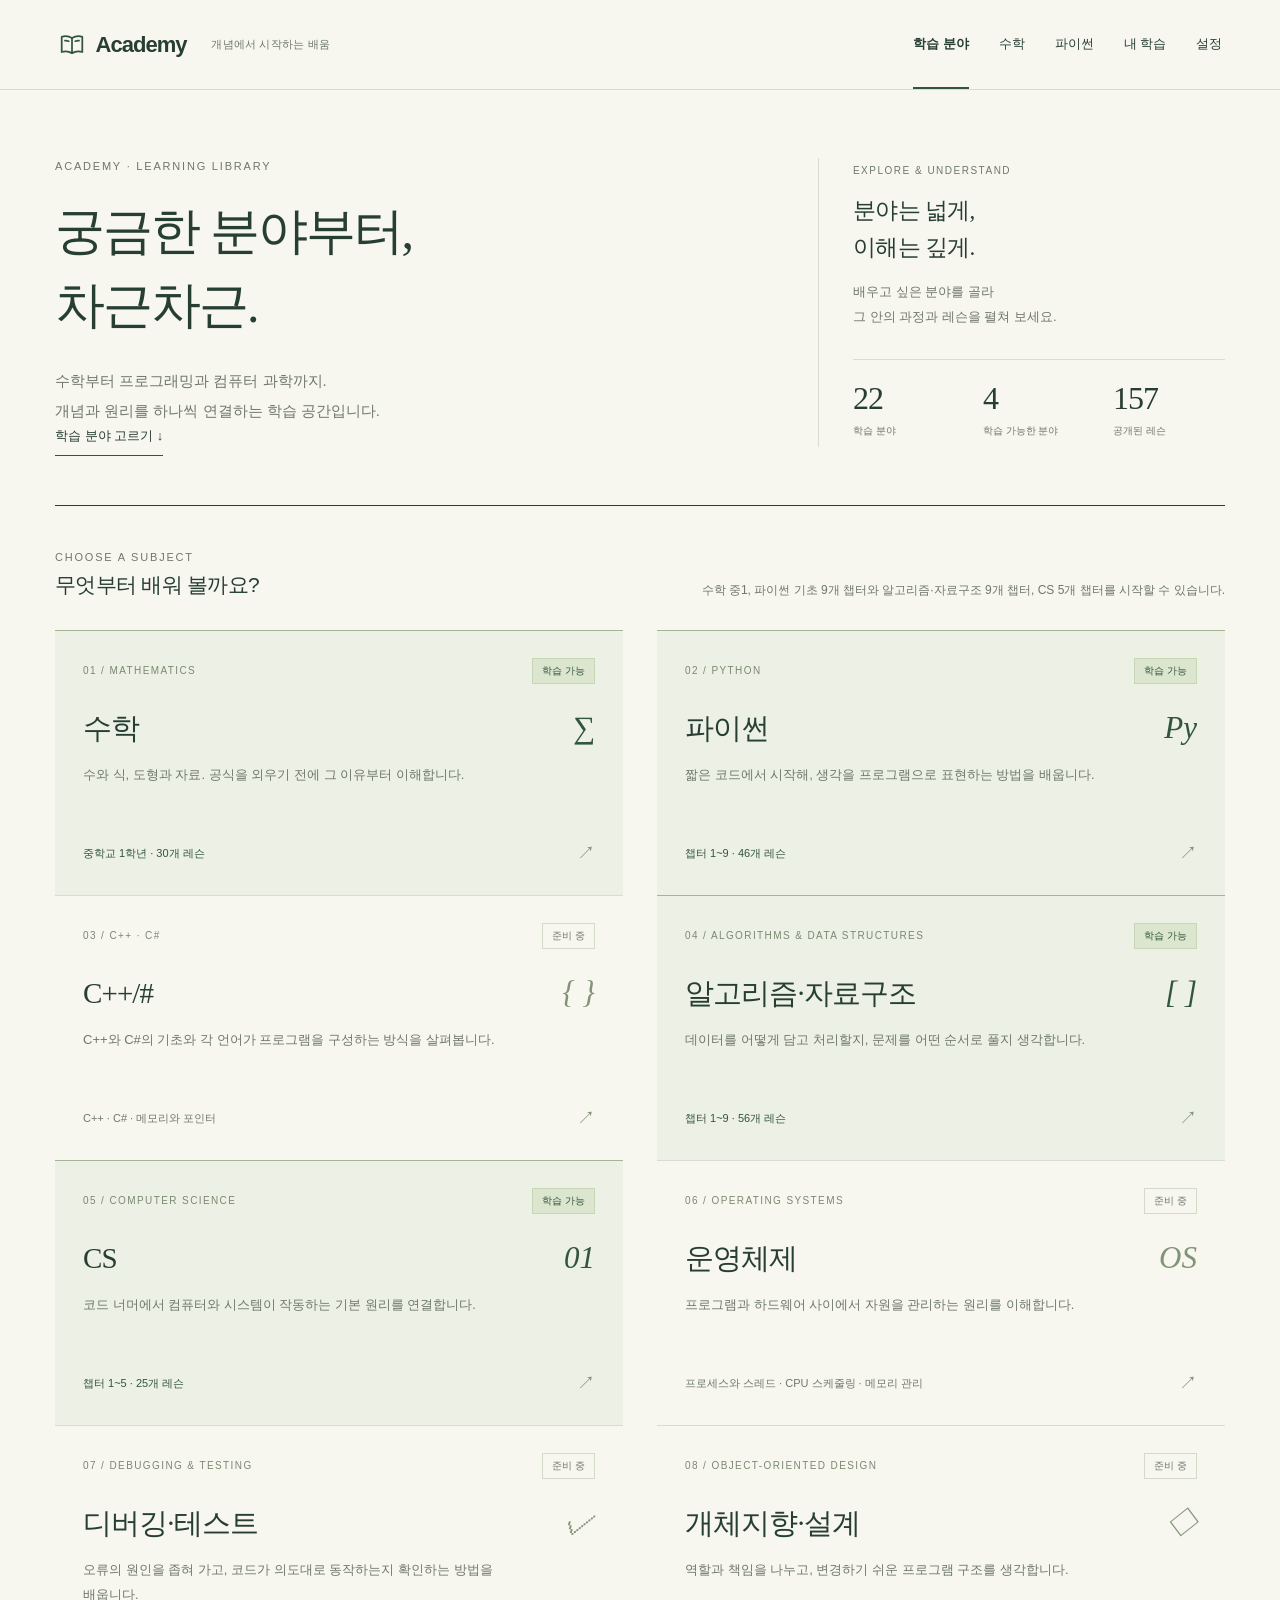
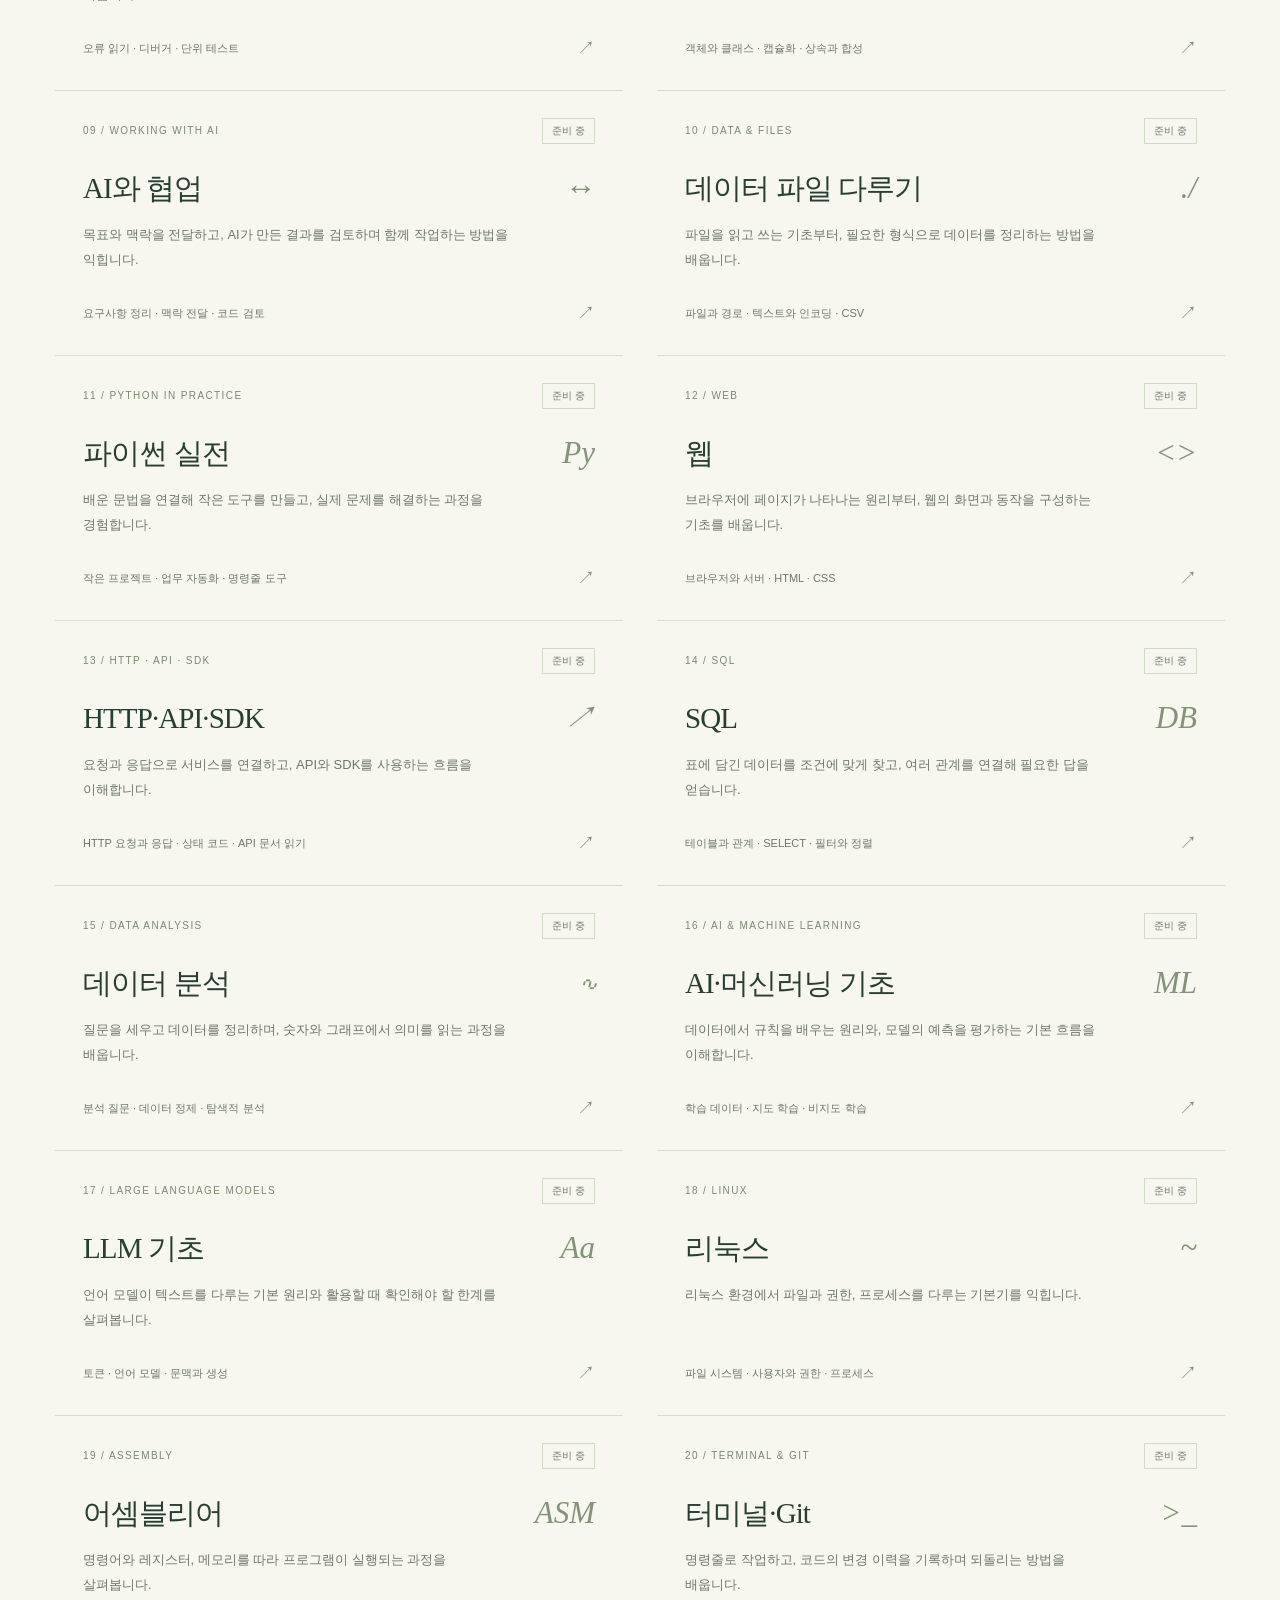
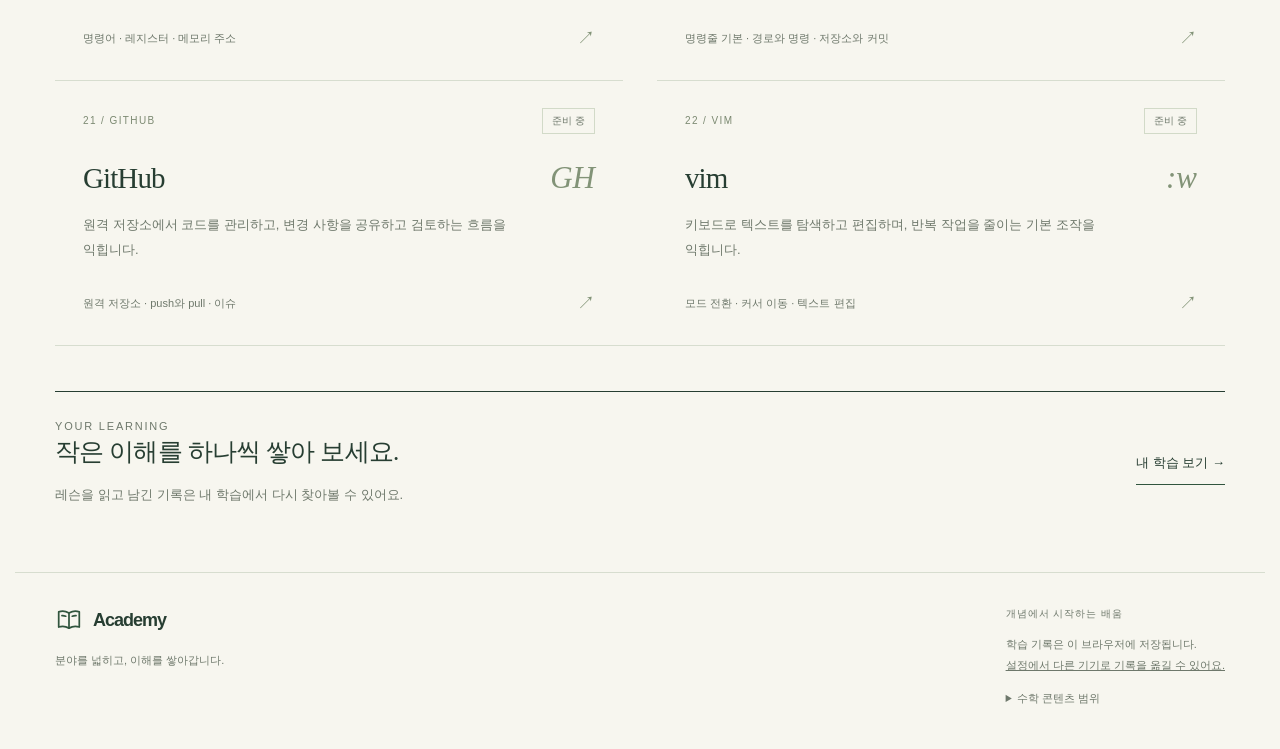
==== commit 8bb785ed: "Add guided CS chapters 3 through 5" ====
--- a/index.html
+++ b/index.html
@@ -1 +1 @@
-<!doctype html><html lang="ko"><head><meta charset="utf-8"><meta name="viewport" content="width=device-width,initial-scale=1"><meta name="theme-color" content="#f7f6ef"><title>Academy — 개념에서 시작하는 배움</title><meta name="description" content="수학, 파이썬, C++/#부터 웹, 데이터, AI, 시스템과 개발 도구까지. 개념과 원리를 차근차근 배우는 Academy."><script src="theme.js?v=0.1.0-transfer-1"></script><link rel="stylesheet" href="app.css?v=0.1.0-math-navigation-1"><script defer src="curriculum.js"></script><script defer src="visuals.js?v=20261110-themes-1"></script><script defer src="subjects.js?v=0.1.0-cs-ch02-1"></script><link rel="stylesheet" href="python.css?v=20261110-chapter-fold-1"><link rel="stylesheet" href="cs.css?v=0.1.0-cs-ch02-1"><link rel="stylesheet" href="themes.css?v=20261110-themes-3"><link rel="stylesheet" href="settings.css?v=0.1.0-transfer-1"><script defer src="python-content.js?v=0.1.0-python-ch07-ch09-1"></script><script defer src="python-ui.js?v=0.1.0-python-ch07-ch09-1"></script><script defer src="algorithms-content.js?v=0.1.0-algorithms-progression-1"></script><script defer src="algorithms-ui.js?v=0.1.0-algorithms-practice-1"></script><script defer src="cs-content.js?v=0.1.0-cs-ch02-1"></script><script defer src="cs-ui.js?v=0.1.0-cs-ch02-1"></script><script defer src="progress-transfer.js?v=0.1.0-cs-ch01-1"></script><script defer src="transfer-ui.js?v=0.1.0-cs-ch01-1"></script><script defer src="app.js?v=0.1.0-cs-ch02-1"></script></head><body><a class="skip" href="#main">본문으로 건너뛰기</a><header class="site-header"><a class="brand" href="#/"><span class="brand-mark" aria-hidden="true"><svg width="24" height="24" viewBox="0 0 24 24" fill="none" stroke="currentColor" stroke-width="1.6" stroke-linecap="round" stroke-linejoin="round"><path d="M12 5.5C9 3.8 5.5 3.5 2.5 4.5v14c3-1 6.5-.7 9.5 1 3-1.7 6.5-2 9.5-1v-14c-3-1-6.5-.7-9.5 1Z"/><path d="M12 5.5v14M5.5 8c1.2-.1 2.4.1 3.5.5M15 8.5c1.1-.4 2.3-.6 3.5-.5"/></svg></span> Academy <small>개념에서 시작하는 배움</small></a><nav aria-label="주 메뉴"><a href="#/" data-nav="home">학습 분야</a><a href="#/subjects/math" data-nav="math">수학</a><a href="#/subjects/python" data-nav="python">파이썬</a><a href="#/progress" data-nav="progress">내 학습</a><a href="#/settings" data-nav="settings">설정</a></nav></header><div id="app"><main id="main"><p class="loading">배울 분야를 펼치고 있어요.</p></main></div><footer class="site-footer"><div><a class="brand" href="#/"><span class="brand-mark" aria-hidden="true"><svg width="24" height="24" viewBox="0 0 24 24" fill="none" stroke="currentColor" stroke-width="1.6" stroke-linecap="round" stroke-linejoin="round"><path d="M12 5.5C9 3.8 5.5 3.5 2.5 4.5v14c3-1 6.5-.7 9.5 1 3-1.7 6.5-2 9.5-1v-14c-3-1-6.5-.7-9.5 1Z"/><path d="M12 5.5v14M5.5 8c1.2-.1 2.4.1 3.5.5M15 8.5c1.1-.4 2.3-.6 3.5-.5"/></svg></span> Academy</a><p>분야를 넓히고, 이해를 쌓아갑니다.</p></div><div><span>개념에서 시작하는 배움</span><p>학습 기록은 이 브라우저에 저장됩니다.<br><a href="#/settings">설정에서 다른 기기로 기록을 옮길 수 있어요.</a></p><details><summary>수학 콘텐츠 범위</summary><p>2022 개정 중1 범위를 바탕으로 재구성한 독자적인 개념 교과서입니다.<br>범위 참고: <a href="https://mid.ebs.co.kr/course/view?courseId=100006134" target="_blank" rel="noopener">EBS 중1 상</a> · <a href="https://mid.ebs.co.kr/course/view?courseId=100006214" target="_blank" rel="noopener">EBS 중1 하</a><br>교과서마다 단원 순서와 세부 구성이 다를 수 있습니다.</p></details></div></footer><dialog id="quiz" aria-labelledby="quiz-title"></dialog><div class="toast" role="status" aria-live="polite" id="toast"></div><noscript>학습 분야와 개념 교과서, 문제 풀이를 이용하려면 JavaScript를 켜 주세요.</noscript></body></html>
+<!doctype html><html lang="ko"><head><meta charset="utf-8"><meta name="viewport" content="width=device-width,initial-scale=1"><meta name="theme-color" content="#f7f6ef"><title>Academy — 개념에서 시작하는 배움</title><meta name="description" content="수학, 파이썬, C++/#부터 웹, 데이터, AI, 시스템과 개발 도구까지. 개념과 원리를 차근차근 배우는 Academy."><script src="theme.js?v=0.1.0-transfer-1"></script><link rel="stylesheet" href="app.css?v=0.1.0-math-navigation-1"><script defer src="curriculum.js"></script><script defer src="visuals.js?v=20261110-themes-1"></script><script defer src="subjects.js?v=0.1.0-cs-ch05-1"></script><link rel="stylesheet" href="python.css?v=20261110-chapter-fold-1"><link rel="stylesheet" href="cs.css?v=0.1.0-cs-ch02-1"><link rel="stylesheet" href="themes.css?v=20261110-themes-3"><link rel="stylesheet" href="settings.css?v=0.1.0-transfer-1"><script defer src="python-content.js?v=0.1.0-python-ch07-ch09-1"></script><script defer src="python-ui.js?v=0.1.0-python-ch07-ch09-1"></script><script defer src="algorithms-content.js?v=0.1.0-algorithms-progression-1"></script><script defer src="algorithms-ui.js?v=0.1.0-algorithms-practice-1"></script><script defer src="cs-content.js?v=0.1.0-cs-ch05-1"></script><script defer src="cs-ui.js?v=0.1.0-cs-ch05-1"></script><script defer src="progress-transfer.js?v=0.1.0-cs-ch01-1"></script><script defer src="transfer-ui.js?v=0.1.0-cs-ch01-1"></script><script defer src="app.js?v=0.1.0-cs-ch02-1"></script></head><body><a class="skip" href="#main">본문으로 건너뛰기</a><header class="site-header"><a class="brand" href="#/"><span class="brand-mark" aria-hidden="true"><svg width="24" height="24" viewBox="0 0 24 24" fill="none" stroke="currentColor" stroke-width="1.6" stroke-linecap="round" stroke-linejoin="round"><path d="M12 5.5C9 3.8 5.5 3.5 2.5 4.5v14c3-1 6.5-.7 9.5 1 3-1.7 6.5-2 9.5-1v-14c-3-1-6.5-.7-9.5 1Z"/><path d="M12 5.5v14M5.5 8c1.2-.1 2.4.1 3.5.5M15 8.5c1.1-.4 2.3-.6 3.5-.5"/></svg></span> Academy <small>개념에서 시작하는 배움</small></a><nav aria-label="주 메뉴"><a href="#/" data-nav="home">학습 분야</a><a href="#/subjects/math" data-nav="math">수학</a><a href="#/subjects/python" data-nav="python">파이썬</a><a href="#/progress" data-nav="progress">내 학습</a><a href="#/settings" data-nav="settings">설정</a></nav></header><div id="app"><main id="main"><p class="loading">배울 분야를 펼치고 있어요.</p></main></div><footer class="site-footer"><div><a class="brand" href="#/"><span class="brand-mark" aria-hidden="true"><svg width="24" height="24" viewBox="0 0 24 24" fill="none" stroke="currentColor" stroke-width="1.6" stroke-linecap="round" stroke-linejoin="round"><path d="M12 5.5C9 3.8 5.5 3.5 2.5 4.5v14c3-1 6.5-.7 9.5 1 3-1.7 6.5-2 9.5-1v-14c-3-1-6.5-.7-9.5 1Z"/><path d="M12 5.5v14M5.5 8c1.2-.1 2.4.1 3.5.5M15 8.5c1.1-.4 2.3-.6 3.5-.5"/></svg></span> Academy</a><p>분야를 넓히고, 이해를 쌓아갑니다.</p></div><div><span>개념에서 시작하는 배움</span><p>학습 기록은 이 브라우저에 저장됩니다.<br><a href="#/settings">설정에서 다른 기기로 기록을 옮길 수 있어요.</a></p><details><summary>수학 콘텐츠 범위</summary><p>2022 개정 중1 범위를 바탕으로 재구성한 독자적인 개념 교과서입니다.<br>범위 참고: <a href="https://mid.ebs.co.kr/course/view?courseId=100006134" target="_blank" rel="noopener">EBS 중1 상</a> · <a href="https://mid.ebs.co.kr/course/view?courseId=100006214" target="_blank" rel="noopener">EBS 중1 하</a><br>교과서마다 단원 순서와 세부 구성이 다를 수 있습니다.</p></details></div></footer><dialog id="quiz" aria-labelledby="quiz-title"></dialog><div class="toast" role="status" aria-live="polite" id="toast"></div><noscript>학습 분야와 개념 교과서, 문제 풀이를 이용하려면 JavaScript를 켜 주세요.</noscript></body></html>
